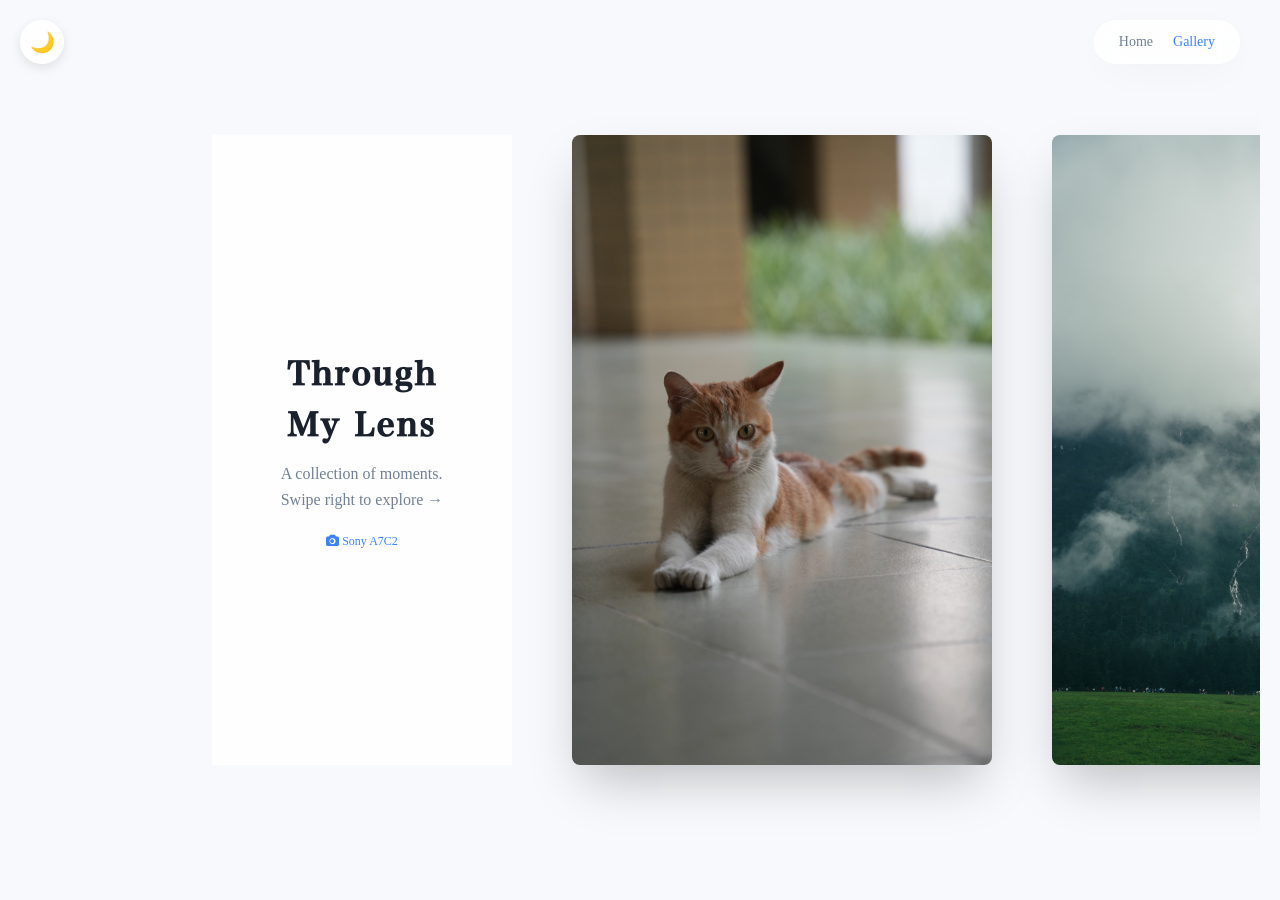
==== gallery.html @ 144f3014 "delete useless" ====
<!doctype html>
<html lang="zh-CN">
  <head>
    <meta charset="utf-8">
    <meta name="viewport" content="width=device-width, initial-scale=1.0">
    <title>Photography | Hu Jiahui</title>
    <link href="https://fonts.googleapis.com/css2?family=Inter:wght@400;500;600&display=swap" rel="stylesheet">
    <link rel="stylesheet" href="https://cdn.jsdelivr.net/npm/font-awesome@4.7.0/css/font-awesome.min.css">
    <link rel="stylesheet" href="/static/css/style.css">
  </head>
  
    <body class="gallery-page">
    <button id="theme-toggle" aria-label="切换主题">
      <span class="icon">🌙</span>
    </button>

    <header class="nav-header animate-in" style="--delay: 0.1s">
      <nav class="nav-links">
        <a href="/" class="nav-link">Home</a>
        <a href="/gallery.html" class="nav-link active">Gallery</a>
      </nav>
    </header>
    
    <div class="layout-wrapper">
      
      <main class="gallery-container animate-in" style="--delay: 0.2s">     
        <div class="photo-card" style="background: var(--card-bg); width: 300px; padding: 40px; display: flex; flex-direction: column; justify-content: center;">
          <h1 style="font-size: 32px; font-weight: 700; margin-bottom: 10px;">Through<br>My Lens</h1>
          <p style="color: var(--text-secondary); margin-bottom: 20px;">
            A collection of moments.<br>Swipe right to explore →
          </p>
          <div style="font-size: 12px; color: var(--accent);">
            <i class="fa fa-camera"></i> Sony A7C2
          </div>
        </div>
        
        <div class="photo-card">
          <img src="/static/images/gallery/DHcat.jpg" alt="Description" loading="lazy">
          <div class="photo-info">
            <h3>cat in DH</h3>
            <p style="font-size: 12px; opacity: 0.8;">April 2024 · 50mm</p>
          </div>
        </div>

        <div class="photo-card">
          <img src="/static/images/gallery/Mt.Yulong.jpg" alt="Description" loading="lazy">
          <div class="photo-info">
            <h3>Mt.Jade Dragon, Yunnan </h3>
            <p style="font-size: 12px; opacity: 0.8;">July 2024 · 35mm</p>
          </div>
        </div>

        <div class="photo-card">
          <img src="/static/images/gallery/MtYL2.jpg" alt="Description" loading="lazy">
          <div class="photo-info">
            <h3>Mt.Jade Dragon, Yunnan </h3>
            <p style="font-size: 12px; opacity: 0.8;">July 2024 · 35mm</p>
          </div>
        </div>

        <div class="photo-card">
          <img src="/static/images/gallery/Sunset.jpg" alt="Description" loading="lazy">
          <div class="photo-info">
            <h3>Sunset in Qingdao</h3>
            <p style="font-size: 12px; opacity: 0.8;">June 2024 · 35mm</p>
          </div>
        </div>

        <div class="photo-card">
          <img src="/static/images/gallery/sea2.JPG" alt="Description" loading="lazy">
          <div class="photo-info">
            <h3>Sea in Qingdao</h3>
            <p style="font-size: 12px; opacity: 0.8;">June 2024 · 35mm</p>
          </div>
        </div>

        <div class="photo-card">
          <img src="/static/images/gallery/sea.JPG" alt="Description" loading="lazy">
          <div class="photo-info">
            <h3>Huang Sea</h3>
            <p style="font-size: 12px; opacity: 0.8;">June 2024 · 35mm</p>
          </div>
        </div>

        <div class="photo-card">
          <img src="/static/images/gallery/RedMoon.JPG" alt="Description" loading="lazy">
          <div class="photo-info">
            <h3>海上明月共潮生</h3>
            <p style="font-size: 12px; opacity: 0.8;">June 2024 · 200mm</p>
          </div>
        </div>   
        
        <div class="photo-card">
          <img src="/static/images/gallery/zsl.JPG" alt="Description" loading="lazy">
          <div class="photo-info">
            <h3>Sun Yat-sen Mausoleum, Nanjing</h3>
            <p style="font-size: 12px; opacity: 0.8;">June 2024 · 35mm</p>
          </div>
        </div>

        <div class="photo-card">
          <img src="/static/images/gallery/Nanjing.jpg" alt="Description" loading="lazy">
          <div class="photo-info">
            <h3>Sun Yat-sen Mausoleum, Nanjing</h3>
            <p style="font-size: 12px; opacity: 0.8;">June 2024 · 35mm</p>
          </div>
        </div>

        <div class="photo-card">
          <img src="/static/images/gallery/jng.JPG" alt="Description" loading="lazy">
          <div class="photo-info">
            <h3>The Memorial Hall of the Victims in Nanjing Massacre by Japanese Invaders</h3>
            <p style="font-size: 12px; opacity: 0.8;">June 2024 · 35mm</p>
          </div>
        </div>

        <div class="photo-card">
          <img src="/static/images/gallery/scut_ws.JPG" alt="Description" loading="lazy">
          <div class="photo-info">
            <h3>SCUT Campus </h3>
            <p style="font-size: 12px; opacity: 0.8;">Nov 2024 · 130mm</p>
          </div>
        </div>

        <div class="photo-card">
          <img src="/static/images/gallery/scut_ws2.JPG" alt="Description" loading="lazy">
          <div class="photo-info">
            <h3>SCUT Campus </h3>
            <p style="font-size: 12px; opacity: 0.8;">Nov 2024 · 130mm</p>
          </div>
        </div>

        <div class="photo-card">
          <img src="/static/images/gallery/cat_scut.jpg" alt="Description" loading="lazy">
          <div class="photo-info">
            <h3>cat in SCUT</h3>
            <p style="font-size: 12px; opacity: 0.8;">Dec 2024 · 80mm</p>
          </div>
        </div>
        


      </main>

    </div>

    <script src="/static/js/dark-mode.js"></script>
    <script>
      const container = document.querySelector('.gallery-container');
      container.addEventListener('wheel', (evt) => {
        if (evt.deltaY !== 0) { 
          evt.preventDefault();
          container.scrollLeft += evt.deltaY;
        }
      });

    </script>
  </body>
</html>
---- static/css/style.css ----
/* =========================================
   1. Variables & Reset & Font (全局通用)
   ========================================= */
@import url('https://fonts.googleapis.com/css2?family=Inter:wght@400;500;600;700&display=swap');

/* 1. 定义康熙字典体 */
@font-face {
  font-family: 'KangXi';
  src: url('../fonts/KangXi.otf') format('truetype'); 
  font-display: swap; 
}

:root {
  /* 调色板 */
  --bg-color: #f7f9fc;
  --text-primary: #1a202c;
  --text-secondary: #718096;
  --accent: #3b82f6;
  --accent-hover: #2563eb;
  
  /* 卡片设计 */
  --card-bg: rgba(255, 255, 255, 0.85);
  --card-border: 1px solid rgba(255, 255, 255, 0.6);
  --card-radius: 24px;
  --card-shadow: 0 10px 40px -10px rgba(0, 0, 0, 0.05);
  --card-shadow-hover: 0 20px 40px -15px rgba(59, 130, 246, 0.15);

  /* 物理弹性动画曲线 */
  --spring-easing: cubic-bezier(0.34, 1.56, 0.64, 1);
  --spring-duration: 0.4s;
  
   --font-art: 'KangXi', "Songti SC", serif;  
}

/* 暗色模式适配 */
[data-theme="dark"] {
  --bg-color: #0f1115;
  --text-primary: #edf2f7;
  --text-secondary: #a0aec0;
  --accent: #60a5fa;
  --card-bg: rgba(23, 25, 35, 0.8);
  --card-border: 1px solid rgba(255, 255, 255, 0.08);
  --card-shadow: 0 10px 40px -10px rgba(0, 0, 0, 0.5);
}

* { box-sizing: border-box; margin: 0; padding: 0; }

body {
  font-family: var(--font-main);
  background-color: var(--bg-color);
  color: var(--text-primary);
  line-height: 1.6;
  overflow-x: hidden;
  transition: background-color 0.3s ease, color 0.3s ease;
}

a { text-decoration: none; color: inherit; transition: color 0.2s; }
ul { list-style: none; }

/* 背景光斑 */
.bg-gradient {
  position: fixed;
  top: -10%; right: -10%;
  width: 600px; height: 600px;
  background: radial-gradient(circle, rgba(59,130,246,0.15) 0%, rgba(0,0,0,0) 70%);
  z-index: -1;
  pointer-events: none;
}

/* =========================================
   2. Layout (布局核心)
   ========================================= */

/* [首页默认布局] Grid 布局，侧边栏+内容 */
.layout-wrapper {
  max-width: 1100px;
  margin: 0 auto;
  padding: 40px 20px;
  display: grid;
  grid-template-columns: 320px 1fr;
  gap: 40px;
  align-items: start;
}

/* [画廊页特殊布局] 只有当 body 有 gallery-page 类时生效 */
body.gallery-page .layout-wrapper {
  max-width: 100%;
  padding: 20px;
  display: flex; /* 改为 Flex */
  flex-direction: column;
  height: 100vh;
  overflow: hidden; /* 锁住滚动条 */
  grid-template-columns: none; /* 取消 Grid */
}

/* 移动端适配 */
@media (max-width: 850px) {
  .layout-wrapper {
    grid-template-columns: 1fr;
    gap: 24px;
    padding: 20px;
    margin-top: 60px;
  }
}

/* =========================================
   3. Navigation (导航栏)
   ========================================= */
.nav-header {
  display: flex;
  justify-content: flex-end;
  padding: 20px;
  margin-bottom: -40px;
  position: relative;
  z-index: 50;
}

/* [画廊页] 导航栏改为绝对定位，悬浮在右上角 */
body.gallery-page .nav-header {
  position: absolute;
  top: 20px; right: 40px;
  margin-bottom: 0;
  padding: 0;
}

.nav-links {
  display: flex;
  gap: 20px;
  background: var(--card-bg);
  padding: 10px 24px;
  border-radius: 99px;
  border: var(--card-border);
  backdrop-filter: blur(12px);
  box-shadow: var(--card-shadow);
}

.nav-link {
  font-weight: 500;
  font-size: 14px;
  color: var(--text-secondary);
}

.nav-link:hover, .nav-link.active {
  color: var(--accent);
}


/* 主题切换按钮 */
#theme-toggle {
  position: fixed;
  top: 20px; 
  left: 20px;
  z-index: 100;
  width: 44px; height: 44px;
  border-radius: 50%;
  background: var(--card-bg);
  border: var(--card-border);
  cursor: pointer;
  display: flex; align-items: center; justify-content: center;
  font-size: 20px;
  box-shadow: 0 4px 12px rgba(0,0,0,0.1);
}

/* [画廊页] 样式可以简化 */
body.gallery-page #theme-toggle {
  position: absolute;
  top: 20px; 
  left: 20px;
  right: auto;
}
/* =========================================
   4. Components (卡片与侧边栏)
   ========================================= */
.glass-card {
  background: var(--card-bg);
  backdrop-filter: blur(12px);
  -webkit-backdrop-filter: blur(12px);
  border: var(--card-border);
  border-radius: var(--card-radius);
  box-shadow: var(--card-shadow);
  padding: 32px;
  transition: transform var(--spring-duration) var(--spring-easing), 
              box-shadow var(--spring-duration) var(--spring-easing);
}

.content-card { margin-bottom: 24px; }

/* Sidebar Profile */
.sidebar { position: sticky; top: 40px; }
.profile-card { text-align: center; padding: 40px 24px; }
.avatar-container { position: relative; width: 120px; height: 120px; margin: 0 auto 20px; }
.avatar { width: 100%; height: 100%; border-radius: 50%; object-fit: cover; border: 4px solid var(--bg-color); box-shadow: 0 8px 20px rgba(0,0,0,0.1); }
.status-badge { position: absolute; bottom: 5px; right: 5px; background: #fff; width: 32px; height: 32px; border-radius: 50%; display: flex; align-items: center; justify-content: center; font-size: 18px; box-shadow: 0 4px 10px rgba(0,0,0,0.1); animation: wave 2s infinite; }
.name { font-size: 24px; font-weight: 700; margin-bottom: 8px; }
.bio { color: var(--text-secondary); font-size: 14px; margin-bottom: 24px; }
.social-links { display: flex; justify-content: center; gap: 12px; margin-bottom: 24px; }
.social-btn { width: 44px; height: 44px; border-radius: 50%; background: rgba(0,0,0,0.03); display: flex; align-items: center; justify-content: center; color: var(--text-secondary); font-size: 18px; }
[data-theme="dark"] .social-btn { background: rgba(255,255,255,0.05); }
.contact-mini { font-size: 12px; color: var(--text-secondary); margin-bottom: 24px; }
.download-btn { display: inline-flex; align-items: center; gap: 8px; background: var(--text-primary); color: var(--bg-color); padding: 12px 24px; border-radius: 99px; font-weight: 600; font-size: 14px; }

/* =========================================
   5. Home Content (首页内容样式)
   ========================================= */
.section-title { font-size: 20px; font-weight: 700; margin-bottom: 20px; display: flex; align-items: center; gap: 8px; }
.section-title::before { content: ''; display: block; width: 6px; height: 24px; background: var(--accent); border-radius: 4px; }
.highlight { color: var(--accent); }
.text-content p { margin-bottom: 16px; color: var(--text-secondary); }
.news-box { background: rgba(59, 130, 246, 0.05); border-radius: 16px; padding: 20px; margin-top: 24px; }
.news-header { font-size: 12px; font-weight: 700; text-transform: uppercase; color: var(--accent); margin-bottom: 12px; letter-spacing: 1px;}
.news-list li { display: flex; gap: 12px; font-size: 14px; margin-bottom: 8px; }
.news-list .date { font-family: monospace; color: var(--text-secondary); min-width: 80px; }
.section-header { display: flex; justify-content: space-between; align-items: center; margin-bottom: 20px; }
.view-all { font-size: 14px; color: var(--accent); font-weight: 600; }

/* Projects Grid */
.project-grid { display: grid; grid-template-columns: repeat(auto-fit, minmax(240px, 1fr)); gap: 16px; }
.project-item { background: var(--bg-color); padding: 20px; border-radius: 16px; border: 1px solid transparent; transition: all var(--spring-duration) var(--spring-easing); }
.project-item:hover { transform: translateY(-5px) scale(1.02); border-color: var(--accent); box-shadow: 0 10px 20px rgba(0,0,0,0.05); }
.project-icon { font-size: 24px; margin-bottom: 12px; }
.project-item h3 { font-size: 16px; font-weight: 600; margin-bottom: 6px; }
.project-item p { font-size: 13px; color: var(--text-secondary); margin-bottom: 12px; line-height: 1.5; }
.tags span { display: inline-block; font-size: 11px; background: rgba(0,0,0,0.05); padding: 4px 8px; border-radius: 6px; margin-right: 4px; color: var(--text-secondary); }
[data-theme="dark"] .tags span { background: rgba(255,255,255,0.1); }

/* Awards */
.awards-list li { display: flex; gap: 16px; align-items: center; padding: 16px; border-radius: 16px; background: var(--bg-color); margin-bottom: 12px; transition: transform 0.2s var(--spring-easing); }
.awards-list li:hover { transform: scale(1.02); }
.award-icon { font-size: 24px; }
.award-details { display: flex; flex-direction: column; }
.award-details .sub { font-size: 12px; color: var(--text-secondary); }

/* Hobbies */
.hobbies-grid { display: flex; flex-wrap: wrap; gap: 10px; }
.hobby-tag { background: var(--bg-color); padding: 8px 16px; border-radius: 99px; font-size: 13px; font-weight: 500; transition: all 0.3s var(--spring-easing); cursor: default; }
.hobby-tag:hover { transform: translateY(-3px) rotate(-2deg); background: var(--accent); color: #fff; }
.hobby-link { cursor: pointer; }

/* =========================================
   6. Gallery Styles (画廊页专属样式 - 电脑端优化版)
   ========================================= */
.gallery-container {
  height: 100%;
  width: 100%;
  display: flex;
  align-items: center; /* 垂直居中 */
  
  /* 横向滚动核心 */
  overflow-x: auto;
  overflow-y: hidden;
  scroll-snap-type: x mandatory;
  
  gap: 60px; /* 电脑端卡片间距大一点，更透气 */
  padding: 0 15vw; /* 左右留白，让第一张图居中 */
  
  /* 隐藏滚动条 */
  scrollbar-width: none;
  -ms-overflow-style: none;
}

.gallery-container::-webkit-scrollbar {
  display: none;
}

/* 卡片容器：透明、无框、负责定位 */
.photo-card {
  flex: 0 0 auto;
  
  /* 电脑端高度设定：不要太满，留出呼吸感 */
  height: 70vh; 
  /* 宽度自适应，但限制最大宽度防止太宽 */
  width: auto;
  max-width: 80vw;
  
  scroll-snap-align: center;
  position: relative;
  
  /* 🔥 核心修改：去黑边 */
  background: transparent; 
  border: none;
  box-shadow: none; /* 阴影移给图片 */
  border-radius: 0;
  
  /* Flex 布局确保图片在卡片区域内完美居中 */
  display: flex;
  flex-direction: column;
  justify-content: center;
  align-items: center;
  
  transition: transform 0.4s var(--spring-easing);
}

.photo-card:hover {
  transform: scale(1.02); /* 悬停整体轻微放大 */
}

/* 图片本体：负责阴影和圆角 */
.photo-card img {
  display: block;
  
  /* 限制图片尺寸，保持比例 */
  height: auto;
  width: auto;
  max-height: 100%; 
  max-width: 100%;
  
  object-fit: contain;
  border-radius: 8px; /* 图片圆角 */
  
  /* 🔥 核心修改：给图片加悬浮阴影，而不是给卡片加 */
  box-shadow: 0 25px 50px -12px rgba(0,0,0,0.25);
  transition: box-shadow 0.3s ease;
}

/* 悬停时阴影加深 */
.photo-card:hover img {
  box-shadow: 0 30px 60px -12px rgba(0,0,0,0.35);
}

/* 信息文字：悬停显示，样式优化 */
.photo-info {
  position: absolute;
  bottom: 0; 
  left: 50%;
  transform: translate(-50%, 20px); /* 默认向下偏移隐藏 */
  
  /* 改为胶囊样式，适应透明背景 */
  width: max-content;
  max-width: 90%;
  padding: 12px 24px;
  border-radius: 50px;
  
  /* 深色玻璃拟态背景，确保在任何图/背景上都清晰 */
  background: rgba(0, 0, 0, 0.75);
  backdrop-filter: blur(10px);
  color: #fff;
  
  opacity: 0;
  transition: all 0.3s var(--spring-easing);
  text-align: center;
  pointer-events: none; /* 防止鼠标挡住 */
}

/* 悬停显示文字 */
.photo-card:hover .photo-info {
  opacity: 1;
  transform: translate(-50%, -20px); /* 向上浮出 */
}

.photo-info h3 {
  font-size: 16px;
  margin-bottom: 2px;
  font-weight: 600;
}

.photo-info p {
  font-size: 12px;
  color: rgba(255, 255, 255, 0.8);
  font-family: monospace; /* 参数用等宽字体 */
}


/* =========================================
   Mobile Optimization 
   ========================================= */
@media (max-width: 768px) {
  
  /* 1. 布局容器：保持全屏高度 */
  .layout-wrapper {
    padding: 0;
    height: 100vh;
    height: 100dvh;
 
  }

  /* 2. 画廊容器 */
  .gallery-container {
    gap: 20px;
    padding: 0 30px; /* 增加左右留白，聚焦感更强 */
    scroll-padding: 0 30px;
  }

  /* 3. 照片卡片：去掉了黑色背景，改为透明 */
  .photo-card {
    width: 85vw;  
    height: 75vh; /* 稍微减小高度，留出空间给底部文字 */
    margin-top: 60px; /* 顶部留白，避开导航和刘海屏 */
    
    background: transparent; /* 🔥 关键：去掉了 #000 背景 */
    box-shadow: none;        /* 去掉卡片外框阴影 */
    border: none;            /* 去掉边框 */
    border-radius: 0;
    
    /* 使用 Flex 布局让图片垂直居中 */
    display: flex;
    flex-direction: column;
    justify-content: center; 
    align-items: center;
    position: relative;
  }

  /* 4. 图片：增加投影，制造悬浮感 */
  .photo-card img {
    width: 100%;
    height: auto;        /* 🔥 关键：高度自动，不再强制拉伸 */
    max-height: 60vh;    /* 限制最大高度，防止盖住文字 */
    object-fit: contain; 
    background: transparent; /* 去掉图片背景 */
    border-radius: 4px;      /* 图片本身稍微圆角 */
    
    /* 添加高级投影，让图片立体起来 */
    box-shadow: 0 20px 40px -10px rgba(0,0,0,0.2); 
    transition: transform 0.3s ease;
  }
  
  /* 暗色模式下投影稍微亮一点 */
  [data-theme="dark"] .photo-card img {
    box-shadow: 0 20px 40px -10px rgba(0,0,0,0.5);
  }

  /* 5. 信息文字：移到底部，极简排版 */
  .photo-info {
    position: absolute;
    bottom: -40px; /* 放在图片下方，或者卡片的最底部 */
    left: 0;
    right: 0;
    
    padding: 0;
    background: transparent; /* 去掉渐变遮罩 */
    opacity: 1;
    transform: none;
    text-align: left; /* 或者 center，看你喜好 */
  }
  
  /* 标题样式 */
  .photo-info h3 {
    font-size: 18px;
    font-weight: 600;
    color: var(--text-primary); /* 跟随主题色（亮色模式黑字，暗色模式白字） */
    margin-bottom: 4px;
    text-shadow: none; /* 去掉文字阴影 */
  }
  
  /* 描述样式 */
  .photo-info p {
    font-size: 13px;
    color: var(--text-secondary); /* 灰色辅助文字 */
    font-family: monospace; /* 用等宽字体显示参数，很有格调 */
  }

  /* 6. 导航栏优化：固定顶部 */
  body.gallery-page .nav-header {
    position: fixed;
    top: 20px;
    right: 20px;
    left: auto;
    bottom: auto;
    width: auto;
    z-index: 1000;
  }
  
  .nav-links {
    padding: 8px 16px;
    background: var(--card-bg); /* 跟随主题毛玻璃 */
    border: var(--card-border);
    backdrop-filter: blur(10px);
  }
  
  /* 7. 主题按钮 */
  body.gallery-page #theme-toggle {
    position: fixed;
    top: 20px;
    left: 20px;
    background: var(--card-bg);
    border: var(--card-border);
  }
}

/* 专门的康熙字体类 */
.font-kangxi {
  font-family: var(--font-art);
  font-weight: normal; /* 康熙字体自带粗细，通常不需要加粗 */
}

/* 针对画廊页面的特定优化 */
body.gallery-page h1,
body.gallery-page h3,
body.gallery-page .photo-info h3 {
  font-family: 'KangXi', serif;
  letter-spacing: 2px; /* 古风字体字间距大一点更好看 */
}

.progress-bar {
  position: fixed;
  bottom: 0; left: 0;
  height: 4px;
  background: var(--accent);
  width: 0%; /* 初始宽度 */
  z-index: 1000;
  transition: width 0.1s linear;
}
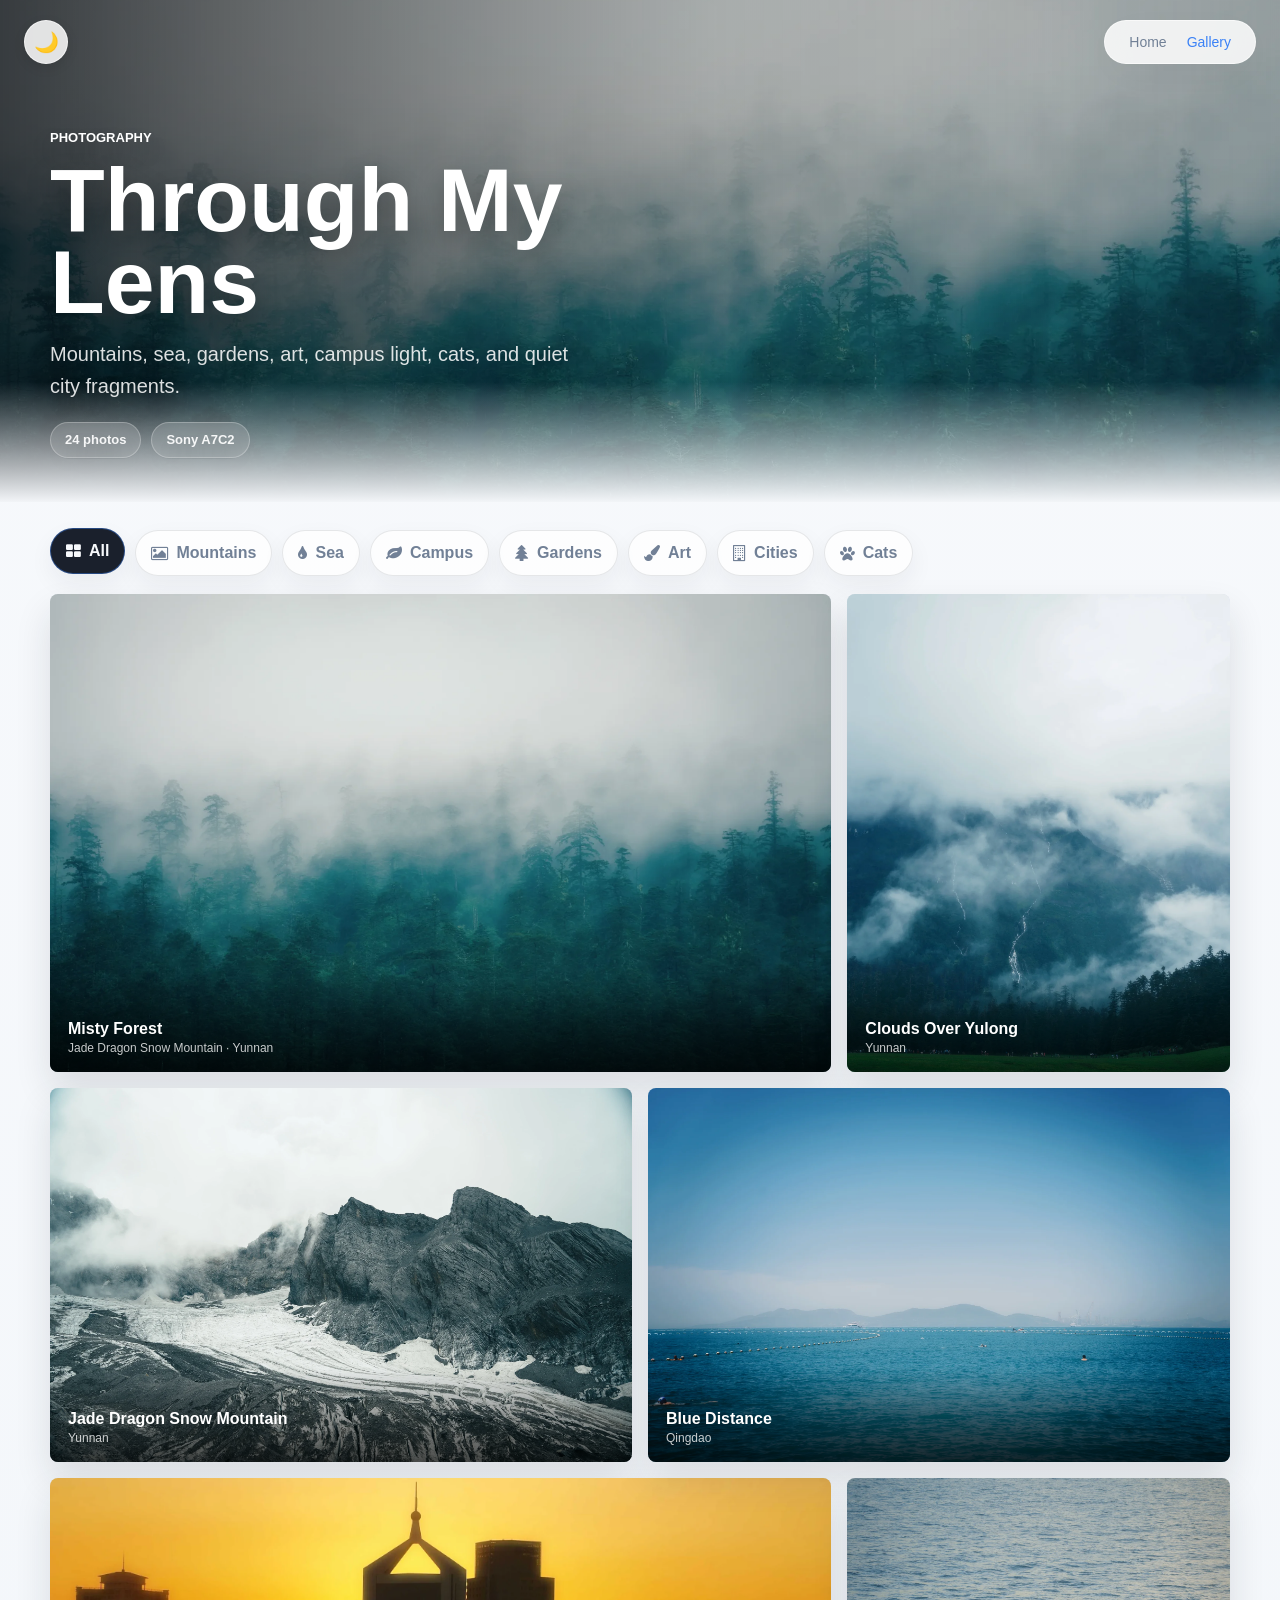
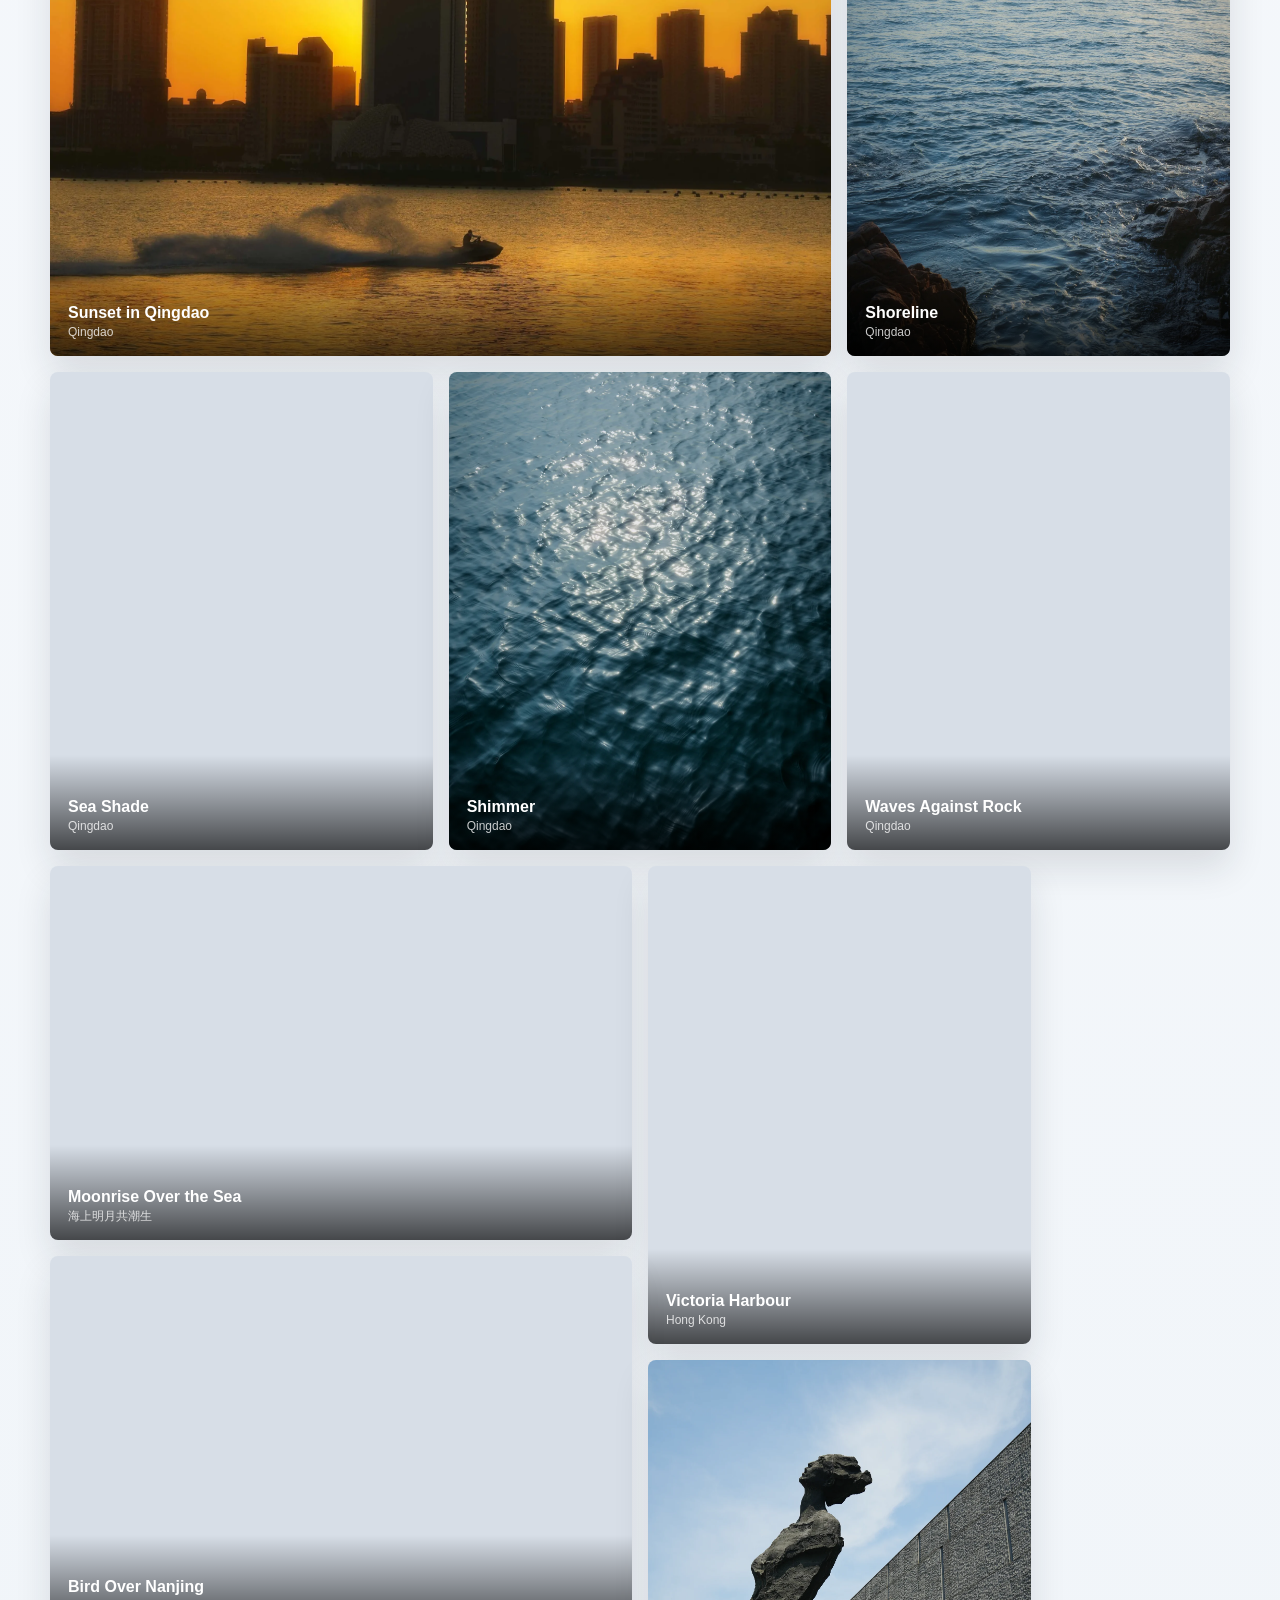
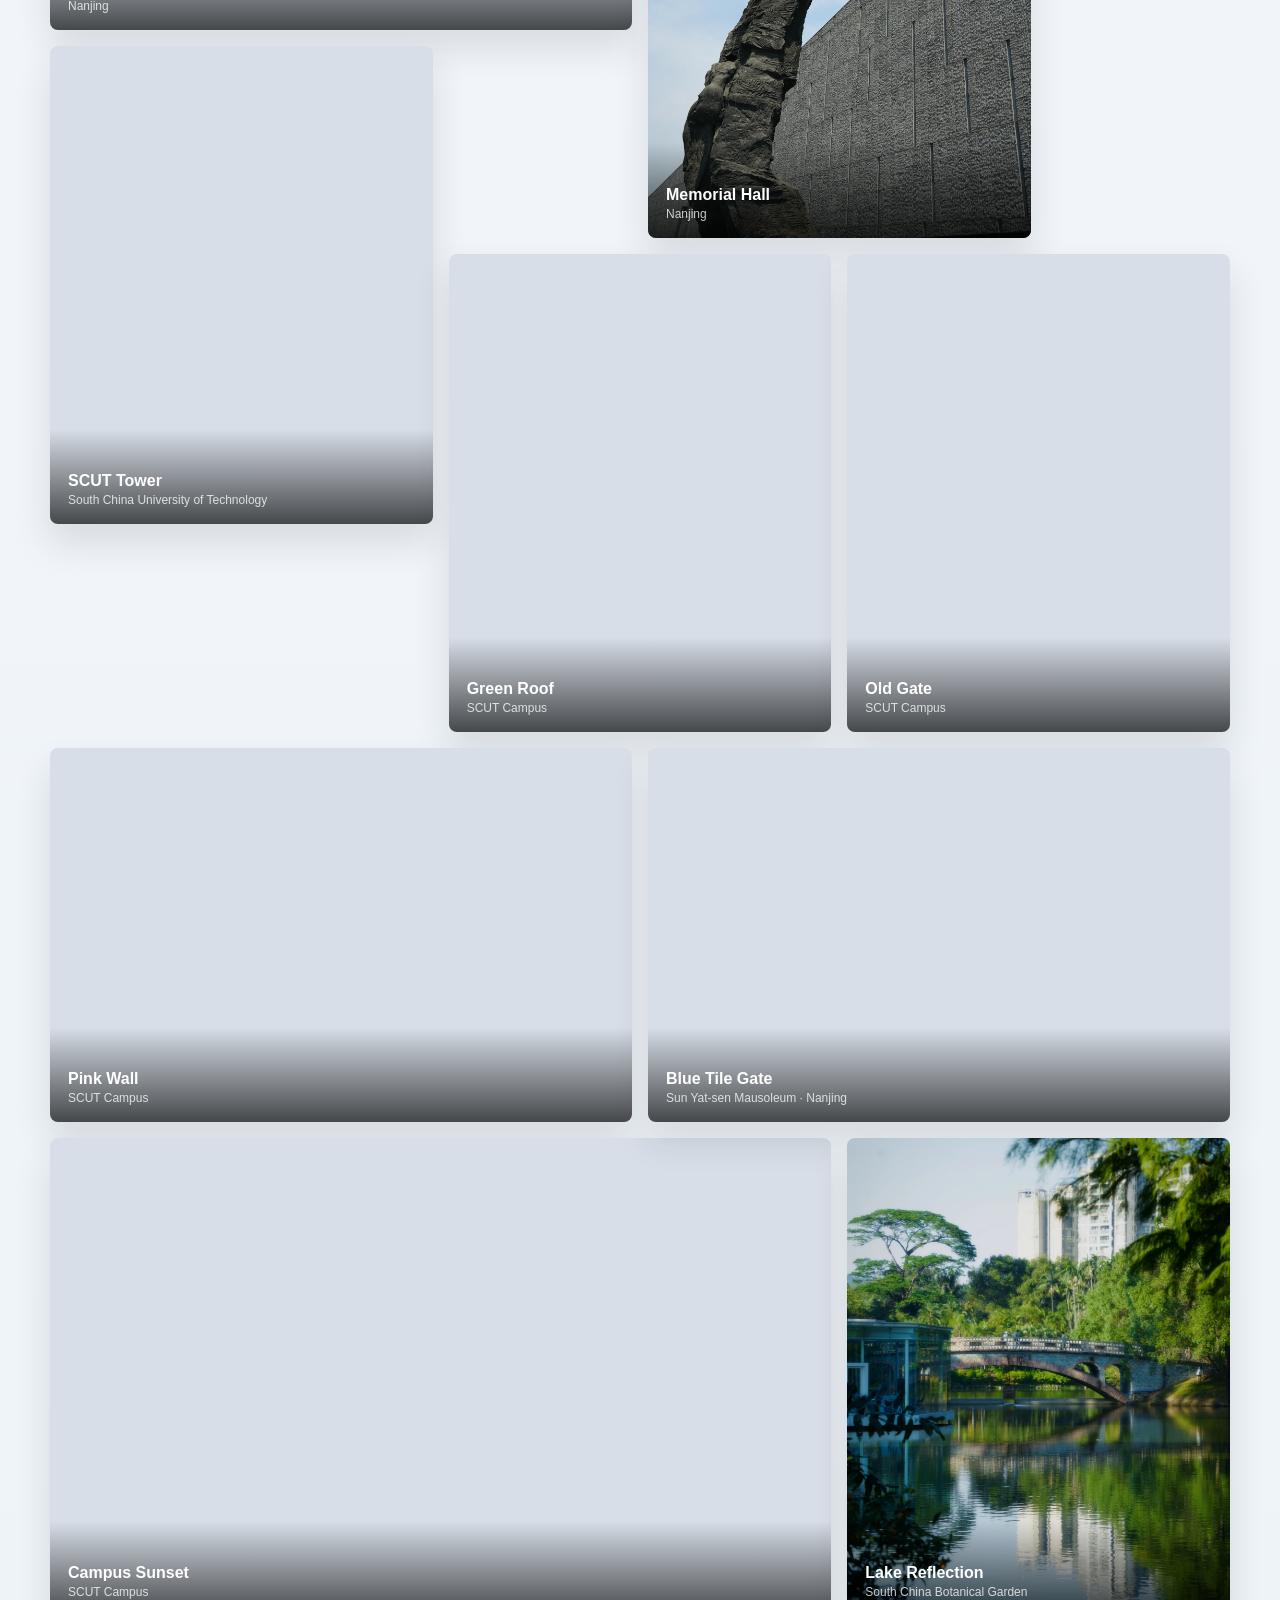
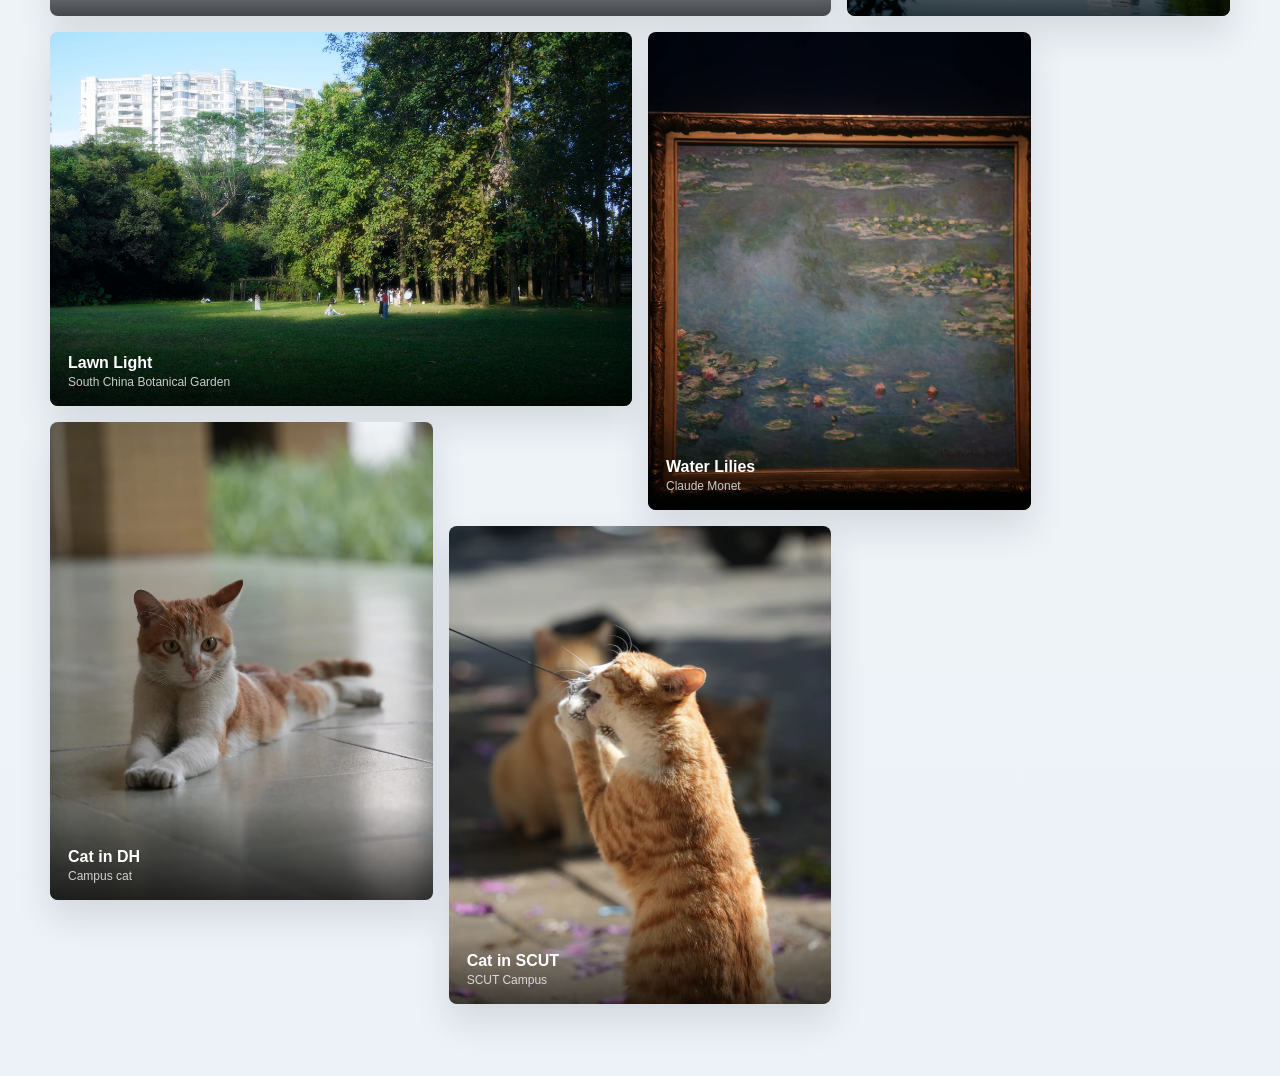
==== commit e4ff767c: "update gallery" ====
--- a/gallery.html
+++ b/gallery.html
@@ -4,156 +4,99 @@
     <meta charset="utf-8">
     <meta name="viewport" content="width=device-width, initial-scale=1.0">
     <title>Photography | Hu Jiahui</title>
-    <link href="https://fonts.googleapis.com/css2?family=Inter:wght@400;500;600&display=swap" rel="stylesheet">
+    <meta name="description" content="Photography gallery by Hu Jiahui">
+
+    <link rel="preconnect" href="https://fonts.googleapis.com">
+    <link rel="preconnect" href="https://fonts.gstatic.com" crossorigin>
+    <link href="https://fonts.googleapis.com/css2?family=Inter:wght@400;500;600;700&display=swap" rel="stylesheet">
     <link rel="stylesheet" href="https://cdn.jsdelivr.net/npm/font-awesome@4.7.0/css/font-awesome.min.css">
+    <link rel="icon" href="/static/images/favicon.svg" type="image/svg+xml">
     <link rel="stylesheet" href="/static/css/style.css">
   </head>
-  
-    <body class="gallery-page">
-    <button id="theme-toggle" aria-label="切换主题">
+
+  <body class="gallery-page">
+    <button id="theme-toggle" class="spring-btn" aria-label="切换主题">
       <span class="icon">🌙</span>
     </button>
 
     <header class="nav-header animate-in" style="--delay: 0.1s">
-      <nav class="nav-links">
+      <nav class="nav-links" aria-label="Main navigation">
         <a href="/" class="nav-link">Home</a>
         <a href="/gallery.html" class="nav-link active">Gallery</a>
       </nav>
     </header>
-    
-    <div class="layout-wrapper">
-      
-      <main class="gallery-container animate-in" style="--delay: 0.2s">     
-        <div class="photo-card" style="background: var(--card-bg); width: 300px; padding: 40px; display: flex; flex-direction: column; justify-content: center;">
-          <h1 style="font-size: 32px; font-weight: 700; margin-bottom: 10px;">Through<br>My Lens</h1>
-          <p style="color: var(--text-secondary); margin-bottom: 20px;">
-            A collection of moments.<br>Swipe right to explore →
-          </p>
-          <div style="font-size: 12px; color: var(--accent);">
-            <i class="fa fa-camera"></i> Sony A7C2
+
+    <main class="gallery-shell animate-in" style="--delay: 0.2s">
+      <section class="gallery-hero" aria-labelledby="gallery-title">
+        <div class="gallery-hero-content">
+          <p class="gallery-kicker">Photography</p>
+          <h1 id="gallery-title">Through My Lens</h1>
+          <p class="gallery-lede">Mountains, sea, gardens, art, campus light, cats, and quiet city fragments.</p>
+          <div class="gallery-meta">
+            <span id="gallery-count">24 photos</span>
+            <span>Sony A7C2</span>
           </div>
         </div>
-        
-        <div class="photo-card">
-          <img src="/static/images/gallery/DHcat.jpg" alt="Description" loading="lazy">
-          <div class="photo-info">
-            <h3>cat in DH</h3>
-            <p style="font-size: 12px; opacity: 0.8;">April 2024 · 50mm</p>
-          </div>
-        </div>
+      </section>
 
-        <div class="photo-card">
-          <img src="/static/images/gallery/Mt.Yulong.jpg" alt="Description" loading="lazy">
-          <div class="photo-info">
-            <h3>Mt.Jade Dragon, Yunnan </h3>
-            <p style="font-size: 12px; opacity: 0.8;">July 2024 · 35mm</p>
-          </div>
-        </div>
+      <section class="gallery-toolbar" aria-label="Gallery filters">
+        <button class="filter-chip active" type="button" data-filter="all">
+          <i class="fa fa-th-large" aria-hidden="true"></i>
+          <span>All</span>
+        </button>
+        <button class="filter-chip" type="button" data-filter="mountains">
+          <i class="fa fa-picture-o" aria-hidden="true"></i>
+          <span>Mountains</span>
+        </button>
+        <button class="filter-chip" type="button" data-filter="sea">
+          <i class="fa fa-tint" aria-hidden="true"></i>
+          <span>Sea</span>
+        </button>
+        <button class="filter-chip" type="button" data-filter="campus">
+          <i class="fa fa-leaf" aria-hidden="true"></i>
+          <span>Campus</span>
+        </button>
+        <button class="filter-chip" type="button" data-filter="gardens">
+          <i class="fa fa-tree" aria-hidden="true"></i>
+          <span>Gardens</span>
+        </button>
+        <button class="filter-chip" type="button" data-filter="art">
+          <i class="fa fa-paint-brush" aria-hidden="true"></i>
+          <span>Art</span>
+        </button>
+        <button class="filter-chip" type="button" data-filter="cities">
+          <i class="fa fa-building-o" aria-hidden="true"></i>
+          <span>Cities</span>
+        </button>
+        <button class="filter-chip" type="button" data-filter="cats">
+          <i class="fa fa-paw" aria-hidden="true"></i>
+          <span>Cats</span>
+        </button>
+      </section>
 
-        <div class="photo-card">
-          <img src="/static/images/gallery/MtYL2.jpg" alt="Description" loading="lazy">
-          <div class="photo-info">
-            <h3>Mt.Jade Dragon, Yunnan </h3>
-            <p style="font-size: 12px; opacity: 0.8;">July 2024 · 35mm</p>
-          </div>
-        </div>
+      <section id="gallery-grid" class="gallery-grid" aria-live="polite"></section>
+    </main>
 
-        <div class="photo-card">
-          <img src="/static/images/gallery/Sunset.jpg" alt="Description" loading="lazy">
-          <div class="photo-info">
-            <h3>Sunset in Qingdao</h3>
-            <p style="font-size: 12px; opacity: 0.8;">June 2024 · 35mm</p>
-          </div>
-        </div>
-
-        <div class="photo-card">
-          <img src="/static/images/gallery/sea2.JPG" alt="Description" loading="lazy">
-          <div class="photo-info">
-            <h3>Sea in Qingdao</h3>
-            <p style="font-size: 12px; opacity: 0.8;">June 2024 · 35mm</p>
-          </div>
-        </div>
-
-        <div class="photo-card">
-          <img src="/static/images/gallery/sea.JPG" alt="Description" loading="lazy">
-          <div class="photo-info">
-            <h3>Huang Sea</h3>
-            <p style="font-size: 12px; opacity: 0.8;">June 2024 · 35mm</p>
-          </div>
-        </div>
-
-        <div class="photo-card">
-          <img src="/static/images/gallery/RedMoon.JPG" alt="Description" loading="lazy">
-          <div class="photo-info">
-            <h3>海上明月共潮生</h3>
-            <p style="font-size: 12px; opacity: 0.8;">June 2024 · 200mm</p>
-          </div>
-        </div>   
-        
-        <div class="photo-card">
-          <img src="/static/images/gallery/zsl.JPG" alt="Description" loading="lazy">
-          <div class="photo-info">
-            <h3>Sun Yat-sen Mausoleum, Nanjing</h3>
-            <p style="font-size: 12px; opacity: 0.8;">June 2024 · 35mm</p>
-          </div>
-        </div>
-
-        <div class="photo-card">
-          <img src="/static/images/gallery/Nanjing.jpg" alt="Description" loading="lazy">
-          <div class="photo-info">
-            <h3>Sun Yat-sen Mausoleum, Nanjing</h3>
-            <p style="font-size: 12px; opacity: 0.8;">June 2024 · 35mm</p>
-          </div>
-        </div>
-
-        <div class="photo-card">
-          <img src="/static/images/gallery/jng.JPG" alt="Description" loading="lazy">
-          <div class="photo-info">
-            <h3>The Memorial Hall of the Victims in Nanjing Massacre by Japanese Invaders</h3>
-            <p style="font-size: 12px; opacity: 0.8;">June 2024 · 35mm</p>
-          </div>
-        </div>
-
-        <div class="photo-card">
-          <img src="/static/images/gallery/scut_ws.JPG" alt="Description" loading="lazy">
-          <div class="photo-info">
-            <h3>SCUT Campus </h3>
-            <p style="font-size: 12px; opacity: 0.8;">Nov 2024 · 130mm</p>
-          </div>
-        </div>
-
-        <div class="photo-card">
-          <img src="/static/images/gallery/scut_ws2.JPG" alt="Description" loading="lazy">
-          <div class="photo-info">
-            <h3>SCUT Campus </h3>
-            <p style="font-size: 12px; opacity: 0.8;">Nov 2024 · 130mm</p>
-          </div>
-        </div>
-
-        <div class="photo-card">
-          <img src="/static/images/gallery/cat_scut.jpg" alt="Description" loading="lazy">
-          <div class="photo-info">
-            <h3>cat in SCUT</h3>
-            <p style="font-size: 12px; opacity: 0.8;">Dec 2024 · 80mm</p>
-          </div>
-        </div>
-        
-
-
-      </main>
-
+    <div id="gallery-lightbox" class="gallery-lightbox" role="dialog" aria-modal="true" aria-label="Photo viewer" hidden>
+      <button class="lightbox-action lightbox-close" type="button" aria-label="Close photo">
+        <i class="fa fa-times" aria-hidden="true"></i>
+      </button>
+      <button class="lightbox-action lightbox-prev" type="button" aria-label="Previous photo">
+        <i class="fa fa-angle-left" aria-hidden="true"></i>
+      </button>
+      <figure class="lightbox-frame">
+        <img id="lightbox-img" alt="">
+        <figcaption>
+          <strong id="lightbox-title"></strong>
+          <span id="lightbox-caption"></span>
+        </figcaption>
+      </figure>
+      <button class="lightbox-action lightbox-next" type="button" aria-label="Next photo">
+        <i class="fa fa-angle-right" aria-hidden="true"></i>
+      </button>
     </div>
 
     <script src="/static/js/dark-mode.js"></script>
-    <script>
-      const container = document.querySelector('.gallery-container');
-      container.addEventListener('wheel', (evt) => {
-        if (evt.deltaY !== 0) { 
-          evt.preventDefault();
-          container.scrollLeft += evt.deltaY;
-        }
-      });
-
-    </script>
+    <script src="/static/js/gallery.js"></script>
   </body>
-</html>+</html>
--- a/static/css/style.css
+++ b/static/css/style.css
@@ -11,6 +11,8 @@
 }
 
 :root {
+  --font-main: 'Inter', "Helvetica Neue", Arial, sans-serif;
+
   /* 调色板 */
   --bg-color: #f7f9fc;
   --text-primary: #1a202c;
@@ -237,265 +239,451 @@
 .hobby-link { cursor: pointer; }
 
 /* =========================================
-   6. Gallery Styles (画廊页专属样式 - 电脑端优化版)
+   6. Gallery Styles
    ========================================= */
-.gallery-container {
+body.gallery-page {
+  min-height: 100vh;
+  background:
+    linear-gradient(180deg, rgba(247, 249, 252, 0.94), rgba(236, 242, 247, 0.98)),
+    var(--bg-color);
+}
+
+[data-theme="dark"] body.gallery-page {
+  background:
+    linear-gradient(180deg, rgba(15, 17, 21, 0.96), rgba(21, 27, 32, 0.98)),
+    var(--bg-color);
+}
+
+body.gallery-page.lightbox-open {
+  overflow: hidden;
+}
+
+body.gallery-page .nav-header {
+  position: absolute;
+  top: 20px;
+  right: 24px;
+  margin-bottom: 0;
+  padding: 0;
+  z-index: 80;
+}
+
+body.gallery-page #theme-toggle {
+  position: absolute;
+  top: 20px;
+  left: 24px;
+  z-index: 90;
+}
+
+.gallery-shell {
+  width: 100%;
+  padding-bottom: 72px;
+}
+
+.gallery-hero {
+  min-height: 52vh;
+  display: flex;
+  align-items: flex-end;
+  position: relative;
+  isolation: isolate;
+  padding: 128px max(24px, calc((100vw - 1180px) / 2)) 44px;
+  margin-bottom: 28px;
+  overflow: hidden;
+}
+
+.gallery-hero::before {
+  content: "";
+  position: absolute;
+  inset: 0;
+  z-index: -2;
+  background-image:
+    linear-gradient(90deg, rgba(7, 10, 14, 0.72), rgba(7, 10, 14, 0.24) 56%, rgba(7, 10, 14, 0.12)),
+    url('/static/images/gallery/optimized/MtYL3.webp');
+  background-size: cover;
+  background-position: center;
+}
+
+.gallery-hero::after {
+  content: "";
+  position: absolute;
+  inset: auto 0 0;
+  height: 120px;
+  z-index: -1;
+  background: linear-gradient(180deg, rgba(247, 249, 252, 0), rgba(247, 249, 252, 0.98));
+}
+
+[data-theme="dark"] .gallery-hero::after {
+  background: linear-gradient(180deg, rgba(15, 17, 21, 0), rgba(15, 17, 21, 0.98));
+}
+
+.gallery-hero-content {
+  width: min(620px, 100%);
+  color: #fff;
+  text-shadow: 0 12px 28px rgba(0, 0, 0, 0.32);
+}
+
+.gallery-kicker {
+  margin-bottom: 10px;
+  font-size: 13px;
+  font-weight: 700;
+  text-transform: uppercase;
+}
+
+.gallery-hero h1 {
+  margin-bottom: 14px;
+  font-size: clamp(42px, 7vw, 92px);
+  line-height: 0.92;
+  color: #fff;
+}
+
+.gallery-lede {
+  max-width: 520px;
+  margin-bottom: 20px;
+  font-size: clamp(16px, 2vw, 20px);
+  color: rgba(255, 255, 255, 0.86);
+}
+
+.gallery-meta {
+  display: flex;
+  flex-wrap: wrap;
+  gap: 10px;
+}
+
+.gallery-meta span {
+  display: inline-flex;
+  align-items: center;
+  min-height: 34px;
+  padding: 7px 14px;
+  border: 1px solid rgba(255, 255, 255, 0.26);
+  border-radius: 999px;
+  background: rgba(255, 255, 255, 0.14);
+  color: rgba(255, 255, 255, 0.92);
+  backdrop-filter: blur(12px);
+  -webkit-backdrop-filter: blur(12px);
+  font-size: 13px;
+  font-weight: 600;
+}
+
+.gallery-toolbar,
+.gallery-grid {
+  width: min(1180px, calc(100% - 40px));
+  margin-inline: auto;
+}
+
+.gallery-toolbar {
+  display: flex;
+  flex-wrap: wrap;
+  gap: 10px;
+  margin-bottom: 18px;
+}
+
+.filter-chip {
+  display: inline-flex;
+  align-items: center;
+  justify-content: center;
+  gap: 8px;
+  min-height: 40px;
+  padding: 9px 15px;
+  border: 1px solid rgba(26, 32, 44, 0.1);
+  border-radius: 999px;
+  background: rgba(255, 255, 255, 0.72);
+  color: var(--text-secondary);
+  box-shadow: 0 10px 24px rgba(26, 32, 44, 0.06);
+  cursor: pointer;
+  font: inherit;
+  font-weight: 700;
+  transition: transform 0.2s ease, color 0.2s ease, background-color 0.2s ease, border-color 0.2s ease;
+}
+
+.filter-chip:hover,
+.filter-chip.active {
+  transform: translateY(-2px);
+  border-color: rgba(59, 130, 246, 0.42);
+  background: var(--text-primary);
+  color: var(--bg-color);
+}
+
+[data-theme="dark"] .filter-chip {
+  border-color: rgba(255, 255, 255, 0.1);
+  background: rgba(255, 255, 255, 0.06);
+  box-shadow: 0 12px 26px rgba(0, 0, 0, 0.24);
+}
+
+[data-theme="dark"] .filter-chip:hover,
+[data-theme="dark"] .filter-chip.active {
+  background: #edf2f7;
+  color: #0f1115;
+}
+
+.gallery-grid {
+  display: grid;
+  grid-auto-flow: dense;
+  grid-auto-rows: 10px;
+  grid-template-columns: repeat(12, minmax(0, 1fr));
+  gap: 16px;
+}
+
+.gallery-item {
+  grid-column: span 4;
+  position: relative;
+  display: block;
+  width: 100%;
+  min-height: 220px;
+  padding: 0;
+  border: 0;
+  border-radius: 8px;
+  overflow: hidden;
+  background: #d7dee7;
+  color: #fff;
+  cursor: zoom-in;
+  box-shadow: 0 18px 36px rgba(26, 32, 44, 0.12);
+  grid-row: span 19;
+  transform: translateZ(0);
+  transition: transform 0.25s ease, box-shadow 0.25s ease;
+}
+
+.gallery-item.is-landscape {
+  grid-column: span 6;
+  grid-row: span 15;
+}
+
+.gallery-item.is-featured {
+  grid-column: span 8;
+  grid-row: span 19;
+}
+
+.gallery-item:hover,
+.gallery-item:focus-visible {
+  transform: translateY(-4px);
+  box-shadow: 0 24px 46px rgba(26, 32, 44, 0.18);
+  outline: none;
+}
+
+.gallery-item img {
+  width: 100%;
   height: 100%;
-  width: 100%;
-  display: flex;
-  align-items: center; /* 垂直居中 */
-  
-  /* 横向滚动核心 */
-  overflow-x: auto;
-  overflow-y: hidden;
-  scroll-snap-type: x mandatory;
-  
-  gap: 60px; /* 电脑端卡片间距大一点，更透气 */
-  padding: 0 15vw; /* 左右留白，让第一张图居中 */
-  
-  /* 隐藏滚动条 */
-  scrollbar-width: none;
-  -ms-overflow-style: none;
-}
-
-.gallery-container::-webkit-scrollbar {
-  display: none;
-}
-
-/* 卡片容器：透明、无框、负责定位 */
-.photo-card {
-  flex: 0 0 auto;
-  
-  /* 电脑端高度设定：不要太满，留出呼吸感 */
-  height: 70vh; 
-  /* 宽度自适应，但限制最大宽度防止太宽 */
-  width: auto;
-  max-width: 80vw;
-  
-  scroll-snap-align: center;
-  position: relative;
-  
-  /* 🔥 核心修改：去黑边 */
-  background: transparent; 
-  border: none;
-  box-shadow: none; /* 阴影移给图片 */
-  border-radius: 0;
-  
-  /* Flex 布局确保图片在卡片区域内完美居中 */
+  display: block;
+  object-fit: cover;
+  transition: transform 0.5s ease, filter 0.25s ease;
+}
+
+.gallery-item:hover img,
+.gallery-item:focus-visible img {
+  transform: scale(1.045);
+  filter: saturate(1.06);
+}
+
+.gallery-item-info {
+  position: absolute;
+  inset: auto 0 0;
   display: flex;
   flex-direction: column;
-  justify-content: center;
+  gap: 2px;
+  padding: 42px 18px 16px;
+  background: linear-gradient(180deg, rgba(0, 0, 0, 0), rgba(0, 0, 0, 0.68));
+  text-align: left;
+}
+
+.gallery-item-info strong {
+  color: #fff;
+  font-size: 16px;
+  line-height: 1.2;
+}
+
+.gallery-item-info span {
+  color: rgba(255, 255, 255, 0.78);
+  font-size: 12px;
+  line-height: 1.35;
+}
+
+.gallery-lightbox {
+  position: fixed;
+  inset: 0;
+  z-index: 2000;
+  display: grid;
+  grid-template-columns: 72px 1fr 72px;
   align-items: center;
-  
-  transition: transform 0.4s var(--spring-easing);
-}
-
-.photo-card:hover {
-  transform: scale(1.02); /* 悬停整体轻微放大 */
-}
-
-/* 图片本体：负责阴影和圆角 */
-.photo-card img {
+  gap: 12px;
+  padding: 72px 24px 28px;
+  background: rgba(6, 8, 12, 0.9);
+  backdrop-filter: blur(18px);
+  -webkit-backdrop-filter: blur(18px);
+}
+
+.gallery-lightbox[hidden] {
+  display: none;
+}
+
+.lightbox-frame {
+  min-width: 0;
+  max-width: min(1080px, 100%);
+  margin: 0 auto;
+  color: #fff;
+  text-align: center;
+}
+
+.lightbox-frame img {
   display: block;
-  
-  /* 限制图片尺寸，保持比例 */
-  height: auto;
   width: auto;
-  max-height: 100%; 
   max-width: 100%;
-  
-  object-fit: contain;
-  border-radius: 8px; /* 图片圆角 */
-  
-  /* 🔥 核心修改：给图片加悬浮阴影，而不是给卡片加 */
-  box-shadow: 0 25px 50px -12px rgba(0,0,0,0.25);
-  transition: box-shadow 0.3s ease;
-}
-
-/* 悬停时阴影加深 */
-.photo-card:hover img {
-  box-shadow: 0 30px 60px -12px rgba(0,0,0,0.35);
-}
-
-/* 信息文字：悬停显示，样式优化 */
-.photo-info {
-  position: absolute;
-  bottom: 0; 
-  left: 50%;
-  transform: translate(-50%, 20px); /* 默认向下偏移隐藏 */
-  
-  /* 改为胶囊样式，适应透明背景 */
-  width: max-content;
-  max-width: 90%;
-  padding: 12px 24px;
-  border-radius: 50px;
-  
-  /* 深色玻璃拟态背景，确保在任何图/背景上都清晰 */
-  background: rgba(0, 0, 0, 0.75);
-  backdrop-filter: blur(10px);
+  max-height: calc(100vh - 190px);
+  margin: 0 auto 18px;
+  border-radius: 8px;
+  box-shadow: 0 28px 72px rgba(0, 0, 0, 0.38);
+}
+
+.lightbox-frame figcaption {
+  display: flex;
+  flex-direction: column;
+  gap: 4px;
+}
+
+.lightbox-frame strong {
   color: #fff;
-  
-  opacity: 0;
-  transition: all 0.3s var(--spring-easing);
-  text-align: center;
-  pointer-events: none; /* 防止鼠标挡住 */
-}
-
-/* 悬停显示文字 */
-.photo-card:hover .photo-info {
-  opacity: 1;
-  transform: translate(-50%, -20px); /* 向上浮出 */
-}
-
-.photo-info h3 {
-  font-size: 16px;
-  margin-bottom: 2px;
-  font-weight: 600;
-}
-
-.photo-info p {
-  font-size: 12px;
-  color: rgba(255, 255, 255, 0.8);
-  font-family: monospace; /* 参数用等宽字体 */
-}
-
-
-/* =========================================
-   Mobile Optimization 
-   ========================================= */
+  font-size: 18px;
+}
+
+.lightbox-frame span {
+  color: rgba(255, 255, 255, 0.7);
+  font-size: 14px;
+}
+
+.lightbox-action {
+  width: 48px;
+  height: 48px;
+  border: 1px solid rgba(255, 255, 255, 0.16);
+  border-radius: 50%;
+  background: rgba(255, 255, 255, 0.1);
+  color: #fff;
+  cursor: pointer;
+  font-size: 22px;
+  transition: transform 0.2s ease, background-color 0.2s ease;
+}
+
+.lightbox-action:hover,
+.lightbox-action:focus-visible {
+  transform: scale(1.06);
+  background: rgba(255, 255, 255, 0.18);
+  outline: none;
+}
+
+.lightbox-close {
+  position: fixed;
+  top: 20px;
+  right: 24px;
+}
+
+@media (max-width: 980px) {
+  .gallery-hero {
+    min-height: 48vh;
+    padding-top: 112px;
+  }
+
+  .gallery-item,
+  .gallery-item.is-landscape {
+    grid-column: span 6;
+  }
+
+  .gallery-item.is-featured {
+    grid-column: span 12;
+  }
+}
+
 @media (max-width: 768px) {
-  
-  /* 1. 布局容器：保持全屏高度 */
-  .layout-wrapper {
-    padding: 0;
-    height: 100vh;
-    height: 100dvh;
- 
-  }
-
-  /* 2. 画廊容器 */
-  .gallery-container {
-    gap: 20px;
-    padding: 0 30px; /* 增加左右留白，聚焦感更强 */
-    scroll-padding: 0 30px;
-  }
-
-  /* 3. 照片卡片：去掉了黑色背景，改为透明 */
-  .photo-card {
-    width: 85vw;  
-    height: 75vh; /* 稍微减小高度，留出空间给底部文字 */
-    margin-top: 60px; /* 顶部留白，避开导航和刘海屏 */
-    
-    background: transparent; /* 🔥 关键：去掉了 #000 背景 */
-    box-shadow: none;        /* 去掉卡片外框阴影 */
-    border: none;            /* 去掉边框 */
-    border-radius: 0;
-    
-    /* 使用 Flex 布局让图片垂直居中 */
-    display: flex;
-    flex-direction: column;
-    justify-content: center; 
-    align-items: center;
-    position: relative;
-  }
-
-  /* 4. 图片：增加投影，制造悬浮感 */
-  .photo-card img {
-    width: 100%;
-    height: auto;        /* 🔥 关键：高度自动，不再强制拉伸 */
-    max-height: 60vh;    /* 限制最大高度，防止盖住文字 */
-    object-fit: contain; 
-    background: transparent; /* 去掉图片背景 */
-    border-radius: 4px;      /* 图片本身稍微圆角 */
-    
-    /* 添加高级投影，让图片立体起来 */
-    box-shadow: 0 20px 40px -10px rgba(0,0,0,0.2); 
-    transition: transform 0.3s ease;
-  }
-  
-  /* 暗色模式下投影稍微亮一点 */
-  [data-theme="dark"] .photo-card img {
-    box-shadow: 0 20px 40px -10px rgba(0,0,0,0.5);
-  }
-
-  /* 5. 信息文字：移到底部，极简排版 */
-  .photo-info {
-    position: absolute;
-    bottom: -40px; /* 放在图片下方，或者卡片的最底部 */
-    left: 0;
-    right: 0;
-    
-    padding: 0;
-    background: transparent; /* 去掉渐变遮罩 */
-    opacity: 1;
-    transform: none;
-    text-align: left; /* 或者 center，看你喜好 */
-  }
-  
-  /* 标题样式 */
-  .photo-info h3 {
-    font-size: 18px;
-    font-weight: 600;
-    color: var(--text-primary); /* 跟随主题色（亮色模式黑字，暗色模式白字） */
-    margin-bottom: 4px;
-    text-shadow: none; /* 去掉文字阴影 */
-  }
-  
-  /* 描述样式 */
-  .photo-info p {
+  body.gallery-page .nav-header {
+    top: 16px;
+    right: 16px;
+  }
+
+  body.gallery-page #theme-toggle {
+    top: 16px;
+    left: 16px;
+  }
+
+  .nav-links {
+    gap: 12px;
+    padding: 8px 14px;
+  }
+
+  .gallery-hero {
+    min-height: 46vh;
+    padding: 104px 20px 34px;
+    margin-bottom: 22px;
+  }
+
+  .gallery-hero::before {
+    background-position: center;
+  }
+
+  .gallery-hero h1 {
+    font-size: clamp(40px, 15vw, 64px);
+  }
+
+  .gallery-lede {
+    font-size: 15px;
+  }
+
+  .gallery-toolbar,
+  .gallery-grid {
+    width: calc(100% - 32px);
+  }
+
+  .gallery-toolbar {
+    overflow-x: auto;
+    flex-wrap: nowrap;
+    padding-bottom: 6px;
+    scrollbar-width: none;
+  }
+
+  .gallery-toolbar::-webkit-scrollbar {
+    display: none;
+  }
+
+  .filter-chip {
+    flex: 0 0 auto;
+    min-height: 38px;
+    padding: 8px 13px;
     font-size: 13px;
-    color: var(--text-secondary); /* 灰色辅助文字 */
-    font-family: monospace; /* 用等宽字体显示参数，很有格调 */
-  }
-
-  /* 6. 导航栏优化：固定顶部 */
-  body.gallery-page .nav-header {
-    position: fixed;
-    top: 20px;
-    right: 20px;
-    left: auto;
-    bottom: auto;
-    width: auto;
-    z-index: 1000;
-  }
-  
-  .nav-links {
-    padding: 8px 16px;
-    background: var(--card-bg); /* 跟随主题毛玻璃 */
-    border: var(--card-border);
-    backdrop-filter: blur(10px);
-  }
-  
-  /* 7. 主题按钮 */
-  body.gallery-page #theme-toggle {
-    position: fixed;
-    top: 20px;
-    left: 20px;
-    background: var(--card-bg);
-    border: var(--card-border);
+  }
+
+  .gallery-grid {
+    grid-template-columns: 1fr;
+    grid-auto-rows: auto;
+    gap: 14px;
+  }
+
+  .gallery-item,
+  .gallery-item.is-landscape,
+  .gallery-item.is-featured {
+    grid-column: 1;
+    grid-row: auto;
+    min-height: 0;
+    aspect-ratio: 4 / 5;
+  }
+
+  .gallery-item.is-landscape,
+  .gallery-item.is-featured {
+    aspect-ratio: 16 / 11;
+  }
+
+  .gallery-lightbox {
+    grid-template-columns: 48px 1fr 48px;
+    gap: 6px;
+    padding: 70px 12px 22px;
+  }
+
+  .lightbox-frame img {
+    max-height: calc(100vh - 190px);
+  }
+
+  .lightbox-action {
+    width: 42px;
+    height: 42px;
+    font-size: 20px;
   }
 }
 
 /* 专门的康熙字体类 */
 .font-kangxi {
   font-family: var(--font-art);
-  font-weight: normal; /* 康熙字体自带粗细，通常不需要加粗 */
-}
-
-/* 针对画廊页面的特定优化 */
-body.gallery-page h1,
-body.gallery-page h3,
-body.gallery-page .photo-info h3 {
-  font-family: 'KangXi', serif;
-  letter-spacing: 2px; /* 古风字体字间距大一点更好看 */
-}
-
-.progress-bar {
-  position: fixed;
-  bottom: 0; left: 0;
-  height: 4px;
-  background: var(--accent);
-  width: 0%; /* 初始宽度 */
-  z-index: 1000;
-  transition: width 0.1s linear;
-}+  font-weight: normal;
+}
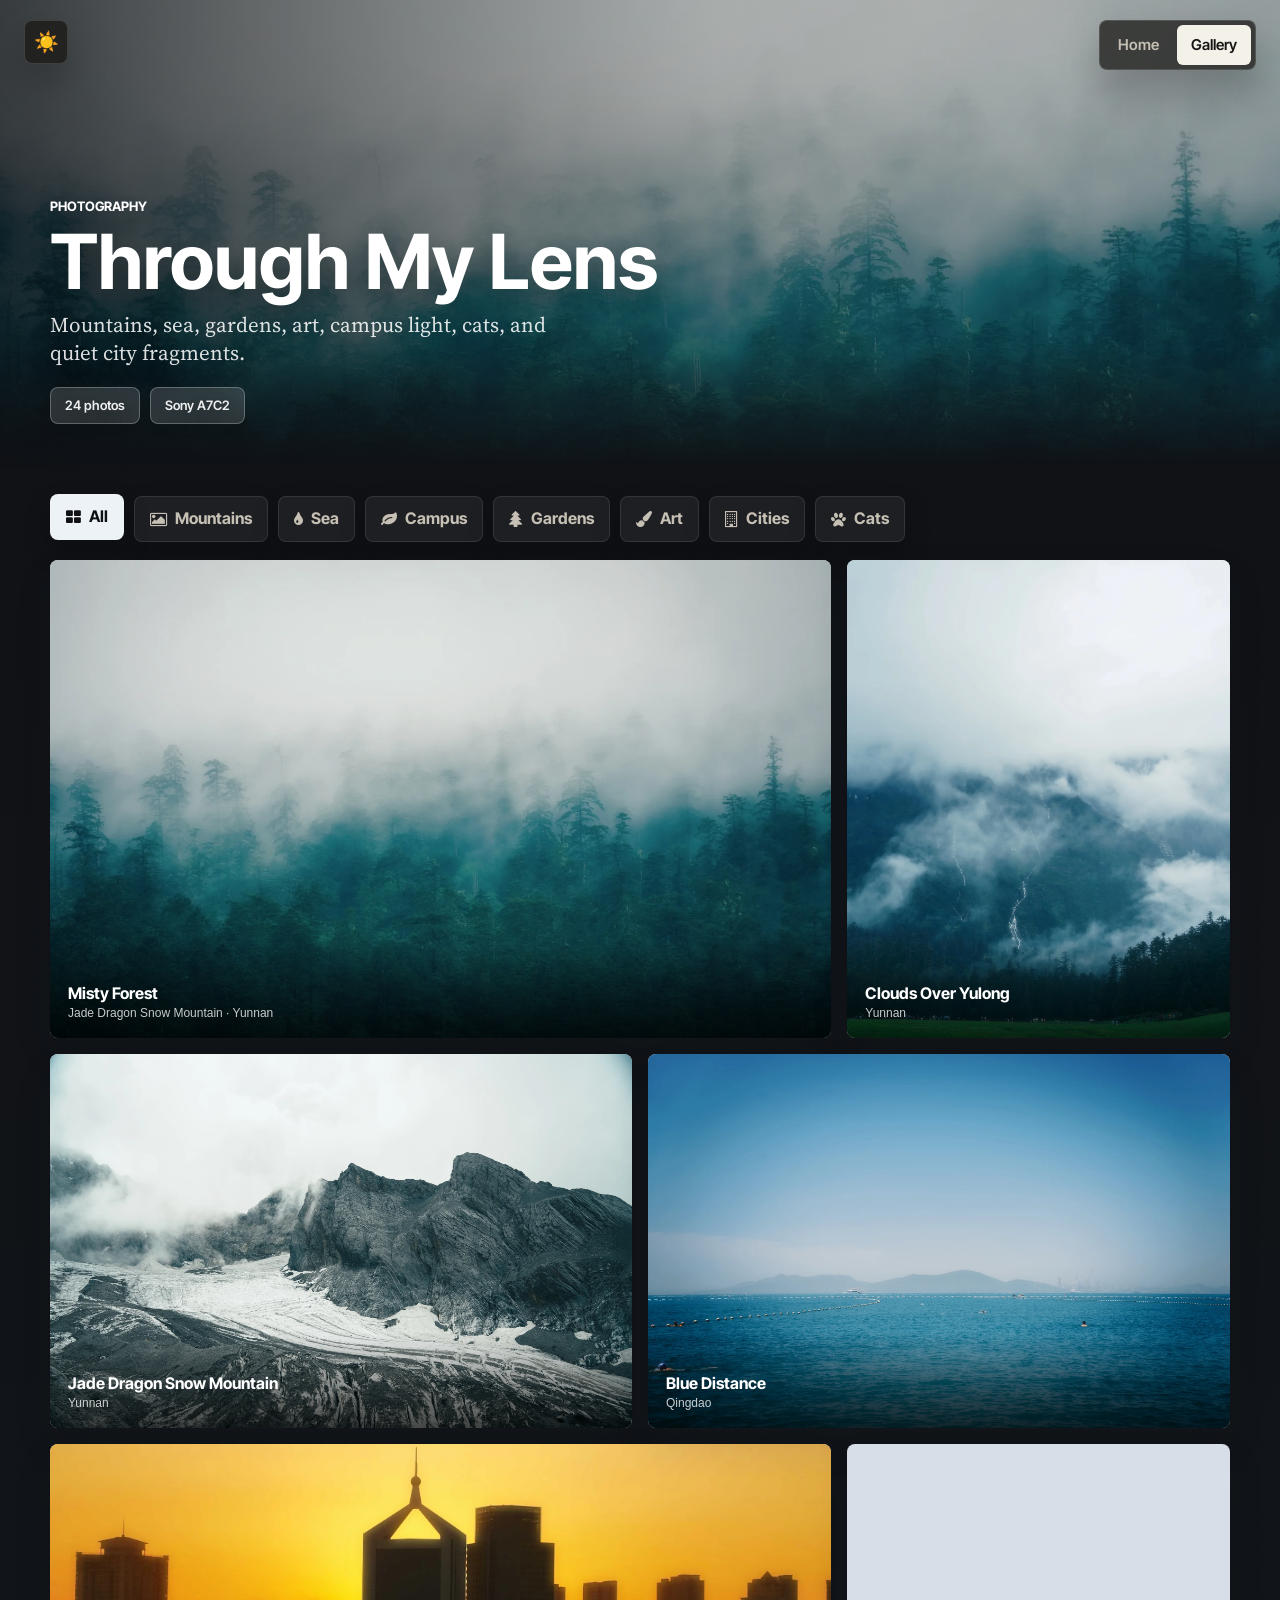
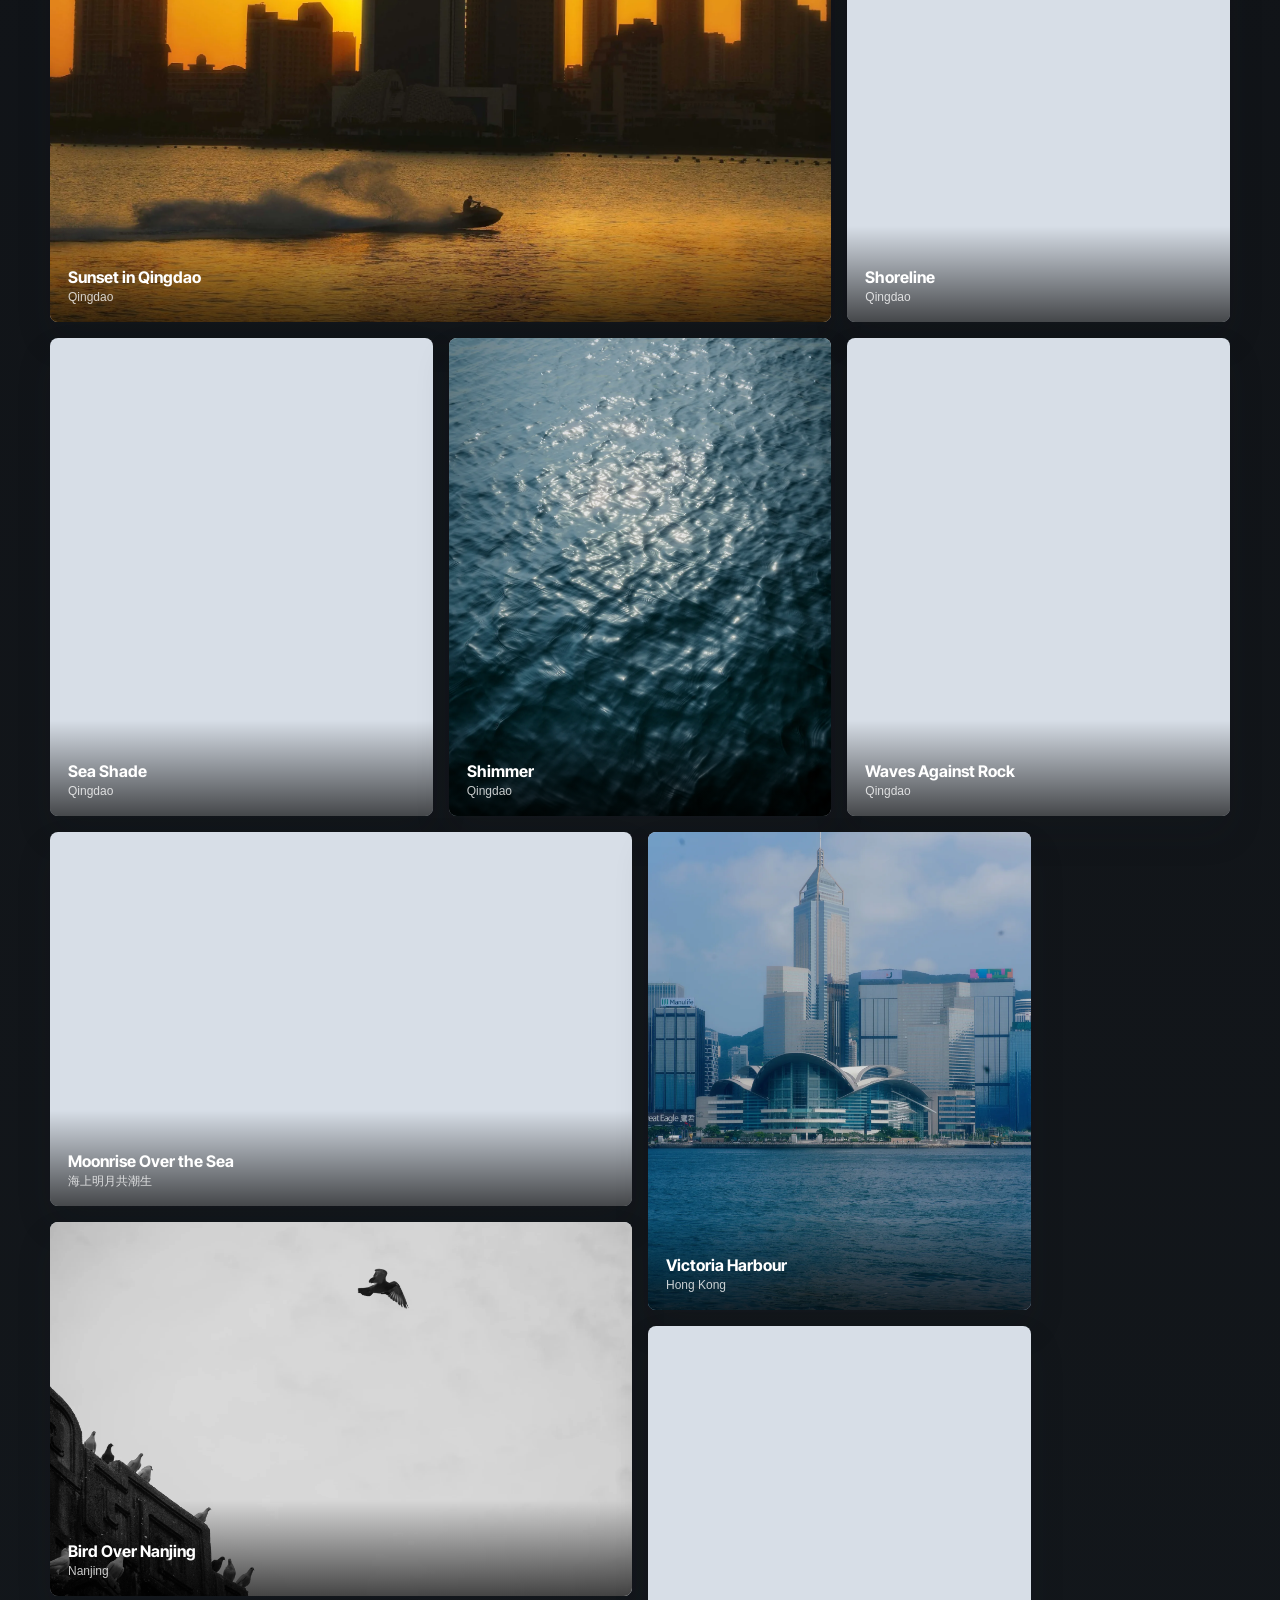
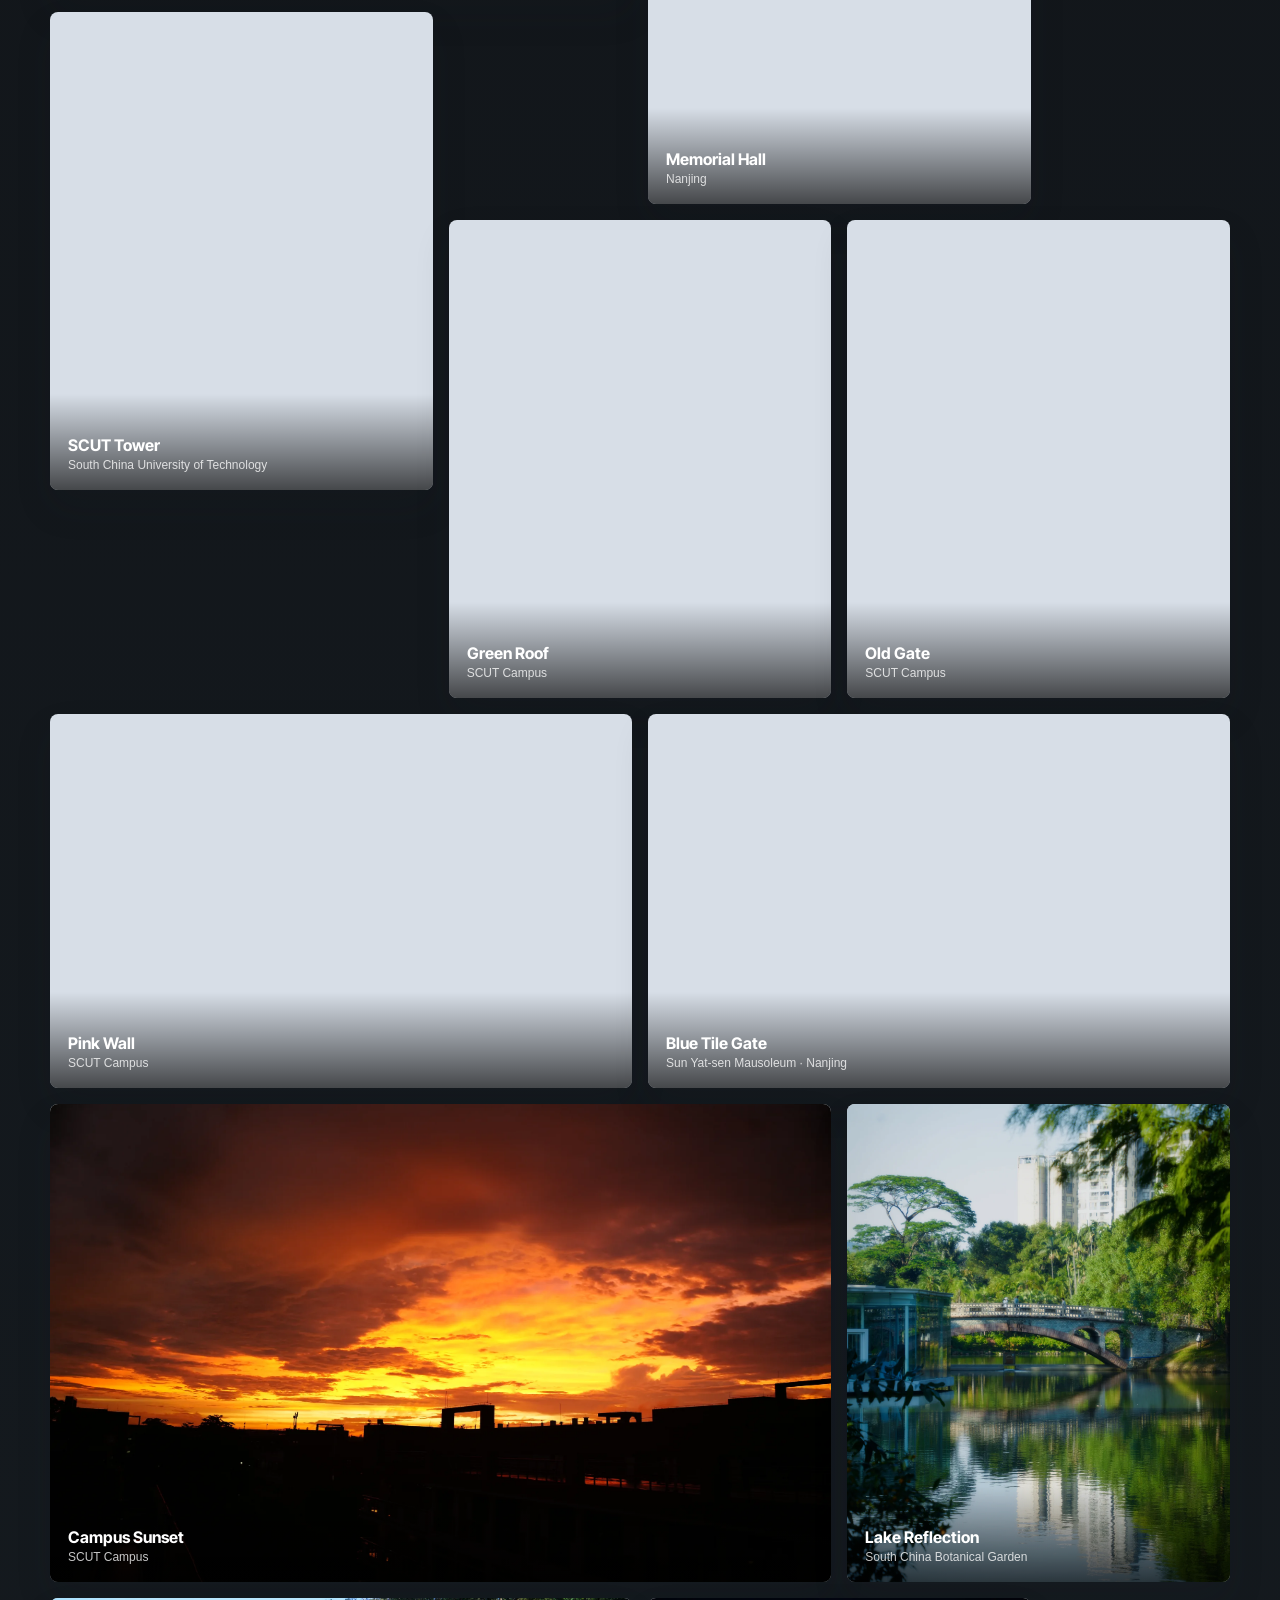
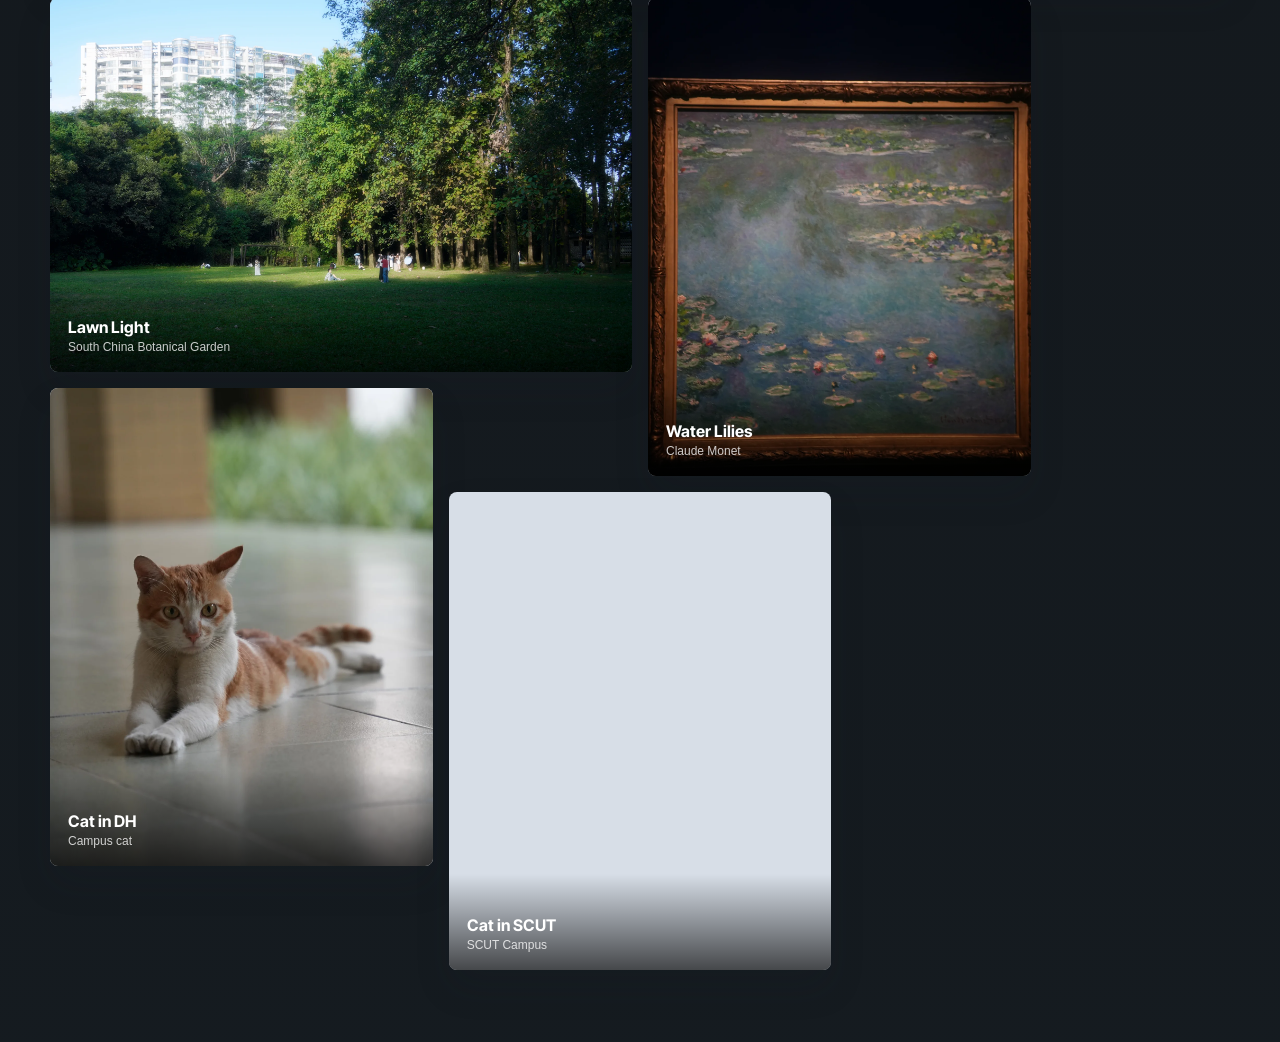
==== commit c9337db0: "update style" ====
--- a/gallery.html
+++ b/gallery.html
@@ -8,7 +8,7 @@
 
     <link rel="preconnect" href="https://fonts.googleapis.com">
     <link rel="preconnect" href="https://fonts.gstatic.com" crossorigin>
-    <link href="https://fonts.googleapis.com/css2?family=Inter:wght@400;500;600;700&display=swap" rel="stylesheet">
+    <link href="https://fonts.googleapis.com/css2?family=Inter+Tight:wght@400;500;600;700;800&family=Source+Serif+4:opsz,wght@8..60,400;8..60,500;8..60,600&display=swap" rel="stylesheet">
     <link rel="stylesheet" href="https://cdn.jsdelivr.net/npm/font-awesome@4.7.0/css/font-awesome.min.css">
     <link rel="icon" href="/static/images/favicon.svg" type="image/svg+xml">
     <link rel="stylesheet" href="/static/css/style.css">
--- a/static/css/style.css
+++ b/static/css/style.css
@@ -1,7 +1,7 @@
 /* =========================================
    1. Variables & Reset & Font (全局通用)
    ========================================= */
-@import url('https://fonts.googleapis.com/css2?family=Inter:wght@400;500;600;700&display=swap');
+@import url('https://fonts.googleapis.com/css2?family=Inter+Tight:wght@400;500;600;700;800&family=Source+Serif+4:opsz,wght@8..60,400;8..60,500;8..60,600&display=swap');
 
 /* 1. 定义康熙字典体 */
 @font-face {
@@ -11,21 +11,25 @@
 }
 
 :root {
-  --font-main: 'Inter', "Helvetica Neue", Arial, sans-serif;
+  --font-main: 'Inter Tight', "Helvetica Neue", Arial, sans-serif;
+  --font-display: 'Inter Tight', "Helvetica Neue", Arial, sans-serif;
+  --font-serif: 'Source Serif 4', Georgia, "Times New Roman", serif;
 
   /* 调色板 */
-  --bg-color: #f7f9fc;
-  --text-primary: #1a202c;
-  --text-secondary: #718096;
-  --accent: #3b82f6;
-  --accent-hover: #2563eb;
+  --bg-color: #f3f0e8;
+  --surface-color: #fbfaf5;
+  --surface-muted: #ece8dd;
+  --text-primary: #121212;
+  --text-secondary: #625f57;
+  --accent: #2f6fed;
+  --accent-hover: #1f56c8;
   
   /* 卡片设计 */
-  --card-bg: rgba(255, 255, 255, 0.85);
-  --card-border: 1px solid rgba(255, 255, 255, 0.6);
-  --card-radius: 24px;
-  --card-shadow: 0 10px 40px -10px rgba(0, 0, 0, 0.05);
-  --card-shadow-hover: 0 20px 40px -15px rgba(59, 130, 246, 0.15);
+  --card-bg: rgba(251, 250, 245, 0.92);
+  --card-border: 1px solid rgba(18, 18, 18, 0.12);
+  --card-radius: 8px;
+  --card-shadow: 0 18px 40px rgba(18, 18, 18, 0.06);
+  --card-shadow-hover: 0 24px 50px rgba(18, 18, 18, 0.1);
 
   /* 物理弹性动画曲线 */
   --spring-easing: cubic-bezier(0.34, 1.56, 0.64, 1);
@@ -36,37 +40,40 @@
 
 /* 暗色模式适配 */
 [data-theme="dark"] {
-  --bg-color: #0f1115;
-  --text-primary: #edf2f7;
-  --text-secondary: #a0aec0;
-  --accent: #60a5fa;
-  --card-bg: rgba(23, 25, 35, 0.8);
-  --card-border: 1px solid rgba(255, 255, 255, 0.08);
-  --card-shadow: 0 10px 40px -10px rgba(0, 0, 0, 0.5);
+  --bg-color: #161615;
+  --surface-color: #20201e;
+  --surface-muted: #2a2a27;
+  --text-primary: #f4f1e8;
+  --text-secondary: #c6c0b4;
+  --accent: #8ab4ff;
+  --card-bg: rgba(32, 32, 30, 0.92);
+  --card-border: 1px solid rgba(244, 241, 232, 0.14);
+  --card-shadow: 0 18px 40px rgba(0, 0, 0, 0.26);
 }
 
 * { box-sizing: border-box; margin: 0; padding: 0; }
 
 body {
   font-family: var(--font-main);
-  background-color: var(--bg-color);
+  background:
+    linear-gradient(180deg, var(--bg-color) 0%, #eef2f4 100%);
   color: var(--text-primary);
   line-height: 1.6;
   overflow-x: hidden;
   transition: background-color 0.3s ease, color 0.3s ease;
 }
 
+[data-theme="dark"] body {
+  background:
+    linear-gradient(180deg, var(--bg-color) 0%, #101214 100%);
+}
+
 a { text-decoration: none; color: inherit; transition: color 0.2s; }
 ul { list-style: none; }
 
 /* 背景光斑 */
 .bg-gradient {
-  position: fixed;
-  top: -10%; right: -10%;
-  width: 600px; height: 600px;
-  background: radial-gradient(circle, rgba(59,130,246,0.15) 0%, rgba(0,0,0,0) 70%);
-  z-index: -1;
-  pointer-events: none;
+  display: none;
 }
 
 /* =========================================
@@ -75,12 +82,12 @@
 
 /* [首页默认布局] Grid 布局，侧边栏+内容 */
 .layout-wrapper {
-  max-width: 1100px;
+  max-width: 1180px;
   margin: 0 auto;
-  padding: 40px 20px;
+  padding: 52px 24px 64px;
   display: grid;
-  grid-template-columns: 320px 1fr;
-  gap: 40px;
+  grid-template-columns: 340px 1fr;
+  gap: 48px;
   align-items: start;
 }
 
@@ -97,11 +104,28 @@
 
 /* 移动端适配 */
 @media (max-width: 850px) {
+  .nav-header {
+    width: calc(100% - 40px);
+    padding-top: 16px;
+  }
+
   .layout-wrapper {
     grid-template-columns: 1fr;
     gap: 24px;
-    padding: 20px;
-    margin-top: 60px;
+    padding: 24px 20px 56px;
+    margin-top: 24px;
+  }
+
+  .sidebar {
+    position: static;
+  }
+
+  .text-content p {
+    font-size: 18px;
+  }
+
+  .section-title {
+    font-size: 22px;
   }
 }
 
@@ -111,8 +135,9 @@
 .nav-header {
   display: flex;
   justify-content: flex-end;
-  padding: 20px;
-  margin-bottom: -40px;
+  width: min(1180px, calc(100% - 48px));
+  padding: 22px 0 0;
+  margin: 0 auto;
   position: relative;
   z-index: 50;
 }
@@ -127,23 +152,33 @@
 
 .nav-links {
   display: flex;
-  gap: 20px;
-  background: var(--card-bg);
-  padding: 10px 24px;
-  border-radius: 99px;
+  gap: 4px;
+  background: rgba(251, 250, 245, 0.72);
+  padding: 4px;
+  border-radius: 8px;
   border: var(--card-border);
   backdrop-filter: blur(12px);
   box-shadow: var(--card-shadow);
 }
 
+[data-theme="dark"] .nav-links {
+  background: rgba(32, 32, 30, 0.78);
+}
+
 .nav-link {
-  font-weight: 500;
-  font-size: 14px;
+  min-height: 38px;
+  display: inline-flex;
+  align-items: center;
+  padding: 8px 14px;
+  border-radius: 6px;
+  font-weight: 600;
+  font-size: 15px;
   color: var(--text-secondary);
 }
 
 .nav-link:hover, .nav-link.active {
-  color: var(--accent);
+  background: var(--text-primary);
+  color: var(--bg-color);
 }
 
 
@@ -154,13 +189,13 @@
   left: 20px;
   z-index: 100;
   width: 44px; height: 44px;
-  border-radius: 50%;
+  border-radius: 8px;
   background: var(--card-bg);
   border: var(--card-border);
   cursor: pointer;
   display: flex; align-items: center; justify-content: center;
   font-size: 20px;
-  box-shadow: 0 4px 12px rgba(0,0,0,0.1);
+  box-shadow: var(--card-shadow);
 }
 
 /* [画廊页] 样式可以简化 */
@@ -175,41 +210,42 @@
    ========================================= */
 .glass-card {
   background: var(--card-bg);
-  backdrop-filter: blur(12px);
-  -webkit-backdrop-filter: blur(12px);
   border: var(--card-border);
   border-radius: var(--card-radius);
   box-shadow: var(--card-shadow);
-  padding: 32px;
+  padding: 36px 32px;
   transition: transform var(--spring-duration) var(--spring-easing), 
               box-shadow var(--spring-duration) var(--spring-easing);
 }
 
 .content-card { margin-bottom: 24px; }
+.main-content { min-width: 0; }
 
 /* Sidebar Profile */
 .sidebar { position: sticky; top: 40px; }
-.profile-card { text-align: center; padding: 40px 24px; }
-.avatar-container { position: relative; width: 120px; height: 120px; margin: 0 auto 20px; }
-.avatar { width: 100%; height: 100%; border-radius: 50%; object-fit: cover; border: 4px solid var(--bg-color); box-shadow: 0 8px 20px rgba(0,0,0,0.1); }
-.status-badge { position: absolute; bottom: 5px; right: 5px; background: #fff; width: 32px; height: 32px; border-radius: 50%; display: flex; align-items: center; justify-content: center; font-size: 18px; box-shadow: 0 4px 10px rgba(0,0,0,0.1); animation: wave 2s infinite; }
-.name { font-size: 24px; font-weight: 700; margin-bottom: 8px; }
-.bio { color: var(--text-secondary); font-size: 14px; margin-bottom: 24px; }
+.profile-card { text-align: left; padding: 36px 28px; }
+.avatar-container { position: relative; width: 112px; height: 112px; margin: 0 0 24px; }
+.avatar { width: 100%; height: 100%; border-radius: 8px; object-fit: cover; border: 1px solid rgba(18, 18, 18, 0.1); box-shadow: 0 14px 30px rgba(18,18,18,0.1); }
+.status-badge { position: absolute; bottom: -8px; right: -8px; background: var(--surface-color); width: 34px; height: 34px; border: var(--card-border); border-radius: 8px; display: flex; align-items: center; justify-content: center; font-size: 18px; box-shadow: var(--card-shadow); animation: wave 2s infinite; }
+.name { font-family: var(--font-display); font-size: 31px; line-height: 1; font-weight: 800; margin-bottom: 10px; letter-spacing: 0; }
+.bio { color: var(--text-secondary); font-size: 15px; margin-bottom: 28px; }
 .social-links { display: flex; justify-content: center; gap: 12px; margin-bottom: 24px; }
-.social-btn { width: 44px; height: 44px; border-radius: 50%; background: rgba(0,0,0,0.03); display: flex; align-items: center; justify-content: center; color: var(--text-secondary); font-size: 18px; }
-[data-theme="dark"] .social-btn { background: rgba(255,255,255,0.05); }
-.contact-mini { font-size: 12px; color: var(--text-secondary); margin-bottom: 24px; }
-.download-btn { display: inline-flex; align-items: center; gap: 8px; background: var(--text-primary); color: var(--bg-color); padding: 12px 24px; border-radius: 99px; font-weight: 600; font-size: 14px; }
+.profile-card .social-links { justify-content: flex-start; }
+.social-btn { width: 42px; height: 42px; border-radius: 8px; background: var(--surface-muted); display: flex; align-items: center; justify-content: center; color: var(--text-secondary); font-size: 17px; border: 1px solid transparent; }
+.social-btn:hover { color: var(--text-primary); border-color: rgba(18, 18, 18, 0.18); }
+[data-theme="dark"] .social-btn { background: rgba(244, 241, 232, 0.07); }
+.contact-mini { font-size: 13px; color: var(--text-secondary); margin-bottom: 26px; }
+.download-btn { display: inline-flex; align-items: center; gap: 8px; background: var(--text-primary); color: var(--bg-color); padding: 12px 18px; border-radius: 8px; font-weight: 700; font-size: 15px; }
 
 /* =========================================
    5. Home Content (首页内容样式)
    ========================================= */
-.section-title { font-size: 20px; font-weight: 700; margin-bottom: 20px; display: flex; align-items: center; gap: 8px; }
-.section-title::before { content: ''; display: block; width: 6px; height: 24px; background: var(--accent); border-radius: 4px; }
+.section-title { font-family: var(--font-display); font-size: 25px; line-height: 1.05; font-weight: 800; margin-bottom: 22px; display: flex; align-items: center; gap: 12px; letter-spacing: 0; }
+.section-title::before { content: ''; display: block; width: 5px; height: 28px; background: var(--accent); border-radius: 2px; }
 .highlight { color: var(--accent); }
-.text-content p { margin-bottom: 16px; color: var(--text-secondary); }
-.news-box { background: rgba(59, 130, 246, 0.05); border-radius: 16px; padding: 20px; margin-top: 24px; }
-.news-header { font-size: 12px; font-weight: 700; text-transform: uppercase; color: var(--accent); margin-bottom: 12px; letter-spacing: 1px;}
+.text-content p { margin-bottom: 16px; color: var(--text-primary); font-family: var(--font-serif); font-size: 21px; line-height: 1.48; }
+.news-box { background: var(--surface-muted); border-radius: 8px; padding: 20px; margin-top: 24px; }
+.news-header { font-size: 12px; font-weight: 700; text-transform: uppercase; color: var(--accent); margin-bottom: 12px; letter-spacing: 0;}
 .news-list li { display: flex; gap: 12px; font-size: 14px; margin-bottom: 8px; }
 .news-list .date { font-family: monospace; color: var(--text-secondary); min-width: 80px; }
 .section-header { display: flex; justify-content: space-between; align-items: center; margin-bottom: 20px; }
@@ -217,7 +253,7 @@
 
 /* Projects Grid */
 .project-grid { display: grid; grid-template-columns: repeat(auto-fit, minmax(240px, 1fr)); gap: 16px; }
-.project-item { background: var(--bg-color); padding: 20px; border-radius: 16px; border: 1px solid transparent; transition: all var(--spring-duration) var(--spring-easing); }
+.project-item { background: var(--surface-muted); padding: 20px; border-radius: 8px; border: 1px solid transparent; transition: all var(--spring-duration) var(--spring-easing); }
 .project-item:hover { transform: translateY(-5px) scale(1.02); border-color: var(--accent); box-shadow: 0 10px 20px rgba(0,0,0,0.05); }
 .project-icon { font-size: 24px; margin-bottom: 12px; }
 .project-item h3 { font-size: 16px; font-weight: 600; margin-bottom: 6px; }
@@ -226,16 +262,17 @@
 [data-theme="dark"] .tags span { background: rgba(255,255,255,0.1); }
 
 /* Awards */
-.awards-list li { display: flex; gap: 16px; align-items: center; padding: 16px; border-radius: 16px; background: var(--bg-color); margin-bottom: 12px; transition: transform 0.2s var(--spring-easing); }
-.awards-list li:hover { transform: scale(1.02); }
+.awards-list li { display: flex; gap: 16px; align-items: center; padding: 18px; border-radius: 8px; background: var(--surface-muted); margin-bottom: 12px; border: 1px solid rgba(18, 18, 18, 0.06); transition: transform 0.2s var(--spring-easing), border-color 0.2s ease; }
+.awards-list li:hover { transform: translateY(-2px); border-color: rgba(18, 18, 18, 0.16); }
 .award-icon { font-size: 24px; }
 .award-details { display: flex; flex-direction: column; }
-.award-details .sub { font-size: 12px; color: var(--text-secondary); }
+.award-details strong { font-size: 16px; line-height: 1.25; }
+.award-details .sub { font-size: 13px; color: var(--text-secondary); }
 
 /* Hobbies */
 .hobbies-grid { display: flex; flex-wrap: wrap; gap: 10px; }
-.hobby-tag { background: var(--bg-color); padding: 8px 16px; border-radius: 99px; font-size: 13px; font-weight: 500; transition: all 0.3s var(--spring-easing); cursor: default; }
-.hobby-tag:hover { transform: translateY(-3px) rotate(-2deg); background: var(--accent); color: #fff; }
+.hobby-tag { background: var(--surface-muted); padding: 9px 14px; border-radius: 8px; font-size: 13px; font-weight: 600; transition: all 0.3s var(--spring-easing); cursor: default; border: 1px solid rgba(18, 18, 18, 0.06); }
+.hobby-tag:hover { transform: translateY(-2px); background: var(--text-primary); color: var(--bg-color); }
 .hobby-link { cursor: pointer; }
 
 /* =========================================
@@ -244,7 +281,7 @@
 body.gallery-page {
   min-height: 100vh;
   background:
-    linear-gradient(180deg, rgba(247, 249, 252, 0.94), rgba(236, 242, 247, 0.98)),
+    linear-gradient(180deg, rgba(243, 240, 232, 0.96), rgba(238, 242, 244, 0.98)),
     var(--bg-color);
 }
 
@@ -326,19 +363,24 @@
   font-size: 13px;
   font-weight: 700;
   text-transform: uppercase;
+  letter-spacing: 0;
 }
 
 .gallery-hero h1 {
   margin-bottom: 14px;
-  font-size: clamp(42px, 7vw, 92px);
+  font-family: var(--font-display);
+  font-size: 76px;
   line-height: 0.92;
+  letter-spacing: 0;
   color: #fff;
 }
 
 .gallery-lede {
   max-width: 520px;
   margin-bottom: 20px;
-  font-size: clamp(16px, 2vw, 20px);
+  font-family: var(--font-serif);
+  font-size: 21px;
+  line-height: 1.35;
   color: rgba(255, 255, 255, 0.86);
 }
 
@@ -354,7 +396,7 @@
   min-height: 34px;
   padding: 7px 14px;
   border: 1px solid rgba(255, 255, 255, 0.26);
-  border-radius: 999px;
+  border-radius: 8px;
   background: rgba(255, 255, 255, 0.14);
   color: rgba(255, 255, 255, 0.92);
   backdrop-filter: blur(12px);
@@ -384,7 +426,7 @@
   min-height: 40px;
   padding: 9px 15px;
   border: 1px solid rgba(26, 32, 44, 0.1);
-  border-radius: 999px;
+  border-radius: 8px;
   background: rgba(255, 255, 255, 0.72);
   color: var(--text-secondary);
   box-shadow: 0 10px 24px rgba(26, 32, 44, 0.06);
@@ -484,6 +526,7 @@
 }
 
 .gallery-item-info strong {
+  font-family: var(--font-display);
   color: #fff;
   font-size: 16px;
   line-height: 1.2;
@@ -551,7 +594,7 @@
   width: 48px;
   height: 48px;
   border: 1px solid rgba(255, 255, 255, 0.16);
-  border-radius: 50%;
+  border-radius: 8px;
   background: rgba(255, 255, 255, 0.1);
   color: #fff;
   cursor: pointer;
@@ -578,6 +621,10 @@
     padding-top: 112px;
   }
 
+  .gallery-hero h1 {
+    font-size: 58px;
+  }
+
   .gallery-item,
   .gallery-item.is-landscape {
     grid-column: span 6;
@@ -615,11 +662,11 @@
   }
 
   .gallery-hero h1 {
-    font-size: clamp(40px, 15vw, 64px);
+    font-size: 44px;
   }
 
   .gallery-lede {
-    font-size: 15px;
+    font-size: 17px;
   }
 
   .gallery-toolbar,
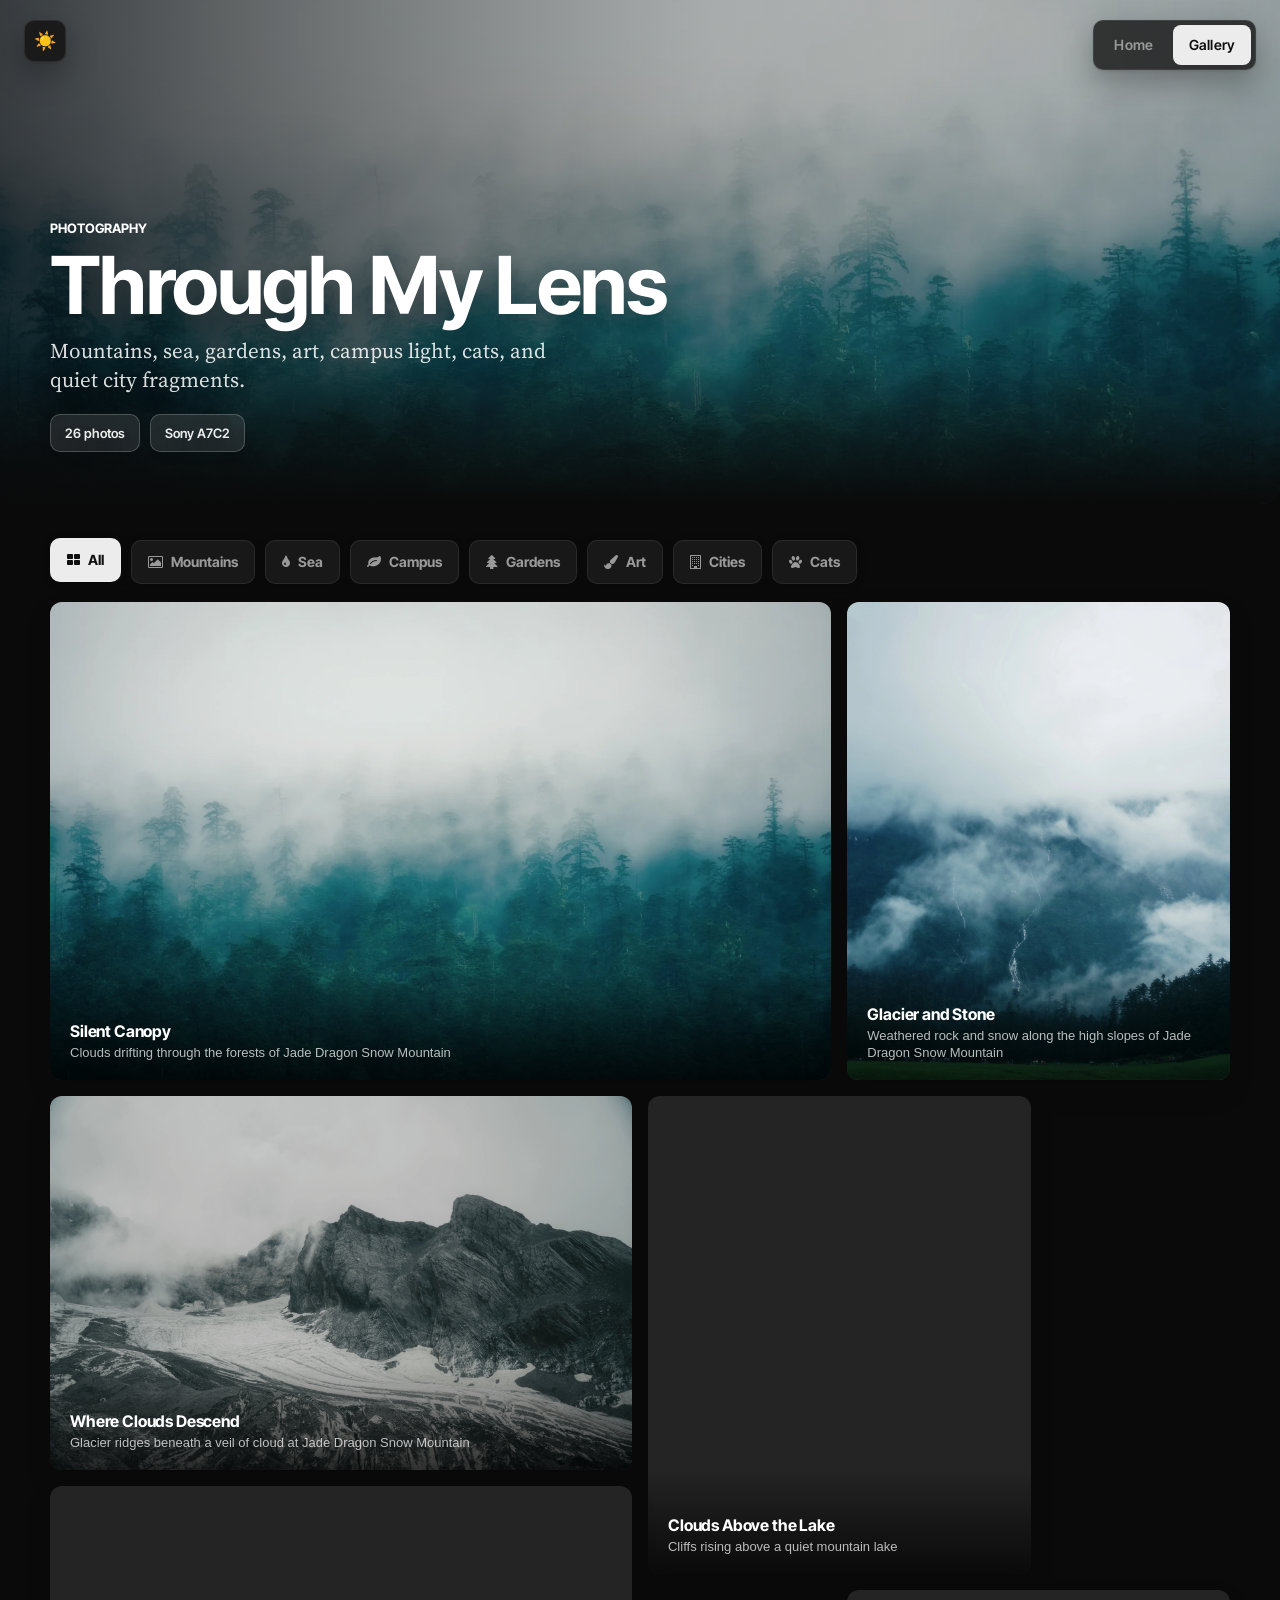
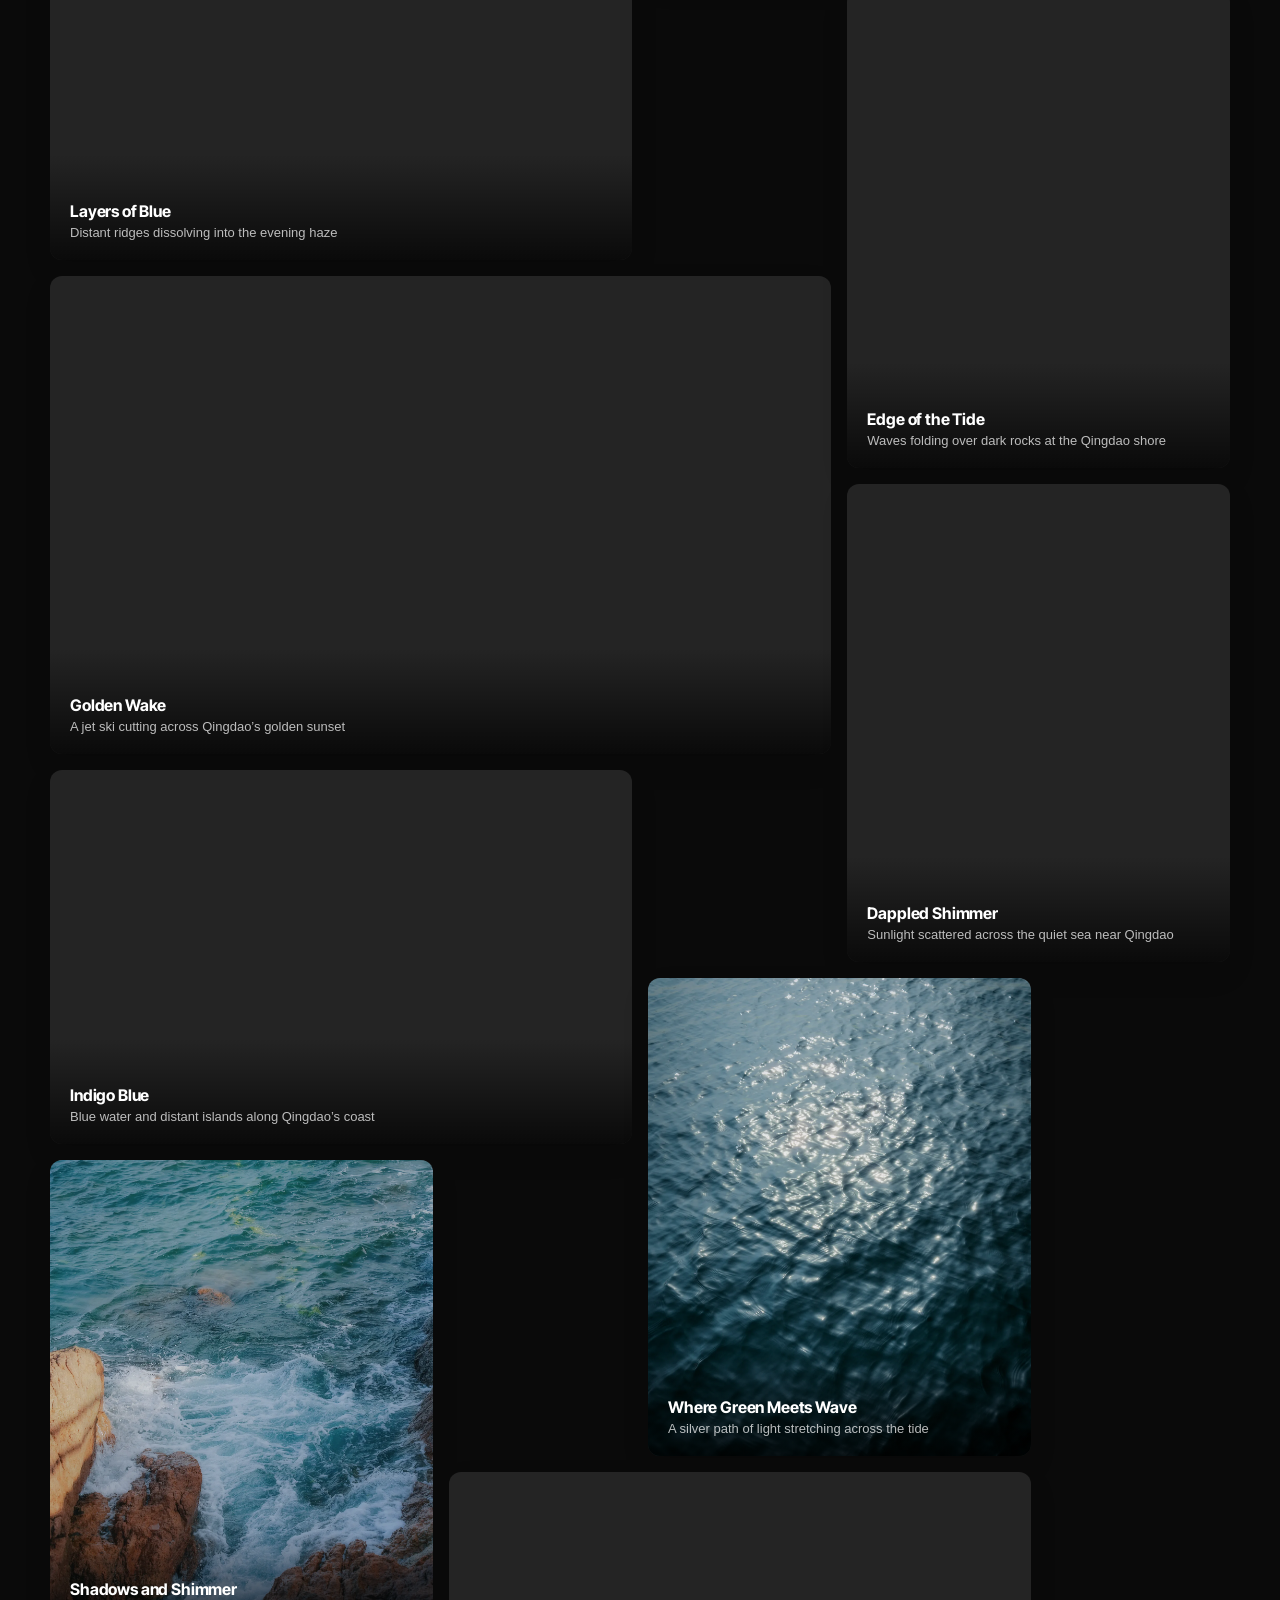
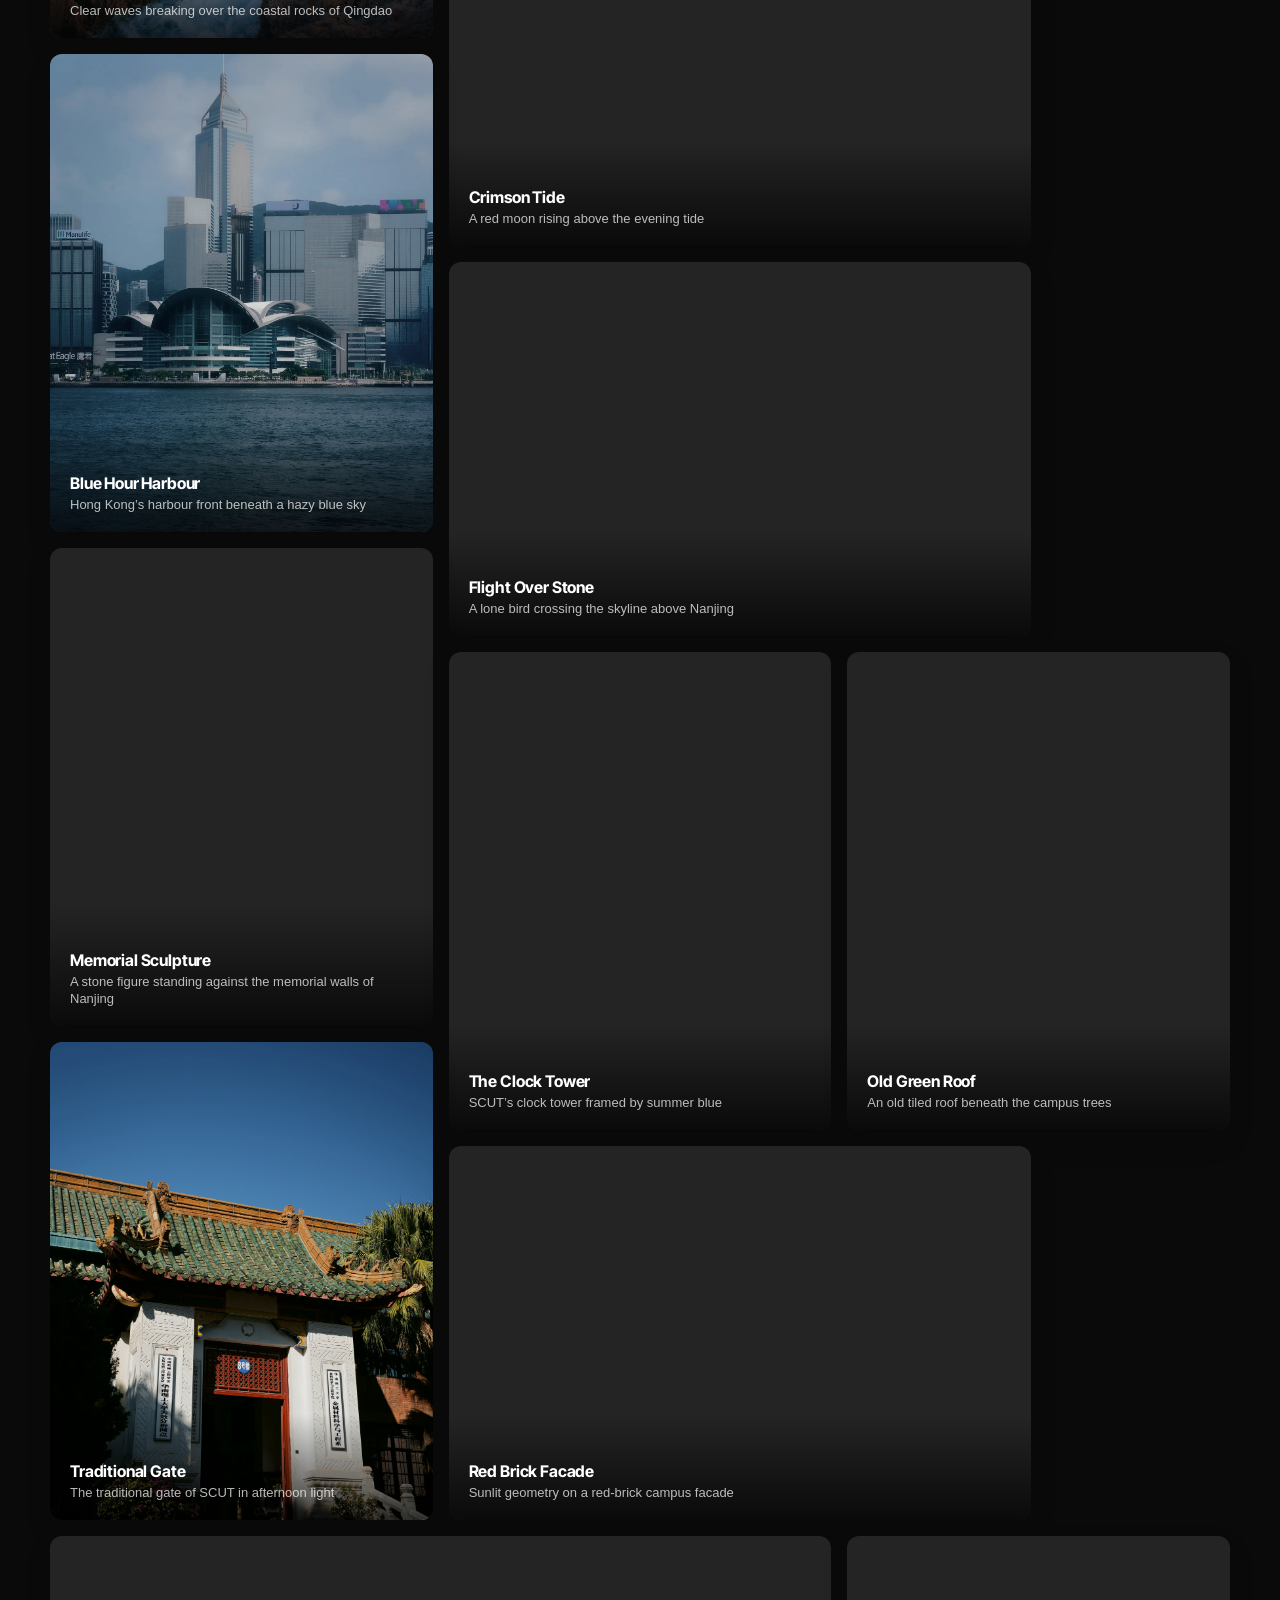
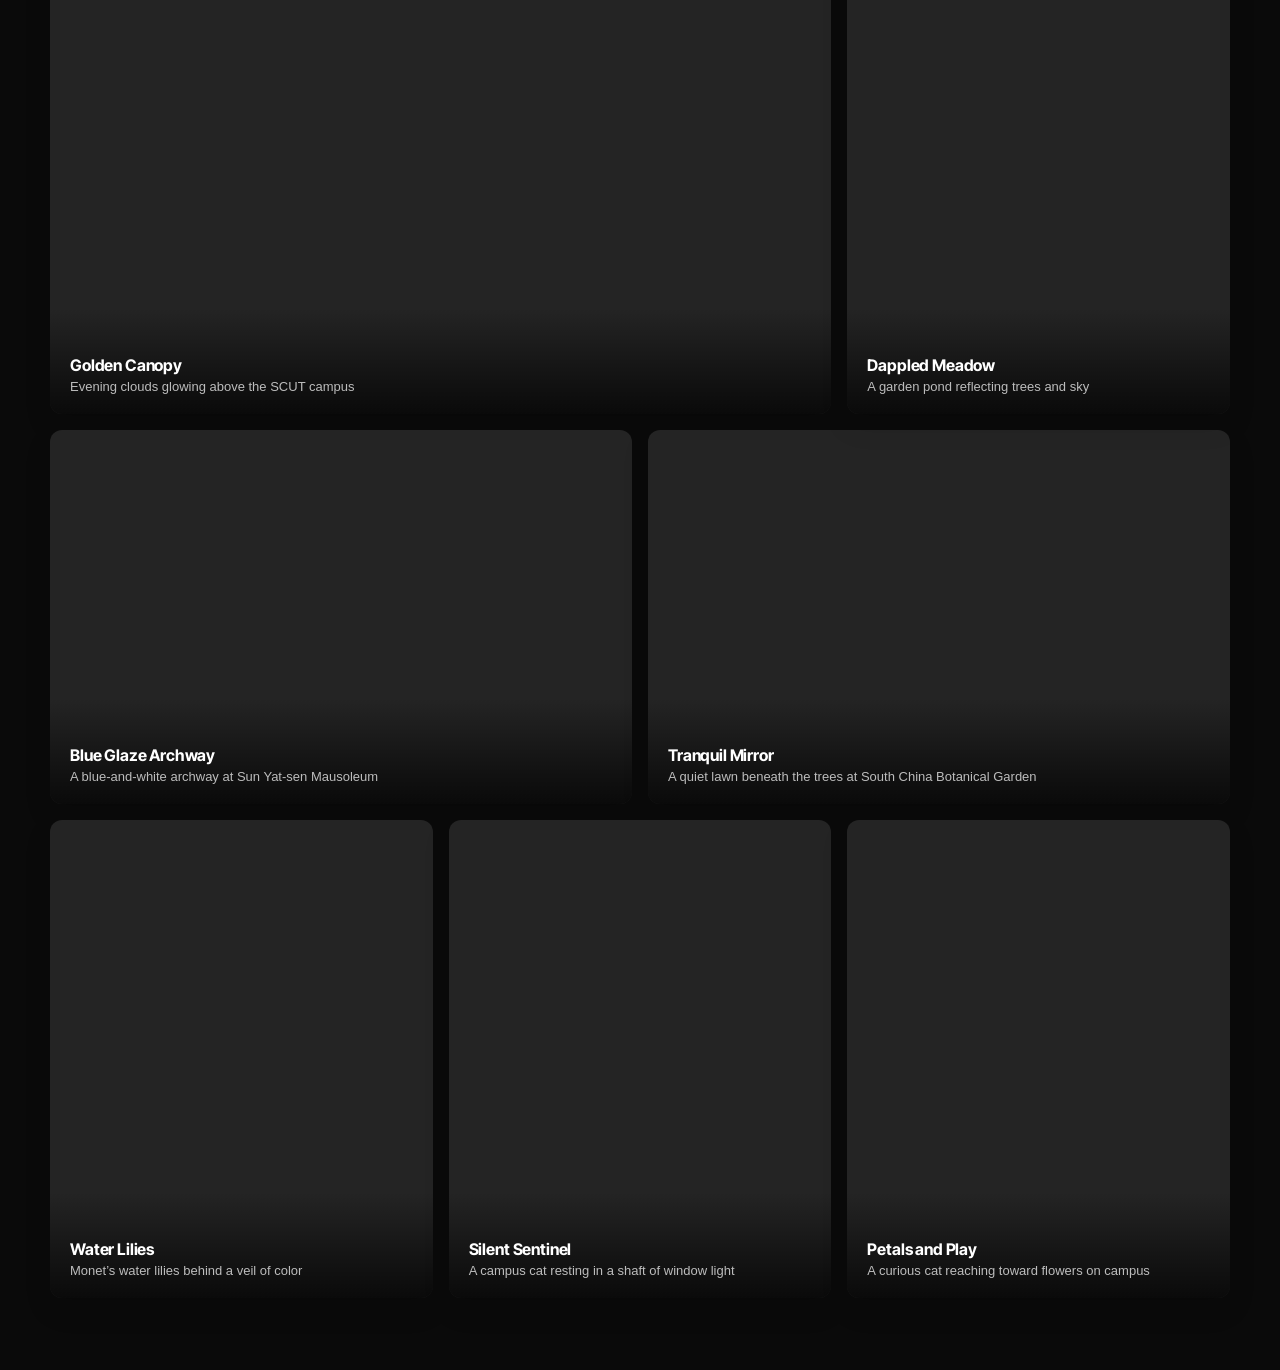
==== commit 8d37cbc6: "update" ====
--- a/gallery.html
+++ b/gallery.html
@@ -33,7 +33,7 @@
           <h1 id="gallery-title">Through My Lens</h1>
           <p class="gallery-lede">Mountains, sea, gardens, art, campus light, cats, and quiet city fragments.</p>
           <div class="gallery-meta">
-            <span id="gallery-count">24 photos</span>
+            <span id="gallery-count">26 photos</span>
             <span>Sony A7C2</span>
           </div>
         </div>
--- a/static/css/style.css
+++ b/static/css/style.css
@@ -15,57 +15,63 @@
   --font-display: 'Inter Tight', "Helvetica Neue", Arial, sans-serif;
   --font-serif: 'Source Serif 4', Georgia, "Times New Roman", serif;
 
-  /* 调色板 */
-  --bg-color: #f3f0e8;
-  --surface-color: #fbfaf5;
-  --surface-muted: #ece8dd;
-  --text-primary: #121212;
-  --text-secondary: #625f57;
-  --accent: #2f6fed;
-  --accent-hover: #1f56c8;
-  
-  /* 卡片设计 */
-  --card-bg: rgba(251, 250, 245, 0.92);
-  --card-border: 1px solid rgba(18, 18, 18, 0.12);
-  --card-radius: 8px;
-  --card-shadow: 0 18px 40px rgba(18, 18, 18, 0.06);
-  --card-shadow-hover: 0 24px 50px rgba(18, 18, 18, 0.1);
+  /* 调色板 — 学术冷暖灰 */
+  --bg-color: #fafaf8;
+  --surface-color: #ffffff;
+  --surface-muted: #f0eeeb;
+  --text-primary: #1a1a1a;
+  --text-secondary: #6b6b6b;
+  --accent: #1e40af;
+  --accent-hover: #1a3590;
+  --accent-subtle: rgba(30, 64, 175, 0.06);
+
+  /* 卡片设计 — 纯色底 + 双层阴影 */
+  --card-bg: #ffffff;
+  --card-border: 1px solid rgba(0, 0, 0, 0.06);
+  --card-radius: 12px;
+  --card-shadow:
+    0 1px 3px rgba(0, 0, 0, 0.04),
+    0 12px 32px rgba(0, 0, 0, 0.06);
+  --card-shadow-hover:
+    0 2px 6px rgba(0, 0, 0, 0.06),
+    0 20px 48px rgba(0, 0, 0, 0.10);
 
   /* 物理弹性动画曲线 */
   --spring-easing: cubic-bezier(0.34, 1.56, 0.64, 1);
   --spring-duration: 0.4s;
-  
-   --font-art: 'KangXi', "Songti SC", serif;  
+
+  --font-art: 'KangXi', "Songti SC", serif;
 }
 
 /* 暗色模式适配 */
 [data-theme="dark"] {
-  --bg-color: #161615;
-  --surface-color: #20201e;
-  --surface-muted: #2a2a27;
-  --text-primary: #f4f1e8;
-  --text-secondary: #c6c0b4;
-  --accent: #8ab4ff;
-  --card-bg: rgba(32, 32, 30, 0.92);
-  --card-border: 1px solid rgba(244, 241, 232, 0.14);
-  --card-shadow: 0 18px 40px rgba(0, 0, 0, 0.26);
+  --bg-color: #0f0f0f;
+  --surface-color: #1a1a1a;
+  --surface-muted: #242424;
+  --text-primary: #ececec;
+  --text-secondary: #999999;
+  --accent: #60a5fa;
+  --accent-hover: #93c5fd;
+  --accent-subtle: rgba(96, 165, 250, 0.08);
+  --card-bg: #1a1a1a;
+  --card-border: 1px solid rgba(255, 255, 255, 0.08);
+  --card-shadow:
+    0 1px 3px rgba(0, 0, 0, 0.12),
+    0 12px 32px rgba(0, 0, 0, 0.3);
+  --card-shadow-hover:
+    0 2px 6px rgba(0, 0, 0, 0.16),
+    0 20px 48px rgba(0, 0, 0, 0.4);
 }
 
 * { box-sizing: border-box; margin: 0; padding: 0; }
 
 body {
   font-family: var(--font-main);
-  background:
-    linear-gradient(180deg, var(--bg-color) 0%, #eef2f4 100%);
+  background: var(--bg-color);
   color: var(--text-primary);
-  line-height: 1.6;
+  line-height: 1.7;
   overflow-x: hidden;
-  transition: background-color 0.3s ease, color 0.3s ease;
-}
-
-[data-theme="dark"] body {
-  background:
-    linear-gradient(180deg, var(--bg-color) 0%, #101214 100%);
+  transition: background-color 0.4s ease, color 0.4s ease;
 }
 
 a { text-decoration: none; color: inherit; transition: color 0.2s; }
@@ -84,10 +90,10 @@
 .layout-wrapper {
   max-width: 1180px;
   margin: 0 auto;
-  padding: 52px 24px 64px;
+  padding: 60px 28px 80px;
   display: grid;
   grid-template-columns: 340px 1fr;
-  gap: 48px;
+  gap: 56px;
   align-items: start;
 }
 
@@ -153,27 +159,30 @@
 .nav-links {
   display: flex;
   gap: 4px;
-  background: rgba(251, 250, 245, 0.72);
+  background: rgba(255, 255, 255, 0.82);
   padding: 4px;
-  border-radius: 8px;
+  border-radius: 10px;
   border: var(--card-border);
-  backdrop-filter: blur(12px);
+  backdrop-filter: blur(16px);
+  -webkit-backdrop-filter: blur(16px);
   box-shadow: var(--card-shadow);
 }
 
 [data-theme="dark"] .nav-links {
-  background: rgba(32, 32, 30, 0.78);
+  background: rgba(26, 26, 26, 0.82);
 }
 
 .nav-link {
   min-height: 38px;
   display: inline-flex;
   align-items: center;
-  padding: 8px 14px;
-  border-radius: 6px;
+  padding: 8px 16px;
+  border-radius: 8px;
   font-weight: 600;
-  font-size: 15px;
+  font-size: 14px;
   color: var(--text-secondary);
+  transition: all 0.2s ease;
+  letter-spacing: 0.01em;
 }
 
 .nav-link:hover, .nav-link.active {
@@ -182,20 +191,25 @@
 }
 
 
-/* 主题切换按钮 */
 #theme-toggle {
   position: fixed;
-  top: 20px; 
-  left: 20px;
+  top: 22px;
+  left: 22px;
   z-index: 100;
-  width: 44px; height: 44px;
-  border-radius: 8px;
+  width: 42px; height: 42px;
+  border-radius: 10px;
   background: var(--card-bg);
   border: var(--card-border);
   cursor: pointer;
   display: flex; align-items: center; justify-content: center;
-  font-size: 20px;
+  font-size: 18px;
   box-shadow: var(--card-shadow);
+  transition: transform 0.2s ease, box-shadow 0.2s ease;
+}
+
+#theme-toggle:hover {
+  transform: scale(1.08);
+  box-shadow: var(--card-shadow-hover);
 }
 
 /* [画廊页] 样式可以简化 */
@@ -213,66 +227,74 @@
   border: var(--card-border);
   border-radius: var(--card-radius);
   box-shadow: var(--card-shadow);
-  padding: 36px 32px;
-  transition: transform var(--spring-duration) var(--spring-easing), 
-              box-shadow var(--spring-duration) var(--spring-easing);
-}
-
-.content-card { margin-bottom: 24px; }
+  padding: 40px 36px;
+  transition: transform 0.3s ease,
+              box-shadow 0.3s ease;
+}
+
+.glass-card:hover {
+  box-shadow: var(--card-shadow-hover);
+}
+
+.content-card { margin-bottom: 28px; }
 .main-content { min-width: 0; }
 
 /* Sidebar Profile */
 .sidebar { position: sticky; top: 40px; }
-.profile-card { text-align: left; padding: 36px 28px; }
-.avatar-container { position: relative; width: 112px; height: 112px; margin: 0 0 24px; }
-.avatar { width: 100%; height: 100%; border-radius: 8px; object-fit: cover; border: 1px solid rgba(18, 18, 18, 0.1); box-shadow: 0 14px 30px rgba(18,18,18,0.1); }
-.status-badge { position: absolute; bottom: -8px; right: -8px; background: var(--surface-color); width: 34px; height: 34px; border: var(--card-border); border-radius: 8px; display: flex; align-items: center; justify-content: center; font-size: 18px; box-shadow: var(--card-shadow); animation: wave 2s infinite; }
-.name { font-family: var(--font-display); font-size: 31px; line-height: 1; font-weight: 800; margin-bottom: 10px; letter-spacing: 0; }
-.bio { color: var(--text-secondary); font-size: 15px; margin-bottom: 28px; }
-.social-links { display: flex; justify-content: center; gap: 12px; margin-bottom: 24px; }
+.profile-card { text-align: left; padding: 40px 32px; }
+.avatar-container { position: relative; width: 120px; height: 120px; margin: 0 0 28px; }
+.avatar { width: 100%; height: 100%; border-radius: 12px; object-fit: cover; border: 1px solid rgba(0, 0, 0, 0.06); box-shadow: 0 8px 24px rgba(0,0,0,0.08); }
+.status-badge { position: absolute; bottom: -8px; right: -8px; background: var(--surface-color); width: 34px; height: 34px; border: var(--card-border); border-radius: 10px; display: flex; align-items: center; justify-content: center; font-size: 18px; box-shadow: var(--card-shadow); animation: wave 2s infinite; }
+.name { font-family: var(--font-display); font-size: 30px; line-height: 1.1; font-weight: 800; margin-bottom: 8px; letter-spacing: -0.01em; }
+.bio { color: var(--text-secondary); font-size: 15px; margin-bottom: 32px; letter-spacing: 0.01em; }
+.social-links { display: flex; justify-content: center; gap: 10px; margin-bottom: 24px; }
 .profile-card .social-links { justify-content: flex-start; }
-.social-btn { width: 42px; height: 42px; border-radius: 8px; background: var(--surface-muted); display: flex; align-items: center; justify-content: center; color: var(--text-secondary); font-size: 17px; border: 1px solid transparent; }
-.social-btn:hover { color: var(--text-primary); border-color: rgba(18, 18, 18, 0.18); }
-[data-theme="dark"] .social-btn { background: rgba(244, 241, 232, 0.07); }
-.contact-mini { font-size: 13px; color: var(--text-secondary); margin-bottom: 26px; }
-.download-btn { display: inline-flex; align-items: center; gap: 8px; background: var(--text-primary); color: var(--bg-color); padding: 12px 18px; border-radius: 8px; font-weight: 700; font-size: 15px; }
+.social-btn { width: 40px; height: 40px; border-radius: 10px; background: var(--surface-muted); display: flex; align-items: center; justify-content: center; color: var(--text-secondary); font-size: 16px; border: 1px solid transparent; transition: all 0.2s ease; }
+.social-btn:hover { color: var(--accent); background: var(--accent-subtle); border-color: rgba(30, 64, 175, 0.12); transform: translateY(-2px); }
+[data-theme="dark"] .social-btn { background: rgba(255, 255, 255, 0.06); }
+[data-theme="dark"] .social-btn:hover { color: var(--accent); background: rgba(96, 165, 250, 0.1); border-color: rgba(96, 165, 250, 0.2); }
+.contact-mini { font-size: 13px; color: var(--text-secondary); margin-bottom: 28px; }
+.download-btn { display: inline-flex; align-items: center; gap: 8px; background: var(--text-primary); color: var(--bg-color); padding: 12px 20px; border-radius: 10px; font-weight: 700; font-size: 14px; transition: all 0.2s ease; letter-spacing: 0.01em; }
+.download-btn:hover { transform: translateY(-2px); box-shadow: 0 8px 20px rgba(0,0,0,0.12); }
 
 /* =========================================
    5. Home Content (首页内容样式)
    ========================================= */
-.section-title { font-family: var(--font-display); font-size: 25px; line-height: 1.05; font-weight: 800; margin-bottom: 22px; display: flex; align-items: center; gap: 12px; letter-spacing: 0; }
-.section-title::before { content: ''; display: block; width: 5px; height: 28px; background: var(--accent); border-radius: 2px; }
+.section-title { font-family: var(--font-display); font-size: 24px; line-height: 1.1; font-weight: 800; margin-bottom: 24px; display: flex; align-items: center; gap: 12px; letter-spacing: -0.01em; }
+.section-title::before { content: ''; display: block; width: 4px; height: 24px; background: var(--accent); border-radius: 2px; }
 .highlight { color: var(--accent); }
-.text-content p { margin-bottom: 16px; color: var(--text-primary); font-family: var(--font-serif); font-size: 21px; line-height: 1.48; }
-.news-box { background: var(--surface-muted); border-radius: 8px; padding: 20px; margin-top: 24px; }
-.news-header { font-size: 12px; font-weight: 700; text-transform: uppercase; color: var(--accent); margin-bottom: 12px; letter-spacing: 0;}
+.text-content p { margin-bottom: 18px; color: var(--text-primary); font-family: var(--font-serif); font-size: 20px; line-height: 1.55; }
+.news-box { background: var(--surface-muted); border-radius: 10px; padding: 20px; margin-top: 24px; border: 1px solid rgba(0, 0, 0, 0.03); }
+.news-header { font-size: 12px; font-weight: 700; text-transform: uppercase; color: var(--accent); margin-bottom: 12px; letter-spacing: 0.03em; }
 .news-list li { display: flex; gap: 12px; font-size: 14px; margin-bottom: 8px; }
 .news-list .date { font-family: monospace; color: var(--text-secondary); min-width: 80px; }
 .section-header { display: flex; justify-content: space-between; align-items: center; margin-bottom: 20px; }
-.view-all { font-size: 14px; color: var(--accent); font-weight: 600; }
+.view-all { font-size: 14px; color: var(--accent); font-weight: 600; transition: color 0.2s ease; }
+.view-all:hover { color: var(--accent-hover); }
 
 /* Projects Grid */
 .project-grid { display: grid; grid-template-columns: repeat(auto-fit, minmax(240px, 1fr)); gap: 16px; }
-.project-item { background: var(--surface-muted); padding: 20px; border-radius: 8px; border: 1px solid transparent; transition: all var(--spring-duration) var(--spring-easing); }
-.project-item:hover { transform: translateY(-5px) scale(1.02); border-color: var(--accent); box-shadow: 0 10px 20px rgba(0,0,0,0.05); }
+.project-item { background: var(--surface-muted); padding: 20px; border-radius: 10px; border: 1px solid rgba(0, 0, 0, 0.04); transition: all 0.3s ease; }
+.project-item:hover { transform: translateY(-4px); border-color: var(--accent); box-shadow: 0 8px 20px rgba(0,0,0,0.06); }
 .project-icon { font-size: 24px; margin-bottom: 12px; }
 .project-item h3 { font-size: 16px; font-weight: 600; margin-bottom: 6px; }
 .project-item p { font-size: 13px; color: var(--text-secondary); margin-bottom: 12px; line-height: 1.5; }
-.tags span { display: inline-block; font-size: 11px; background: rgba(0,0,0,0.05); padding: 4px 8px; border-radius: 6px; margin-right: 4px; color: var(--text-secondary); }
-[data-theme="dark"] .tags span { background: rgba(255,255,255,0.1); }
+.tags span { display: inline-block; font-size: 11px; background: rgba(0,0,0,0.04); padding: 4px 8px; border-radius: 6px; margin-right: 4px; color: var(--text-secondary); }
+[data-theme="dark"] .tags span { background: rgba(255,255,255,0.08); }
 
 /* Awards */
-.awards-list li { display: flex; gap: 16px; align-items: center; padding: 18px; border-radius: 8px; background: var(--surface-muted); margin-bottom: 12px; border: 1px solid rgba(18, 18, 18, 0.06); transition: transform 0.2s var(--spring-easing), border-color 0.2s ease; }
-.awards-list li:hover { transform: translateY(-2px); border-color: rgba(18, 18, 18, 0.16); }
+.awards-list li { display: flex; gap: 16px; align-items: center; padding: 20px; border-radius: 10px; background: var(--surface-muted); margin-bottom: 14px; border: 1px solid rgba(0, 0, 0, 0.04); transition: transform 0.25s ease, border-color 0.25s ease, box-shadow 0.25s ease; }
+.awards-list li:hover { transform: translateY(-2px); border-color: rgba(30, 64, 175, 0.15); box-shadow: 0 6px 16px rgba(0,0,0,0.06); }
+[data-theme="dark"] .awards-list li:hover { border-color: rgba(96, 165, 250, 0.2); }
 .award-icon { font-size: 24px; }
-.award-details { display: flex; flex-direction: column; }
-.award-details strong { font-size: 16px; line-height: 1.25; }
+.award-details { display: flex; flex-direction: column; gap: 2px; }
+.award-details strong { font-size: 15px; line-height: 1.3; }
 .award-details .sub { font-size: 13px; color: var(--text-secondary); }
 
 /* Hobbies */
 .hobbies-grid { display: flex; flex-wrap: wrap; gap: 10px; }
-.hobby-tag { background: var(--surface-muted); padding: 9px 14px; border-radius: 8px; font-size: 13px; font-weight: 600; transition: all 0.3s var(--spring-easing); cursor: default; border: 1px solid rgba(18, 18, 18, 0.06); }
-.hobby-tag:hover { transform: translateY(-2px); background: var(--text-primary); color: var(--bg-color); }
+.hobby-tag { background: var(--surface-muted); padding: 10px 16px; border-radius: 10px; font-size: 13px; font-weight: 600; transition: all 0.25s ease; cursor: default; border: 1px solid rgba(0, 0, 0, 0.04); }
+.hobby-tag:hover { transform: translateY(-2px); background: var(--text-primary); color: var(--bg-color); box-shadow: 0 6px 16px rgba(0,0,0,0.08); }
 .hobby-link { cursor: pointer; }
 
 /* =========================================
@@ -280,15 +302,11 @@
    ========================================= */
 body.gallery-page {
   min-height: 100vh;
-  background:
-    linear-gradient(180deg, rgba(243, 240, 232, 0.96), rgba(238, 242, 244, 0.98)),
-    var(--bg-color);
+  background: var(--bg-color);
 }
 
 [data-theme="dark"] body.gallery-page {
-  background:
-    linear-gradient(180deg, rgba(15, 17, 21, 0.96), rgba(21, 27, 32, 0.98)),
-    var(--bg-color);
+  background: #0a0a0a;
 }
 
 body.gallery-page.lightbox-open {
@@ -317,14 +335,15 @@
 }
 
 .gallery-hero {
-  min-height: 52vh;
+  min-height: 56vh;
   display: flex;
   align-items: flex-end;
   position: relative;
   isolation: isolate;
-  padding: 128px max(24px, calc((100vw - 1180px) / 2)) 44px;
-  margin-bottom: 28px;
+  padding: 140px max(28px, calc((100vw - 1180px) / 2)) 52px;
+  margin-bottom: 36px;
   overflow: hidden;
+  border-radius: 0 0 20px 20px;
 }
 
 .gallery-hero::before {
@@ -343,13 +362,13 @@
   content: "";
   position: absolute;
   inset: auto 0 0;
-  height: 120px;
+  height: 140px;
   z-index: -1;
-  background: linear-gradient(180deg, rgba(247, 249, 252, 0), rgba(247, 249, 252, 0.98));
+  background: linear-gradient(180deg, rgba(250, 250, 248, 0), rgba(250, 250, 248, 1));
 }
 
 [data-theme="dark"] .gallery-hero::after {
-  background: linear-gradient(180deg, rgba(15, 17, 21, 0), rgba(15, 17, 21, 0.98));
+  background: linear-gradient(180deg, rgba(10, 10, 10, 0), rgba(10, 10, 10, 1));
 }
 
 .gallery-hero-content {
@@ -367,11 +386,11 @@
 }
 
 .gallery-hero h1 {
-  margin-bottom: 14px;
+  margin-bottom: 16px;
   font-family: var(--font-display);
-  font-size: 76px;
-  line-height: 0.92;
-  letter-spacing: 0;
+  font-size: 80px;
+  line-height: 0.9;
+  letter-spacing: -0.02em;
   color: #fff;
 }
 
@@ -395,12 +414,12 @@
   align-items: center;
   min-height: 34px;
   padding: 7px 14px;
-  border: 1px solid rgba(255, 255, 255, 0.26);
-  border-radius: 8px;
-  background: rgba(255, 255, 255, 0.14);
+  border: 1px solid rgba(255, 255, 255, 0.2);
+  border-radius: 10px;
+  background: rgba(255, 255, 255, 0.1);
   color: rgba(255, 255, 255, 0.92);
-  backdrop-filter: blur(12px);
-  -webkit-backdrop-filter: blur(12px);
+  backdrop-filter: blur(16px);
+  -webkit-backdrop-filter: blur(16px);
   font-size: 13px;
   font-weight: 600;
 }
@@ -424,36 +443,38 @@
   justify-content: center;
   gap: 8px;
   min-height: 40px;
-  padding: 9px 15px;
-  border: 1px solid rgba(26, 32, 44, 0.1);
-  border-radius: 8px;
-  background: rgba(255, 255, 255, 0.72);
+  padding: 9px 16px;
+  border: 1px solid rgba(0, 0, 0, 0.06);
+  border-radius: 10px;
+  background: rgba(255, 255, 255, 0.8);
   color: var(--text-secondary);
-  box-shadow: 0 10px 24px rgba(26, 32, 44, 0.06);
+  box-shadow: 0 2px 8px rgba(0, 0, 0, 0.04);
   cursor: pointer;
   font: inherit;
   font-weight: 700;
-  transition: transform 0.2s ease, color 0.2s ease, background-color 0.2s ease, border-color 0.2s ease;
+  font-size: 14px;
+  transition: all 0.25s ease;
 }
 
 .filter-chip:hover,
 .filter-chip.active {
   transform: translateY(-2px);
-  border-color: rgba(59, 130, 246, 0.42);
+  border-color: rgba(30, 64, 175, 0.3);
   background: var(--text-primary);
   color: var(--bg-color);
+  box-shadow: 0 6px 16px rgba(0, 0, 0, 0.1);
 }
 
 [data-theme="dark"] .filter-chip {
-  border-color: rgba(255, 255, 255, 0.1);
+  border-color: rgba(255, 255, 255, 0.08);
   background: rgba(255, 255, 255, 0.06);
-  box-shadow: 0 12px 26px rgba(0, 0, 0, 0.24);
+  box-shadow: 0 2px 8px rgba(0, 0, 0, 0.2);
 }
 
 [data-theme="dark"] .filter-chip:hover,
 [data-theme="dark"] .filter-chip.active {
-  background: #edf2f7;
-  color: #0f1115;
+  background: #ececec;
+  color: #0f0f0f;
 }
 
 .gallery-grid {
@@ -472,15 +493,18 @@
   min-height: 220px;
   padding: 0;
   border: 0;
-  border-radius: 8px;
+  border-radius: 12px;
   overflow: hidden;
-  background: #d7dee7;
+  background: var(--surface-muted);
   color: #fff;
   cursor: zoom-in;
-  box-shadow: 0 18px 36px rgba(26, 32, 44, 0.12);
+  box-shadow:
+    0 2px 8px rgba(0, 0, 0, 0.06),
+    0 12px 28px rgba(0, 0, 0, 0.1);
   grid-row: span 19;
   transform: translateZ(0);
-  transition: transform 0.25s ease, box-shadow 0.25s ease;
+  opacity: 0;
+  transition: opacity 0.4s ease, transform 0.35s ease, box-shadow 0.35s ease;
 }
 
 .gallery-item.is-landscape {
@@ -495,8 +519,10 @@
 
 .gallery-item:hover,
 .gallery-item:focus-visible {
-  transform: translateY(-4px);
-  box-shadow: 0 24px 46px rgba(26, 32, 44, 0.18);
+  transform: translateY(-6px);
+  box-shadow:
+    0 4px 12px rgba(0, 0, 0, 0.08),
+    0 20px 44px rgba(0, 0, 0, 0.14);
   outline: none;
 }
 
@@ -505,13 +531,14 @@
   height: 100%;
   display: block;
   object-fit: cover;
-  transition: transform 0.5s ease, filter 0.25s ease;
+  opacity: 0;
+  transition: opacity 0.4s ease, transform 0.5s ease, filter 0.3s ease;
 }
 
 .gallery-item:hover img,
 .gallery-item:focus-visible img {
-  transform: scale(1.045);
-  filter: saturate(1.06);
+  transform: scale(1.06);
+  filter: brightness(1.08) saturate(1.08);
 }
 
 .gallery-item-info {
@@ -519,9 +546,9 @@
   inset: auto 0 0;
   display: flex;
   flex-direction: column;
-  gap: 2px;
-  padding: 42px 18px 16px;
-  background: linear-gradient(180deg, rgba(0, 0, 0, 0), rgba(0, 0, 0, 0.68));
+  gap: 3px;
+  padding: 48px 20px 18px;
+  background: linear-gradient(180deg, rgba(0, 0, 0, 0), rgba(0, 0, 0, 0.72));
   text-align: left;
 }
 
@@ -530,11 +557,12 @@
   color: #fff;
   font-size: 16px;
   line-height: 1.2;
+  letter-spacing: -0.01em;
 }
 
 .gallery-item-info span {
-  color: rgba(255, 255, 255, 0.78);
-  font-size: 12px;
+  color: rgba(255, 255, 255, 0.72);
+  font-size: 13px;
   line-height: 1.35;
 }
 
@@ -545,11 +573,11 @@
   display: grid;
   grid-template-columns: 72px 1fr 72px;
   align-items: center;
-  gap: 12px;
-  padding: 72px 24px 28px;
-  background: rgba(6, 8, 12, 0.9);
-  backdrop-filter: blur(18px);
-  -webkit-backdrop-filter: blur(18px);
+  gap: 16px;
+  padding: 72px 28px 32px;
+  background: rgba(0, 0, 0, 0.92);
+  backdrop-filter: blur(24px);
+  -webkit-backdrop-filter: blur(24px);
 }
 
 .gallery-lightbox[hidden] {
@@ -569,9 +597,10 @@
   width: auto;
   max-width: 100%;
   max-height: calc(100vh - 190px);
-  margin: 0 auto 18px;
-  border-radius: 8px;
-  box-shadow: 0 28px 72px rgba(0, 0, 0, 0.38);
+  margin: 0 auto 20px;
+  border-radius: 12px;
+  box-shadow: 0 32px 80px rgba(0, 0, 0, 0.5);
+  transition: opacity 0.3s ease, transform 0.3s ease;
 }
 
 .lightbox-frame figcaption {
@@ -583,36 +612,38 @@
 .lightbox-frame strong {
   color: #fff;
   font-size: 18px;
+  letter-spacing: -0.01em;
 }
 
 .lightbox-frame span {
-  color: rgba(255, 255, 255, 0.7);
+  color: rgba(255, 255, 255, 0.6);
   font-size: 14px;
 }
 
 .lightbox-action {
   width: 48px;
   height: 48px;
-  border: 1px solid rgba(255, 255, 255, 0.16);
-  border-radius: 8px;
-  background: rgba(255, 255, 255, 0.1);
+  border: 1px solid rgba(255, 255, 255, 0.12);
+  border-radius: 12px;
+  background: rgba(255, 255, 255, 0.08);
   color: #fff;
   cursor: pointer;
-  font-size: 22px;
-  transition: transform 0.2s ease, background-color 0.2s ease;
+  font-size: 20px;
+  transition: all 0.2s ease;
 }
 
 .lightbox-action:hover,
 .lightbox-action:focus-visible {
   transform: scale(1.06);
-  background: rgba(255, 255, 255, 0.18);
+  background: rgba(255, 255, 255, 0.14);
+  border-color: rgba(255, 255, 255, 0.2);
   outline: none;
 }
 
 .lightbox-close {
   position: fixed;
-  top: 20px;
-  right: 24px;
+  top: 22px;
+  right: 28px;
 }
 
 @media (max-width: 980px) {
@@ -648,13 +679,14 @@
 
   .nav-links {
     gap: 12px;
-    padding: 8px 14px;
+    padding: 4px;
   }
 
   .gallery-hero {
     min-height: 46vh;
     padding: 104px 20px 34px;
     margin-bottom: 22px;
+    border-radius: 0 0 14px 14px;
   }
 
   .gallery-hero::before {
@@ -729,6 +761,27 @@
   }
 }
 
+@keyframes wave {
+  0%, 100% { transform: rotate(0deg); }
+  25% { transform: rotate(10deg); }
+  75% { transform: rotate(-8deg); }
+}
+
+/* 入场动画 */
+.animate-in {
+  opacity: 0;
+  transform: translateY(16px);
+  animation: fadeSlideIn 0.6s ease forwards;
+  animation-delay: var(--delay, 0s);
+}
+
+@keyframes fadeSlideIn {
+  to {
+    opacity: 1;
+    transform: translateY(0);
+  }
+}
+
 /* 专门的康熙字体类 */
 .font-kangxi {
   font-family: var(--font-art);
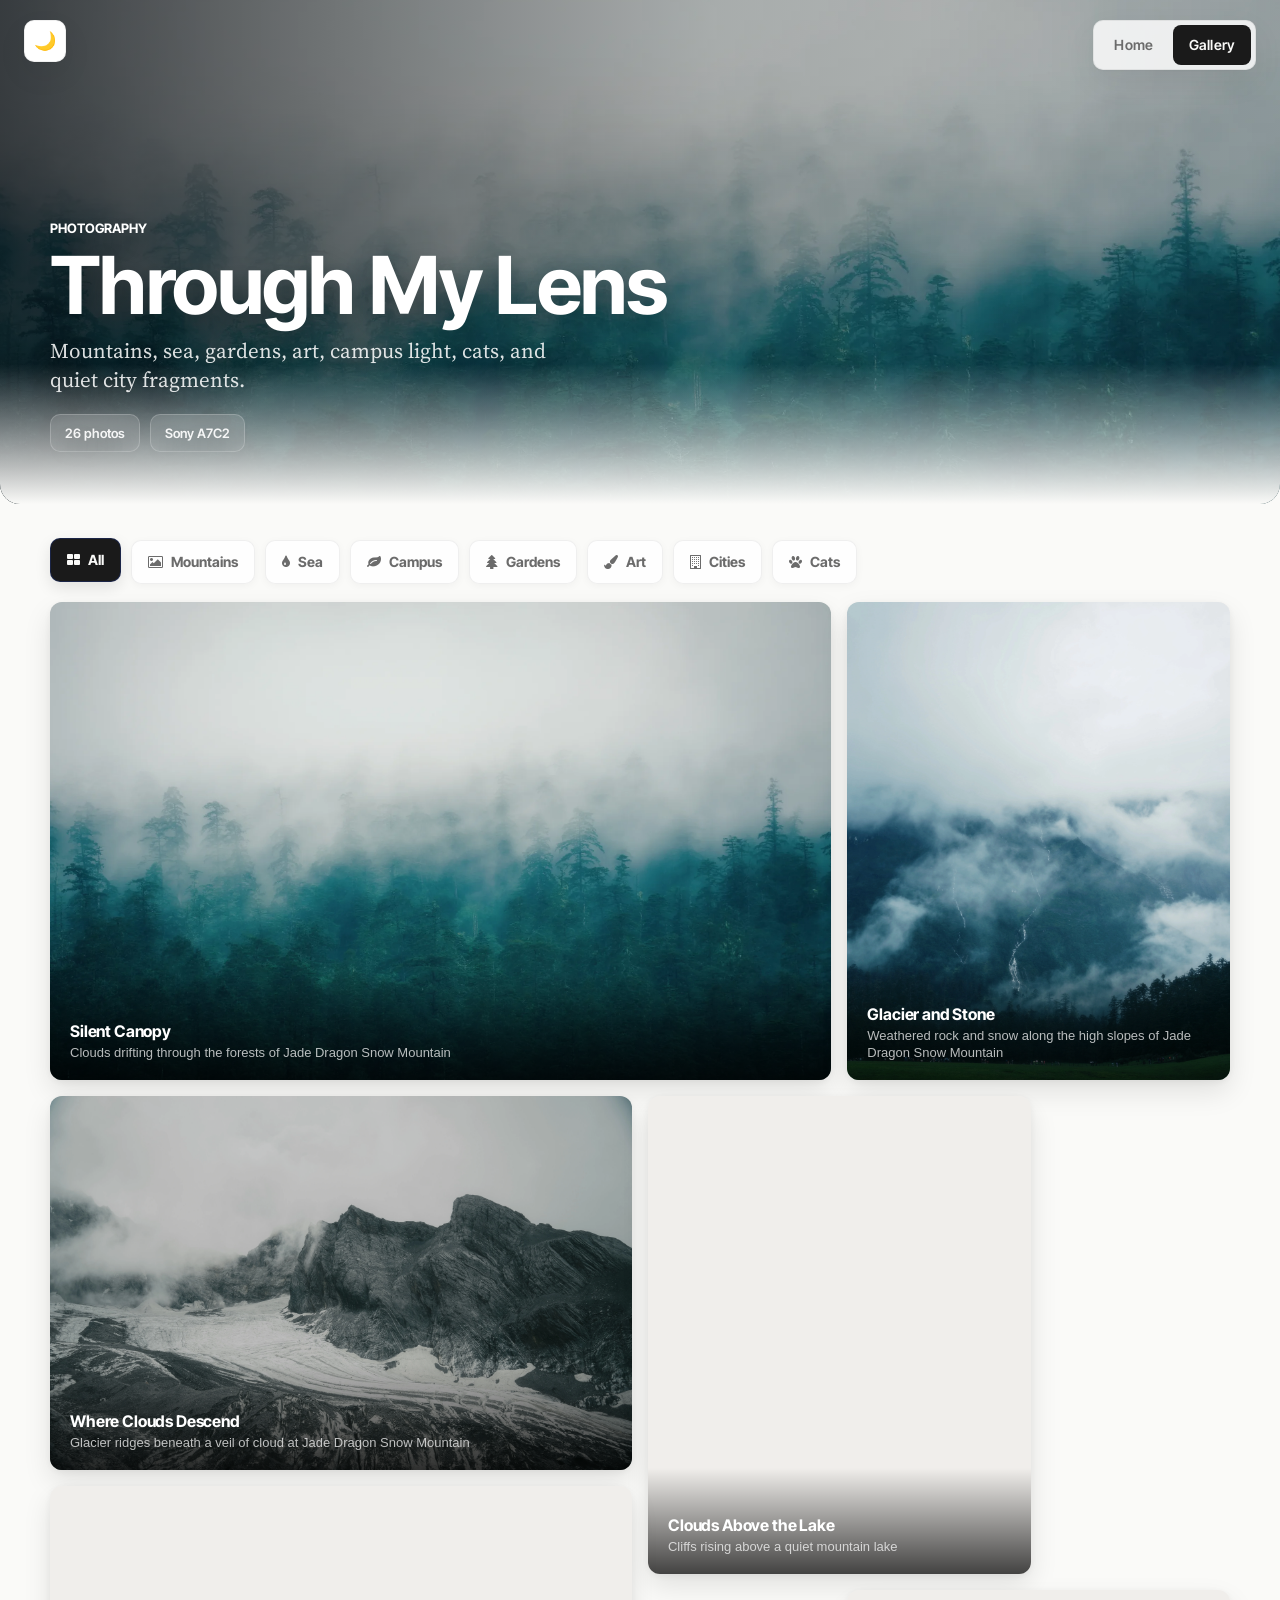
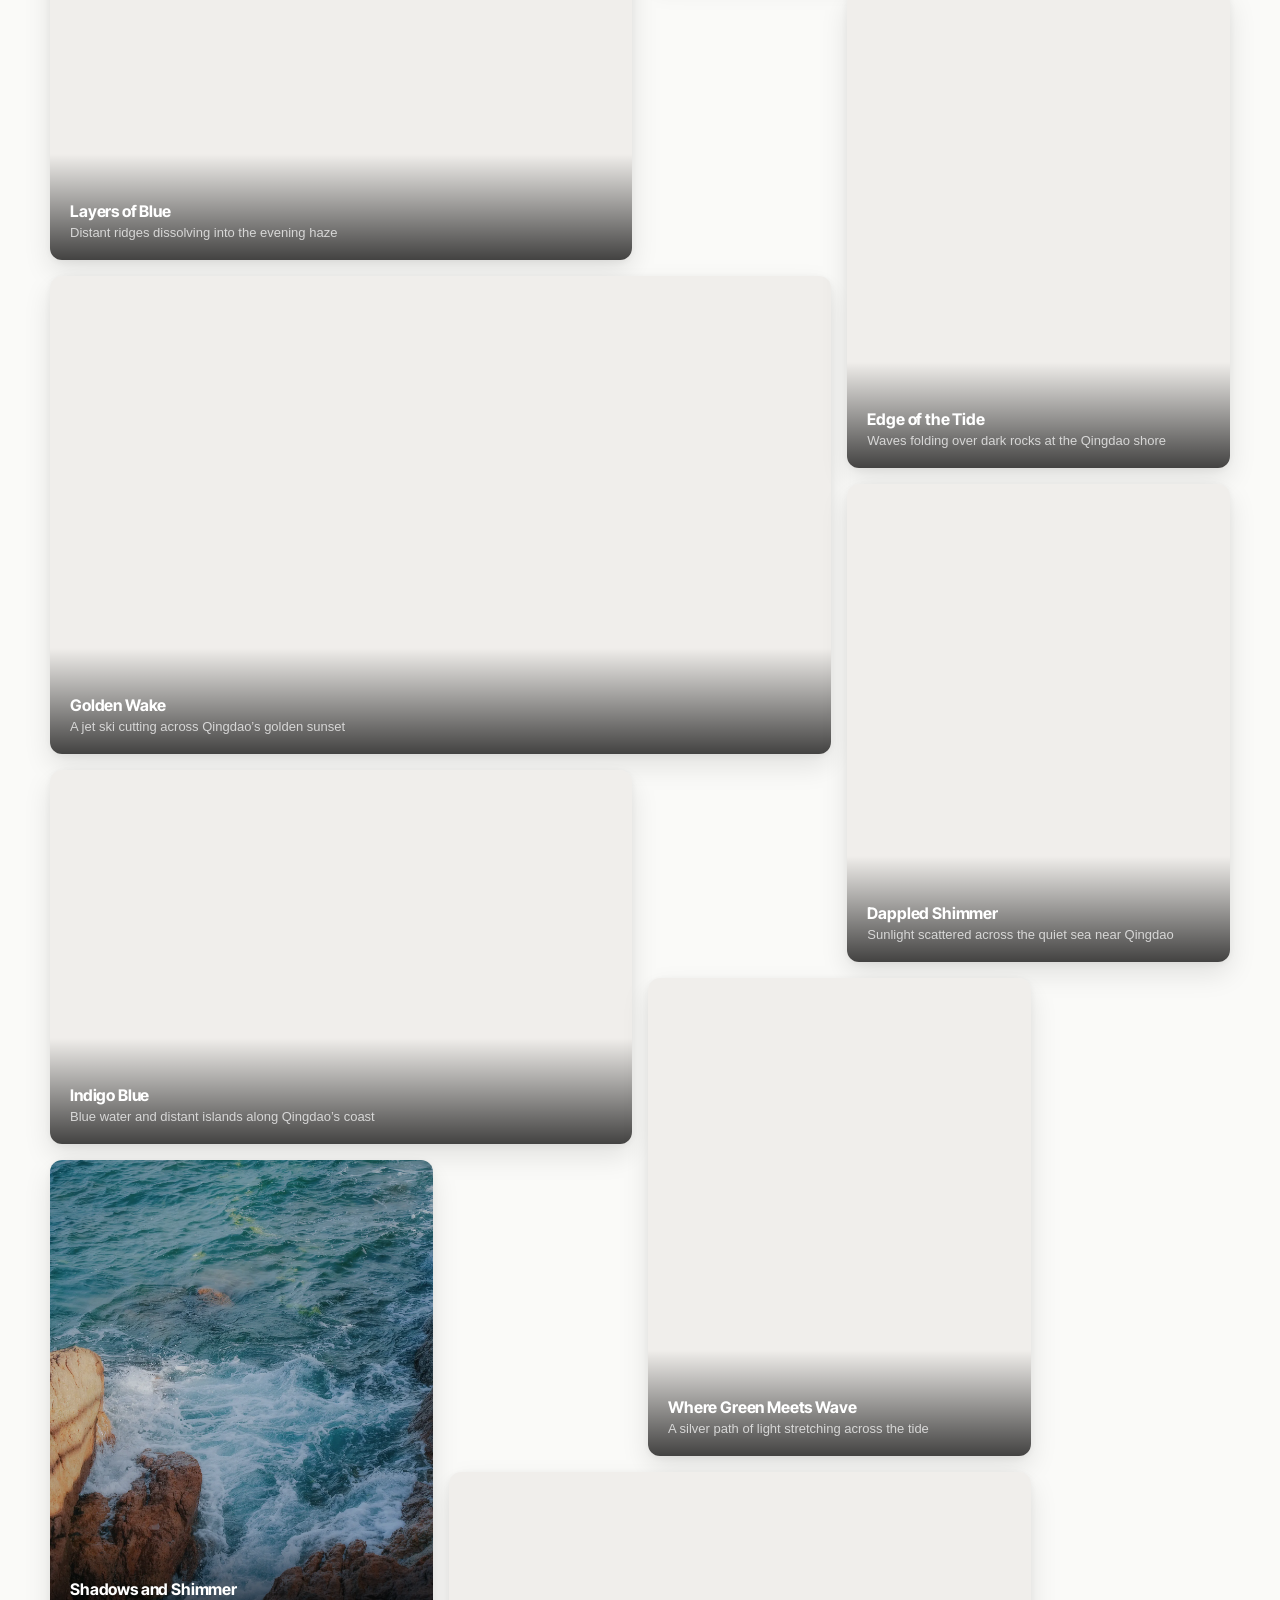
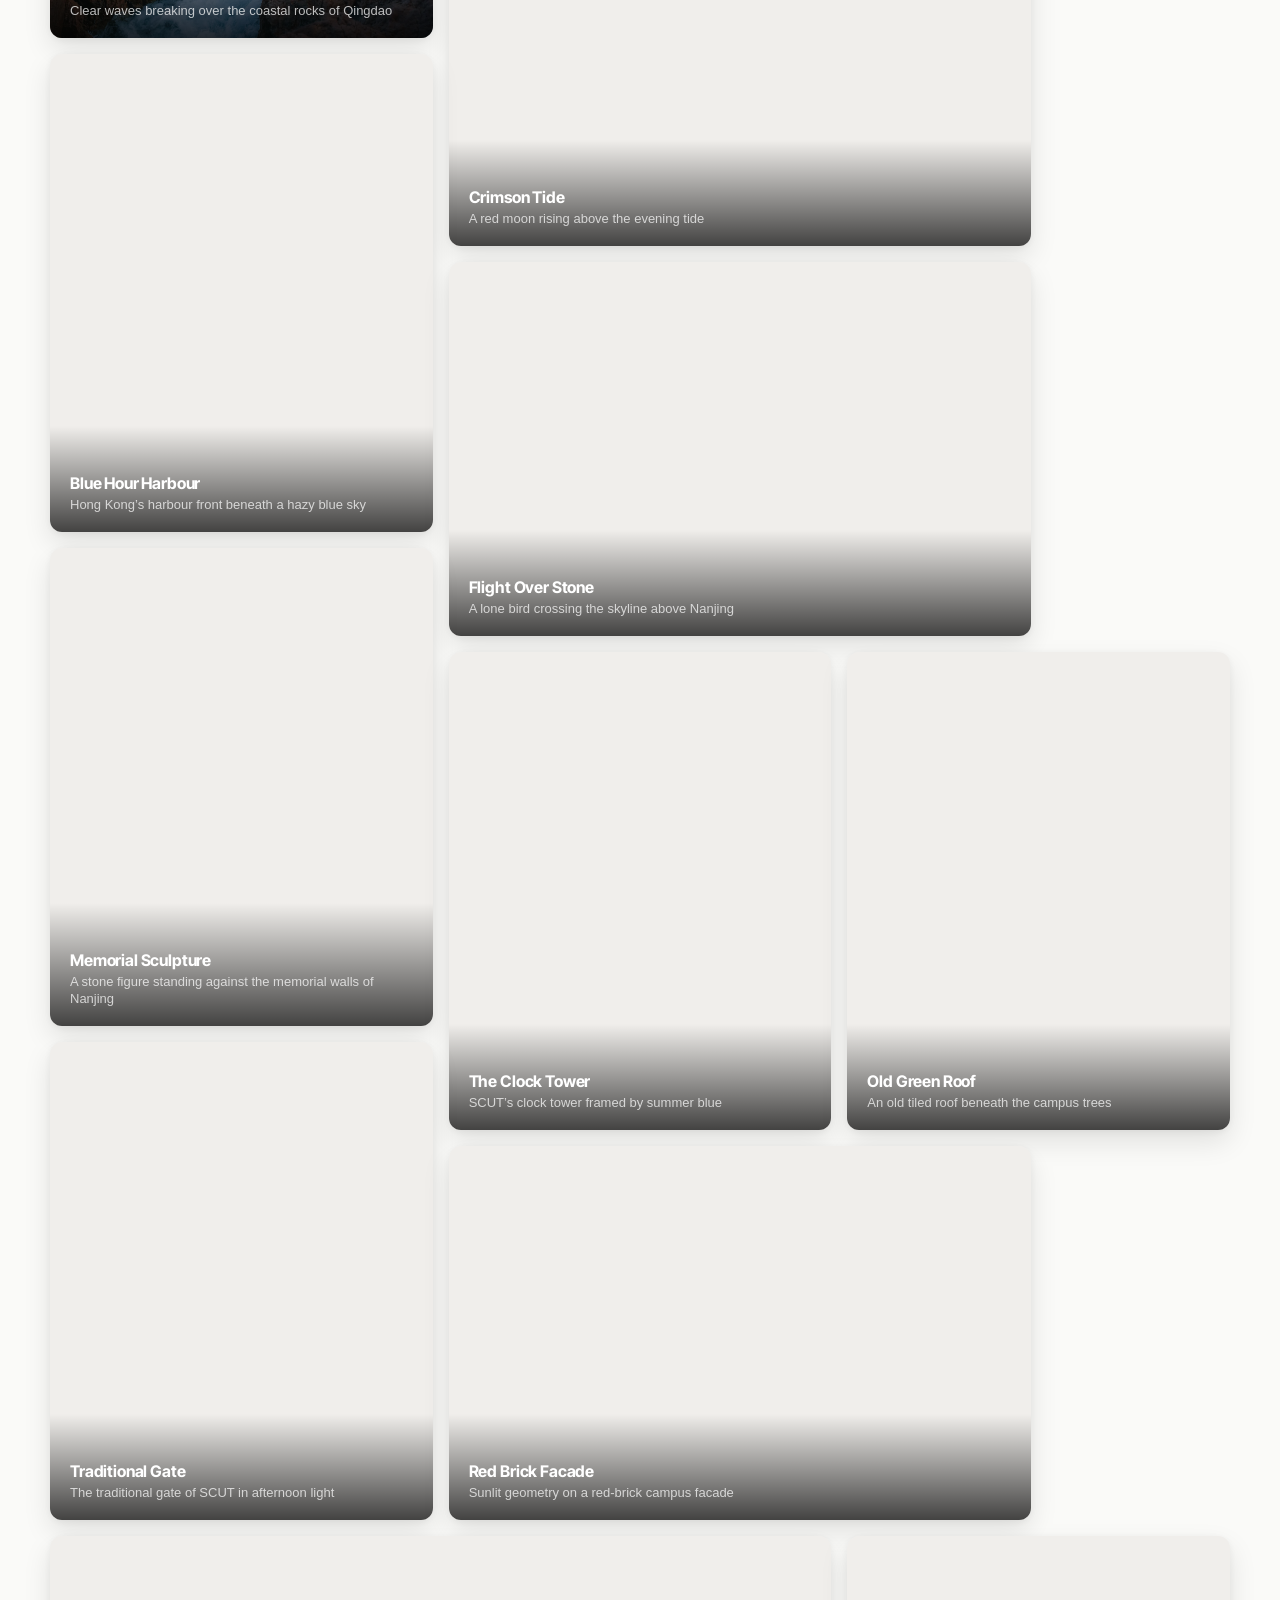
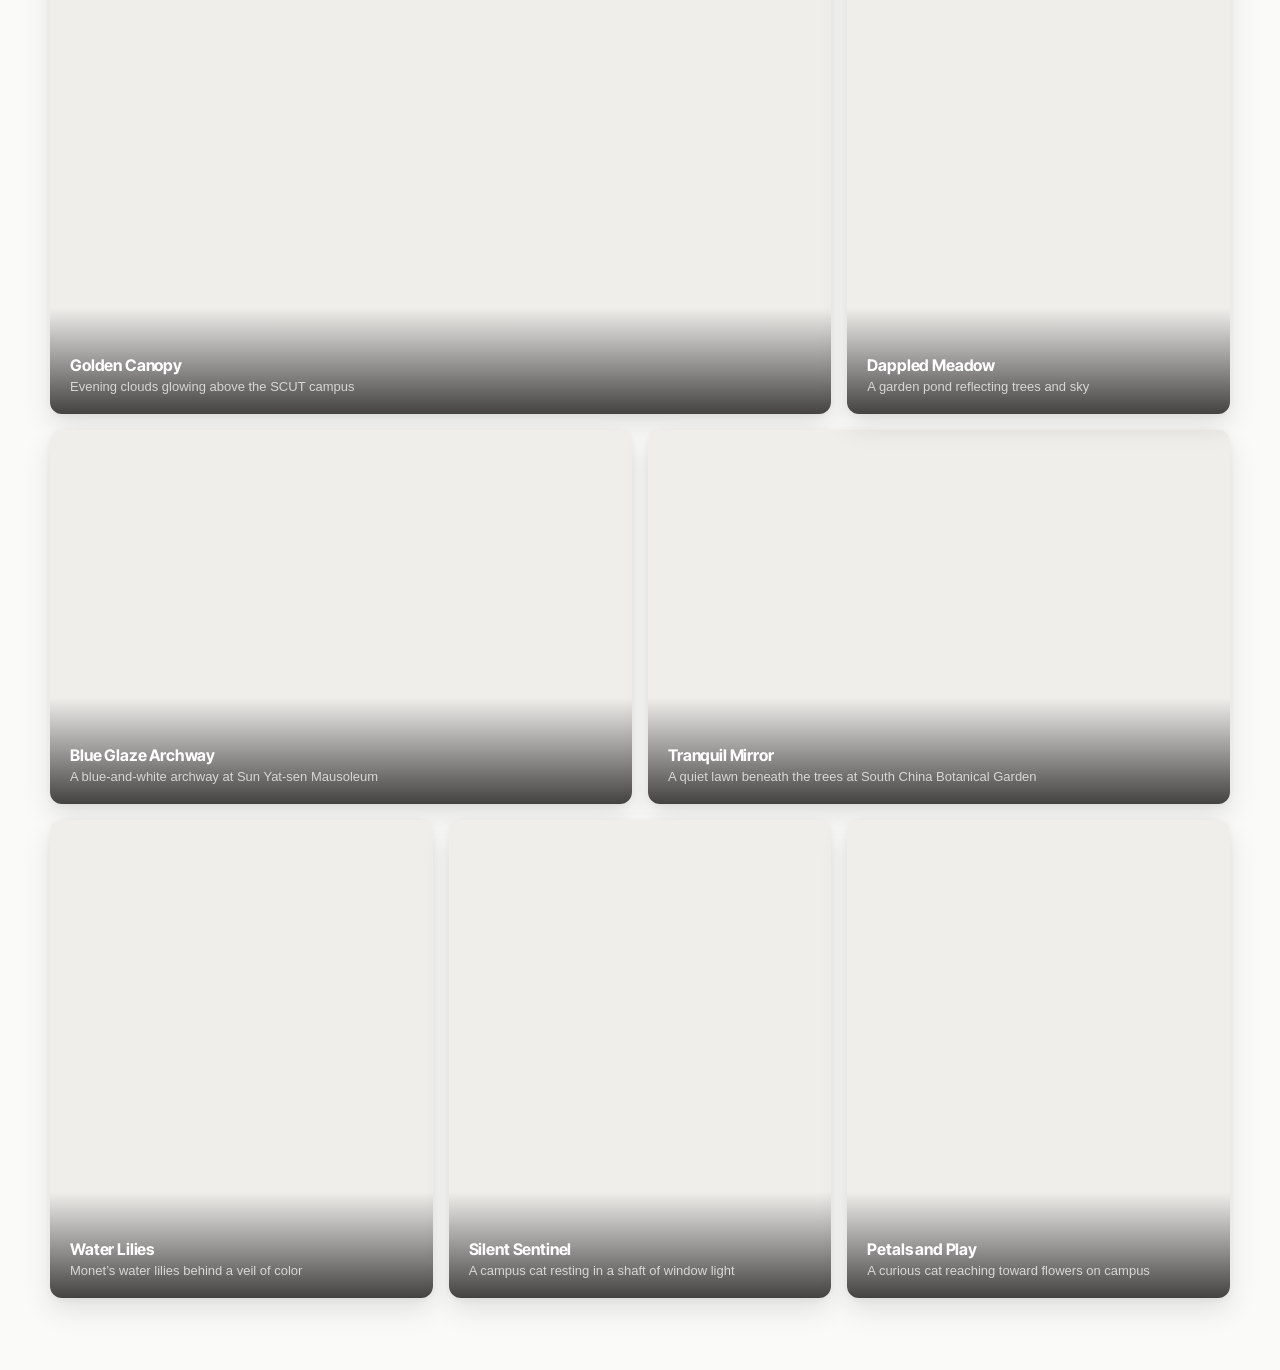
==== commit fdcf7352: "fix stray CSS brace, add asset cache busting, widen sidebar, and apply theme before first paint" ====
--- a/gallery.html
+++ b/gallery.html
@@ -1,5 +1,5 @@
 <!doctype html>
-<html lang="zh-CN">
+<html lang="en">
   <head>
     <meta charset="utf-8">
     <meta name="viewport" content="width=device-width, initial-scale=1.0">
@@ -11,11 +11,23 @@
     <link href="https://fonts.googleapis.com/css2?family=Inter+Tight:wght@400;500;600;700;800&family=Source+Serif+4:opsz,wght@8..60,400;8..60,500;8..60,600&display=swap" rel="stylesheet">
     <link rel="stylesheet" href="https://cdn.jsdelivr.net/npm/font-awesome@4.7.0/css/font-awesome.min.css">
     <link rel="icon" href="/static/images/favicon.svg" type="image/svg+xml">
-    <link rel="stylesheet" href="/static/css/style.css">
+    <script>
+      // Apply the saved (or system) theme before first paint to avoid a flash.
+      (function () {
+        try {
+          var saved = localStorage.getItem('preferred-theme');
+          var dark = saved
+            ? saved === 'dark'
+            : window.matchMedia('(prefers-color-scheme: dark)').matches;
+          if (dark) document.documentElement.setAttribute('data-theme', 'dark');
+        } catch (e) {}
+      })();
+    </script>
+    <link rel="stylesheet" href="/static/css/style.css?v=20260912">
   </head>
 
   <body class="gallery-page">
-    <button id="theme-toggle" class="spring-btn" aria-label="切换主题">
+    <button id="theme-toggle" class="spring-btn" aria-label="Toggle colour theme">
       <span class="icon">🌙</span>
     </button>
 
@@ -96,7 +108,7 @@
       </button>
     </div>
 
-    <script src="/static/js/dark-mode.js"></script>
-    <script src="/static/js/gallery.js"></script>
+    <script src="/static/js/dark-mode.js?v=20260912"></script>
+    <script src="/static/js/gallery.js?v=20260912"></script>
   </body>
 </html>
--- a/static/css/style.css
+++ b/static/css/style.css
@@ -1,12 +1,11 @@
 /* =========================================
    1. Variables & Reset & Font (全局通用)
    ========================================= */
-@import url('https://fonts.googleapis.com/css2?family=Inter+Tight:wght@400;500;600;700;800&family=Source+Serif+4:opsz,wght@8..60,400;8..60,500;8..60,600&display=swap');
 
 /* 1. 定义康熙字典体 */
 @font-face {
   font-family: 'KangXi';
-  src: url('../fonts/KangXi.otf') format('truetype'); 
+  src: url('../fonts/KangXi.otf') format('opentype'); 
   font-display: swap; 
 }
 
@@ -88,12 +87,12 @@
 
 /* [首页默认布局] Grid 布局，侧边栏+内容 */
 .layout-wrapper {
-  max-width: 1180px;
+  max-width: 1320px;
   margin: 0 auto;
-  padding: 60px 28px 80px;
+  padding: 56px 32px 80px;
   display: grid;
-  grid-template-columns: 340px 1fr;
-  gap: 56px;
+  grid-template-columns: 320px 1fr;
+  gap: 48px;
   align-items: start;
 }
 
@@ -245,12 +244,14 @@
 .avatar-container { position: relative; width: 120px; height: 120px; margin: 0 0 28px; }
 .avatar { width: 100%; height: 100%; border-radius: 12px; object-fit: cover; border: 1px solid rgba(0, 0, 0, 0.06); box-shadow: 0 8px 24px rgba(0,0,0,0.08); }
 .status-badge { position: absolute; bottom: -8px; right: -8px; background: var(--surface-color); width: 34px; height: 34px; border: var(--card-border); border-radius: 10px; display: flex; align-items: center; justify-content: center; font-size: 18px; box-shadow: var(--card-shadow); animation: wave 2s infinite; }
-.name { font-family: var(--font-display); font-size: 30px; line-height: 1.1; font-weight: 800; margin-bottom: 8px; letter-spacing: -0.01em; }
-.bio { color: var(--text-secondary); font-size: 15px; margin-bottom: 32px; letter-spacing: 0.01em; }
+.name { font-family: var(--font-display); font-size: 26px; line-height: 1.1; font-weight: 800; margin-bottom: 8px; letter-spacing: -0.01em; }
+.bio { color: var(--text-secondary); font-size: 14px; margin-bottom: 32px; letter-spacing: 0.01em; }
 .social-links { display: flex; justify-content: center; gap: 10px; margin-bottom: 24px; }
 .profile-card .social-links { justify-content: flex-start; }
 .social-btn { width: 40px; height: 40px; border-radius: 10px; background: var(--surface-muted); display: flex; align-items: center; justify-content: center; color: var(--text-secondary); font-size: 16px; border: 1px solid transparent; transition: all 0.2s ease; }
 .social-btn:hover { color: var(--accent); background: var(--accent-subtle); border-color: rgba(30, 64, 175, 0.12); transform: translateY(-2px); }
+.social-btn svg { width: 17px; height: 17px; fill: currentColor; display: block; }
+.download-btn svg { width: 13px; height: 13px; fill: currentColor; display: block; }
 [data-theme="dark"] .social-btn { background: rgba(255, 255, 255, 0.06); }
 [data-theme="dark"] .social-btn:hover { color: var(--accent); background: rgba(96, 165, 250, 0.1); border-color: rgba(96, 165, 250, 0.2); }
 .contact-mini { font-size: 13px; color: var(--text-secondary); margin-bottom: 28px; }
@@ -260,10 +261,11 @@
 /* =========================================
    5. Home Content (首页内容样式)
    ========================================= */
-.section-title { font-family: var(--font-display); font-size: 24px; line-height: 1.1; font-weight: 800; margin-bottom: 24px; display: flex; align-items: center; gap: 12px; letter-spacing: -0.01em; }
-.section-title::before { content: ''; display: block; width: 4px; height: 24px; background: var(--accent); border-radius: 2px; }
+.section-title { font-family: var(--font-display); font-size: 20px; line-height: 1.15; font-weight: 800; margin-bottom: 18px; display: flex; align-items: center; gap: 12px; letter-spacing: -0.01em; }
+.section-title::before { content: ''; display: block; width: 3px; height: 20px; background: var(--accent); border-radius: 2px; }
 .highlight { color: var(--accent); }
-.text-content p { margin-bottom: 18px; color: var(--text-primary); font-family: var(--font-serif); font-size: 20px; line-height: 1.55; }
+.text-content p { margin-bottom: 14px; color: var(--text-primary); font-family: var(--font-serif); font-size: 17px; line-height: 1.65; max-width: 78ch; }
+.text-content p:last-child { margin-bottom: 0; }
 .news-box { background: var(--surface-muted); border-radius: 10px; padding: 20px; margin-top: 24px; border: 1px solid rgba(0, 0, 0, 0.03); }
 .news-header { font-size: 12px; font-weight: 700; text-transform: uppercase; color: var(--accent); margin-bottom: 12px; letter-spacing: 0.03em; }
 .news-list li { display: flex; gap: 12px; font-size: 14px; margin-bottom: 8px; }
@@ -296,6 +298,35 @@
 .hobby-tag { background: var(--surface-muted); padding: 10px 16px; border-radius: 10px; font-size: 13px; font-weight: 600; transition: all 0.25s ease; cursor: default; border: 1px solid rgba(0, 0, 0, 0.04); }
 .hobby-tag:hover { transform: translateY(-2px); background: var(--text-primary); color: var(--bg-color); box-shadow: 0 6px 16px rgba(0,0,0,0.08); }
 .hobby-link { cursor: pointer; }
+.nowrap { white-space: nowrap; }
+
+/* Publications */
+.pub-list { display: flex; flex-direction: column; gap: 14px; }
+.pub-item { display: flex; gap: 18px; align-items: flex-start; padding: 18px; border-radius: 10px; background: var(--surface-muted); border: 1px solid rgba(0, 0, 0, 0.04); transition: transform 0.25s ease, border-color 0.25s ease, box-shadow 0.25s ease; }
+.pub-item:hover { transform: translateY(-2px); border-color: rgba(30, 64, 175, 0.15); box-shadow: 0 6px 16px rgba(0,0,0,0.06); }
+[data-theme="dark"] .pub-item:hover { border-color: rgba(96, 165, 250, 0.2); }
+.pub-thumb { flex: 0 0 300px; display: block; overflow: hidden; border-radius: 8px; padding: 8px; background: #ffffff; border: 1px solid rgba(0, 0, 0, 0.06); }
+.pub-thumb img { width: 100%; height: auto; display: block; transition: transform 0.35s ease; }
+.pub-item:hover .pub-thumb img { transform: scale(1.03); }
+[data-theme="dark"] .pub-thumb { border-color: rgba(255, 255, 255, 0.10); }
+.pub-body { display: flex; flex-direction: column; gap: 6px; min-width: 0; }
+.pub-venue { align-self: flex-start; font-family: var(--font-display); font-size: 11px; font-weight: 800; letter-spacing: 0.04em; text-transform: uppercase; color: var(--accent); background: var(--accent-subtle); padding: 3px 8px; border-radius: 5px; }
+.pub-title { font-size: 15px; font-weight: 700; line-height: 1.35; }
+.pub-title a { border-bottom: 1px solid transparent; transition: color 0.2s ease, border-color 0.2s ease; }
+.pub-title a:hover { color: var(--accent); border-bottom-color: var(--accent); }
+.pub-authors { font-size: 13px; color: var(--text-secondary); }
+.pub-authors strong { color: var(--text-primary); font-weight: 700; }
+.pub-note { font-size: 13px; line-height: 1.6; color: var(--text-secondary); }
+.pub-links { display: flex; flex-wrap: wrap; gap: 8px; margin-top: 4px; }
+.pub-links a { font-size: 12px; font-weight: 700; letter-spacing: 0.02em; padding: 4px 10px; border-radius: 6px; background: var(--surface-color); border: 1px solid rgba(0, 0, 0, 0.06); color: var(--text-secondary); transition: all 0.2s ease; }
+.pub-links a:hover { color: var(--accent); border-color: rgba(30, 64, 175, 0.2); background: var(--accent-subtle); }
+[data-theme="dark"] .pub-links a { background: rgba(255, 255, 255, 0.05); border-color: rgba(255, 255, 255, 0.08); }
+[data-theme="dark"] .pub-links a:hover { color: var(--accent); border-color: rgba(96, 165, 250, 0.25); background: rgba(96, 165, 250, 0.1); }
+
+@media (max-width: 900px) {
+  .pub-item { flex-direction: column; }
+  .pub-thumb { flex: 0 0 auto; width: 100%; }
+}
 
 /* =========================================
    6. Gallery Styles
@@ -787,3 +818,15 @@
   font-family: var(--font-art);
   font-weight: normal;
 }
+
+/* =========================================
+   Reduced motion
+   ========================================= */
+@media (prefers-reduced-motion: reduce) {
+  *, *::before, *::after {
+    animation-duration: 0.01ms !important;
+    animation-iteration-count: 1 !important;
+    transition-duration: 0.01ms !important;
+    scroll-behavior: auto !important;
+  }
+}
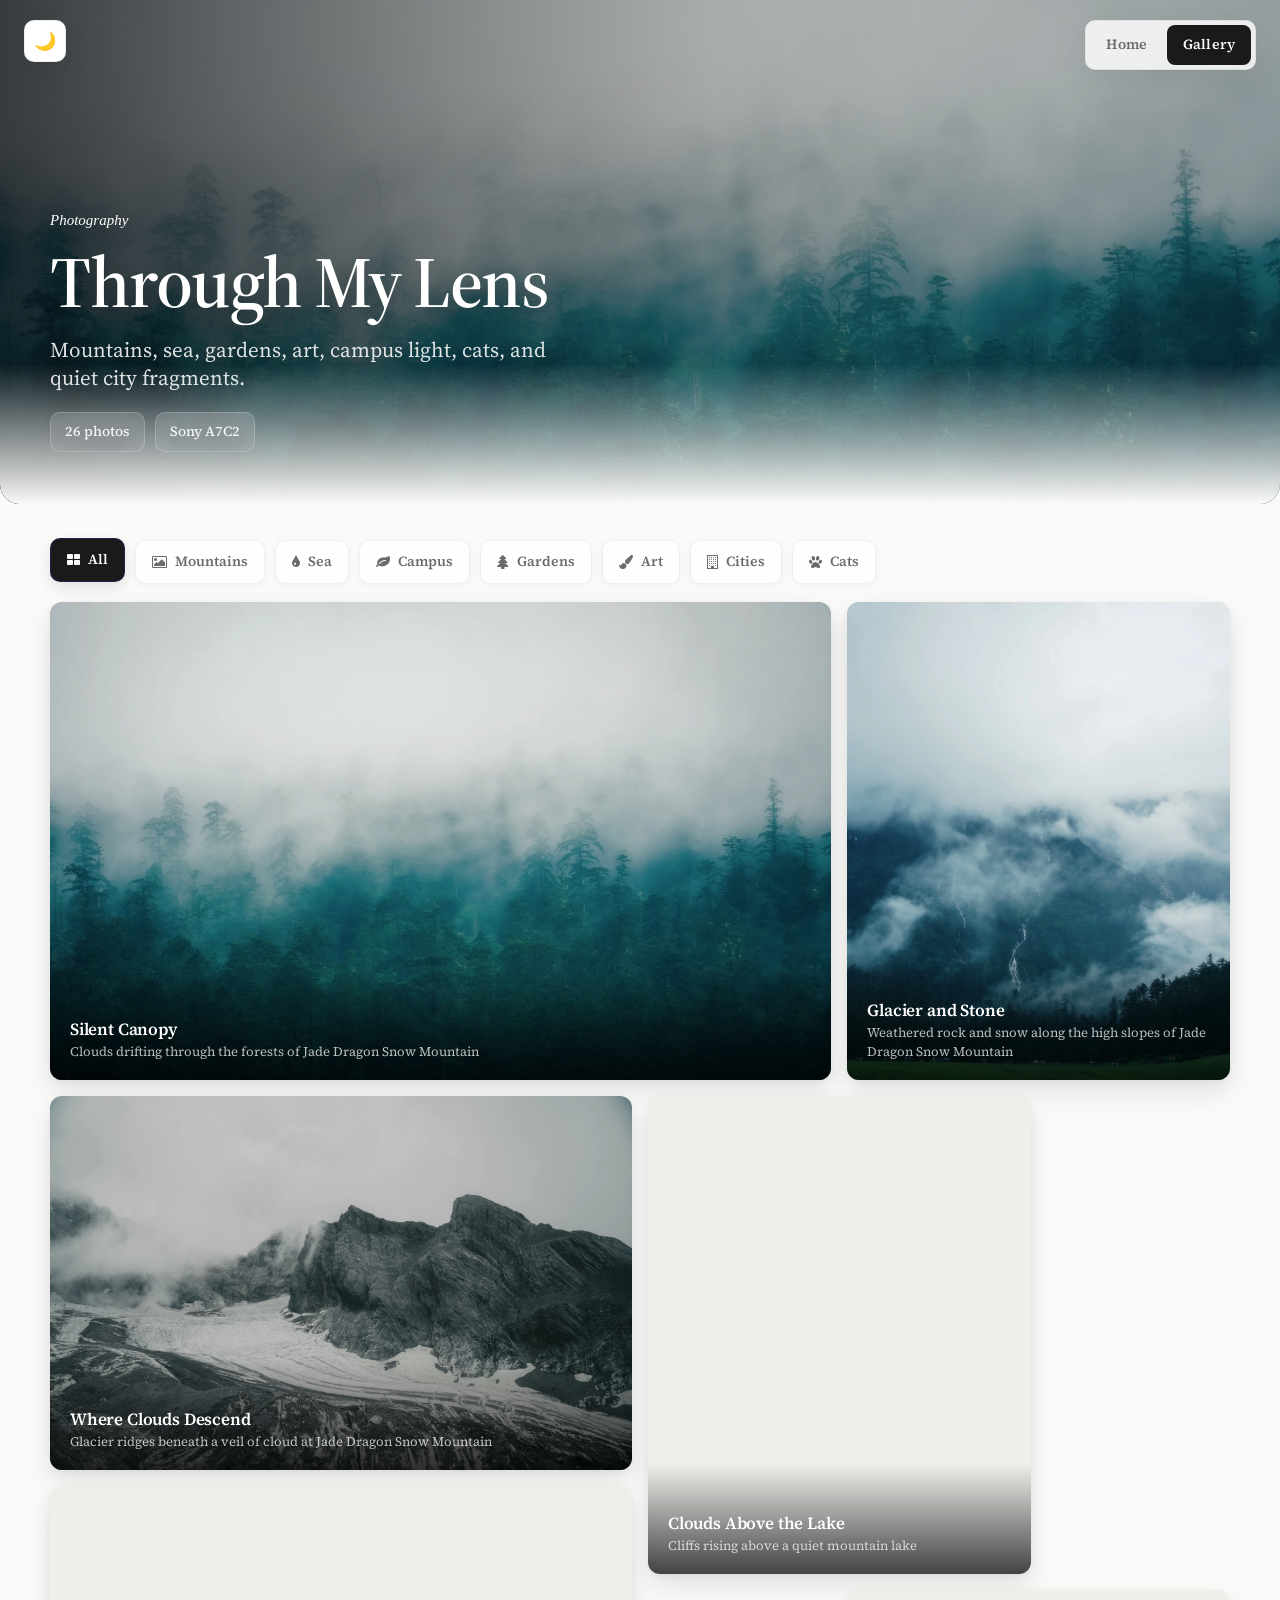
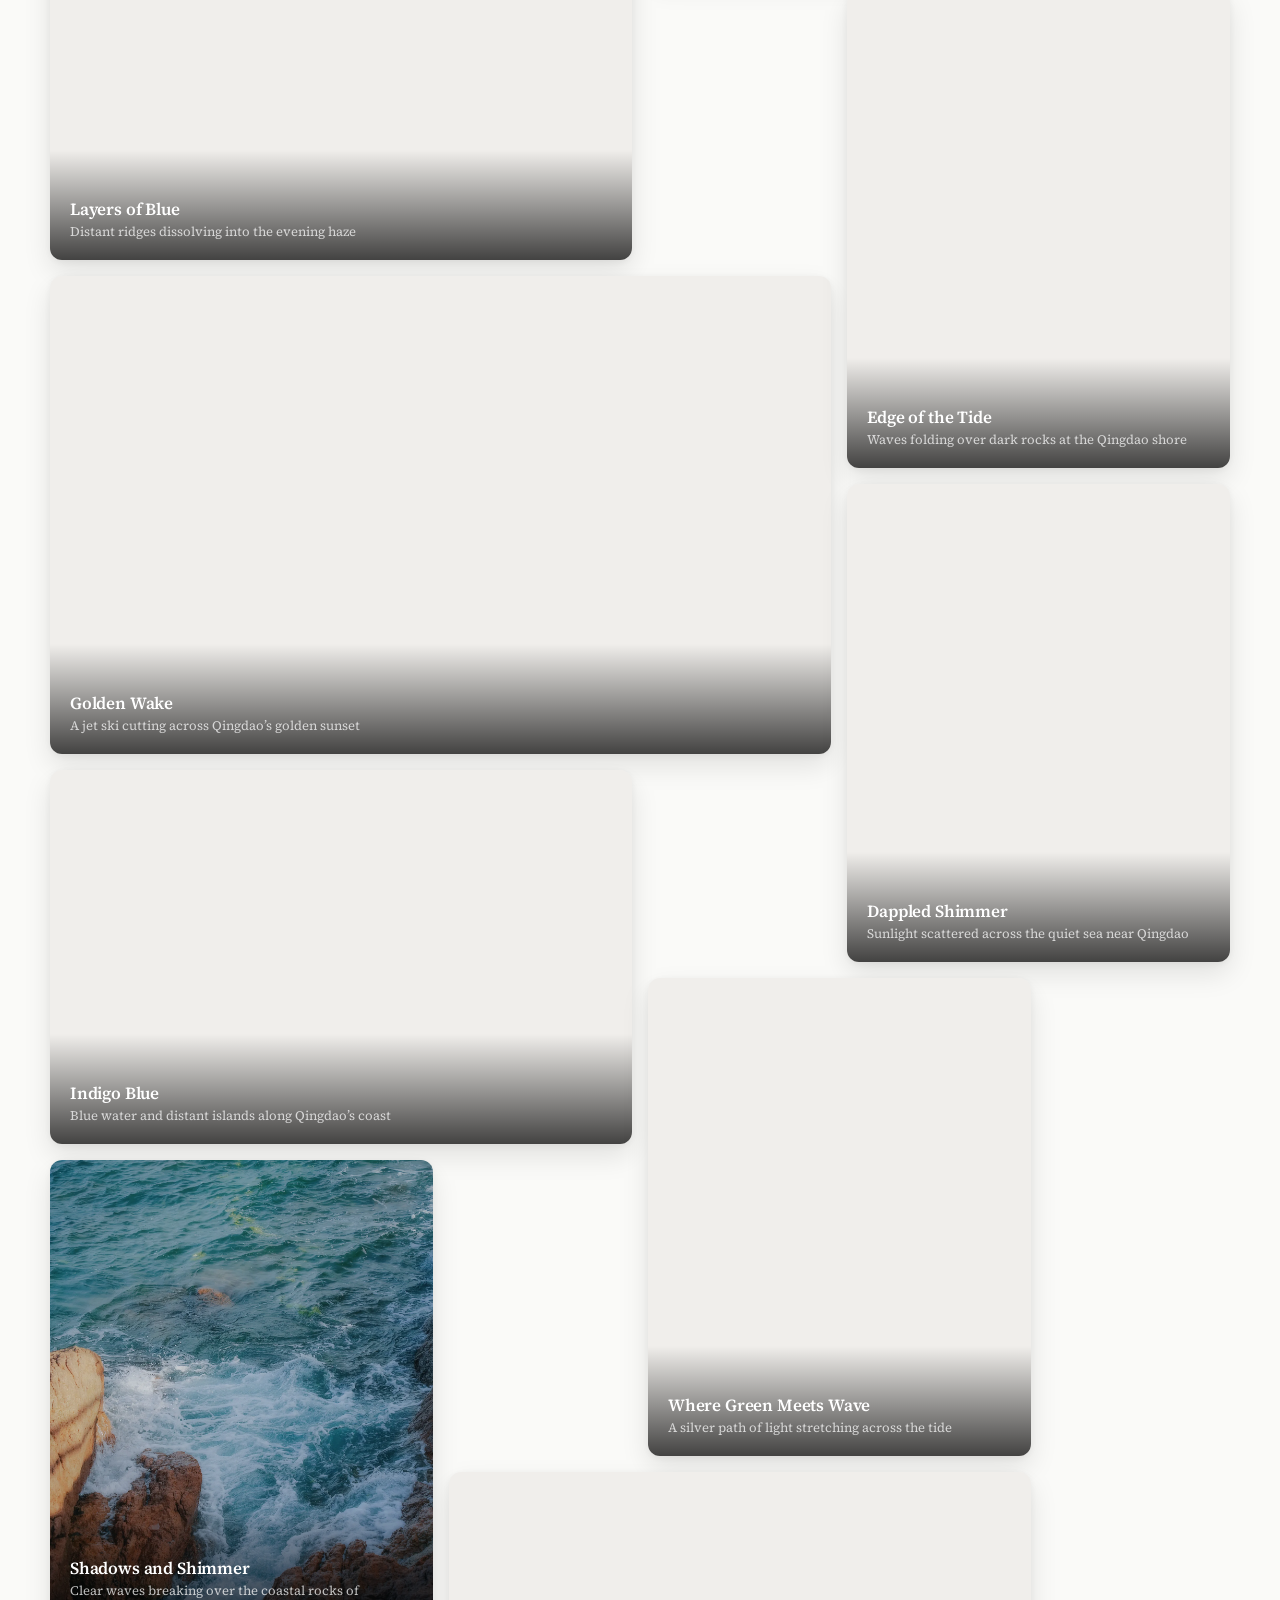
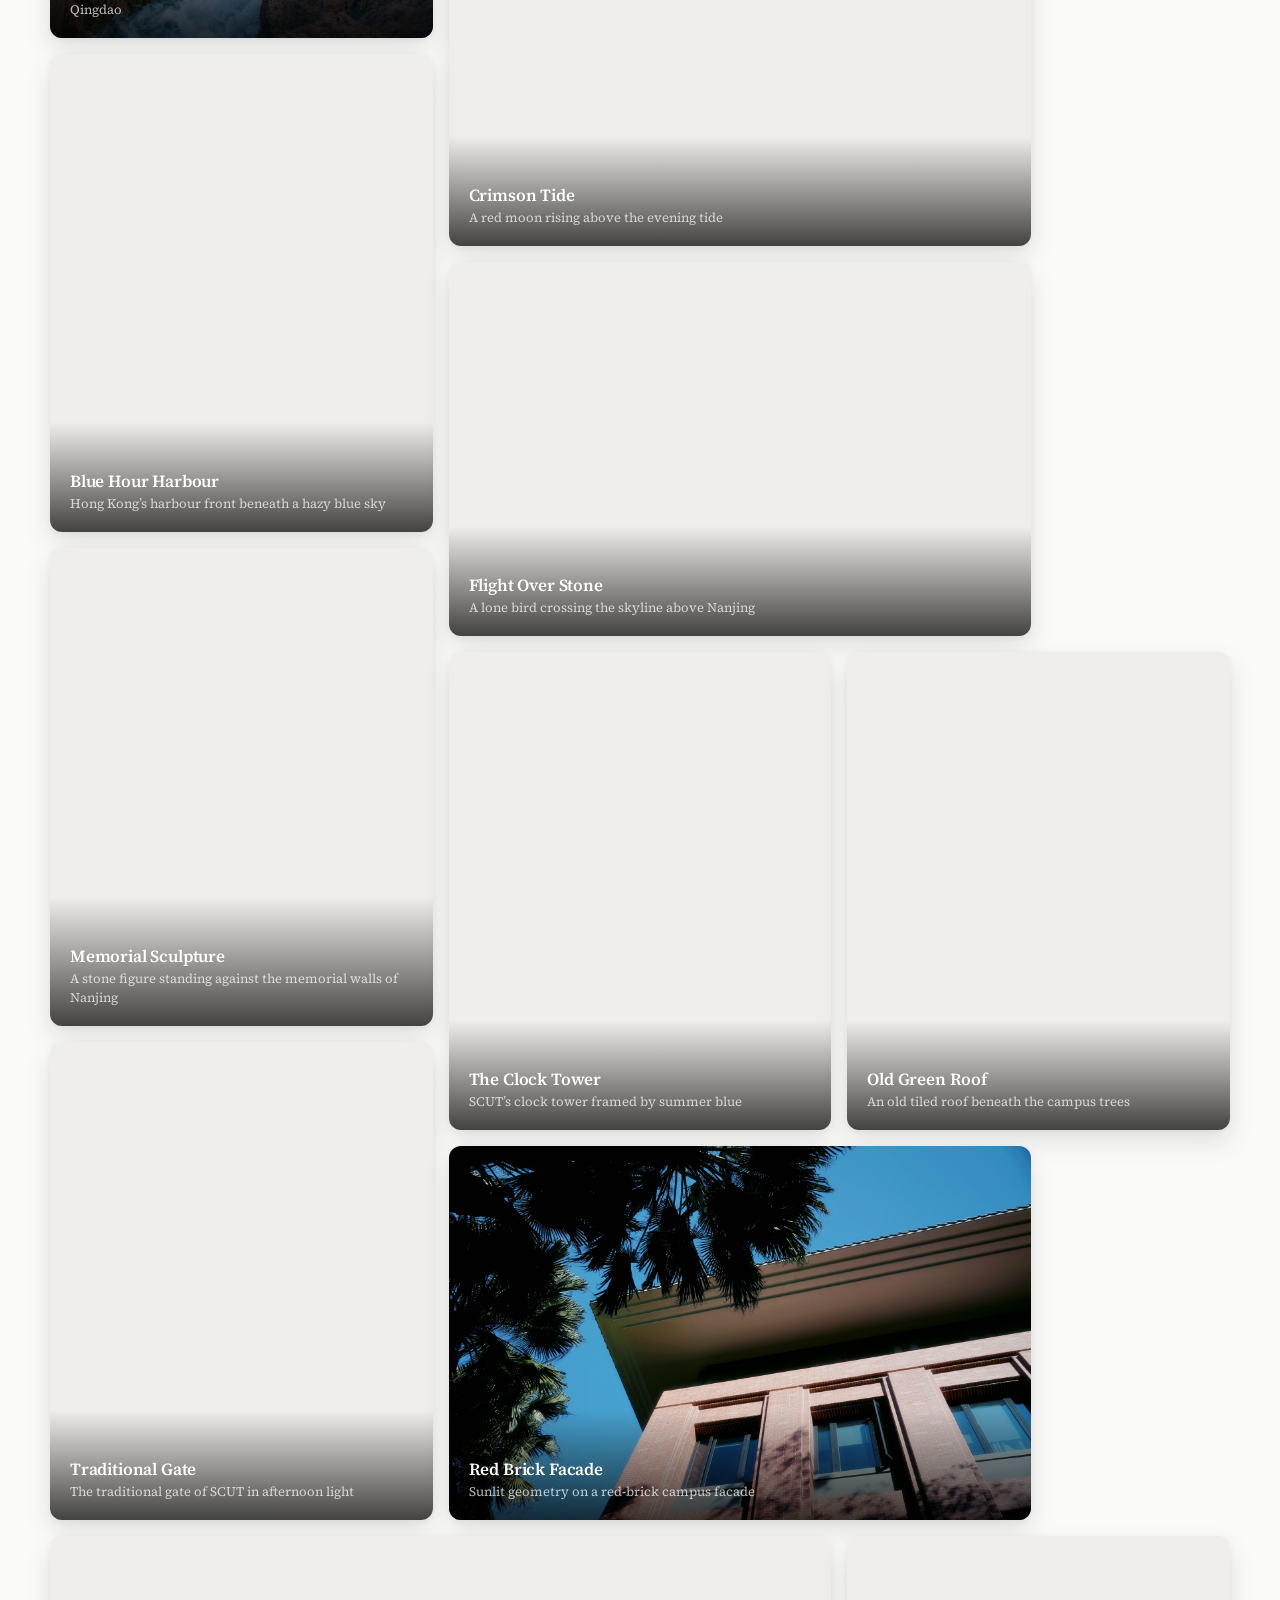
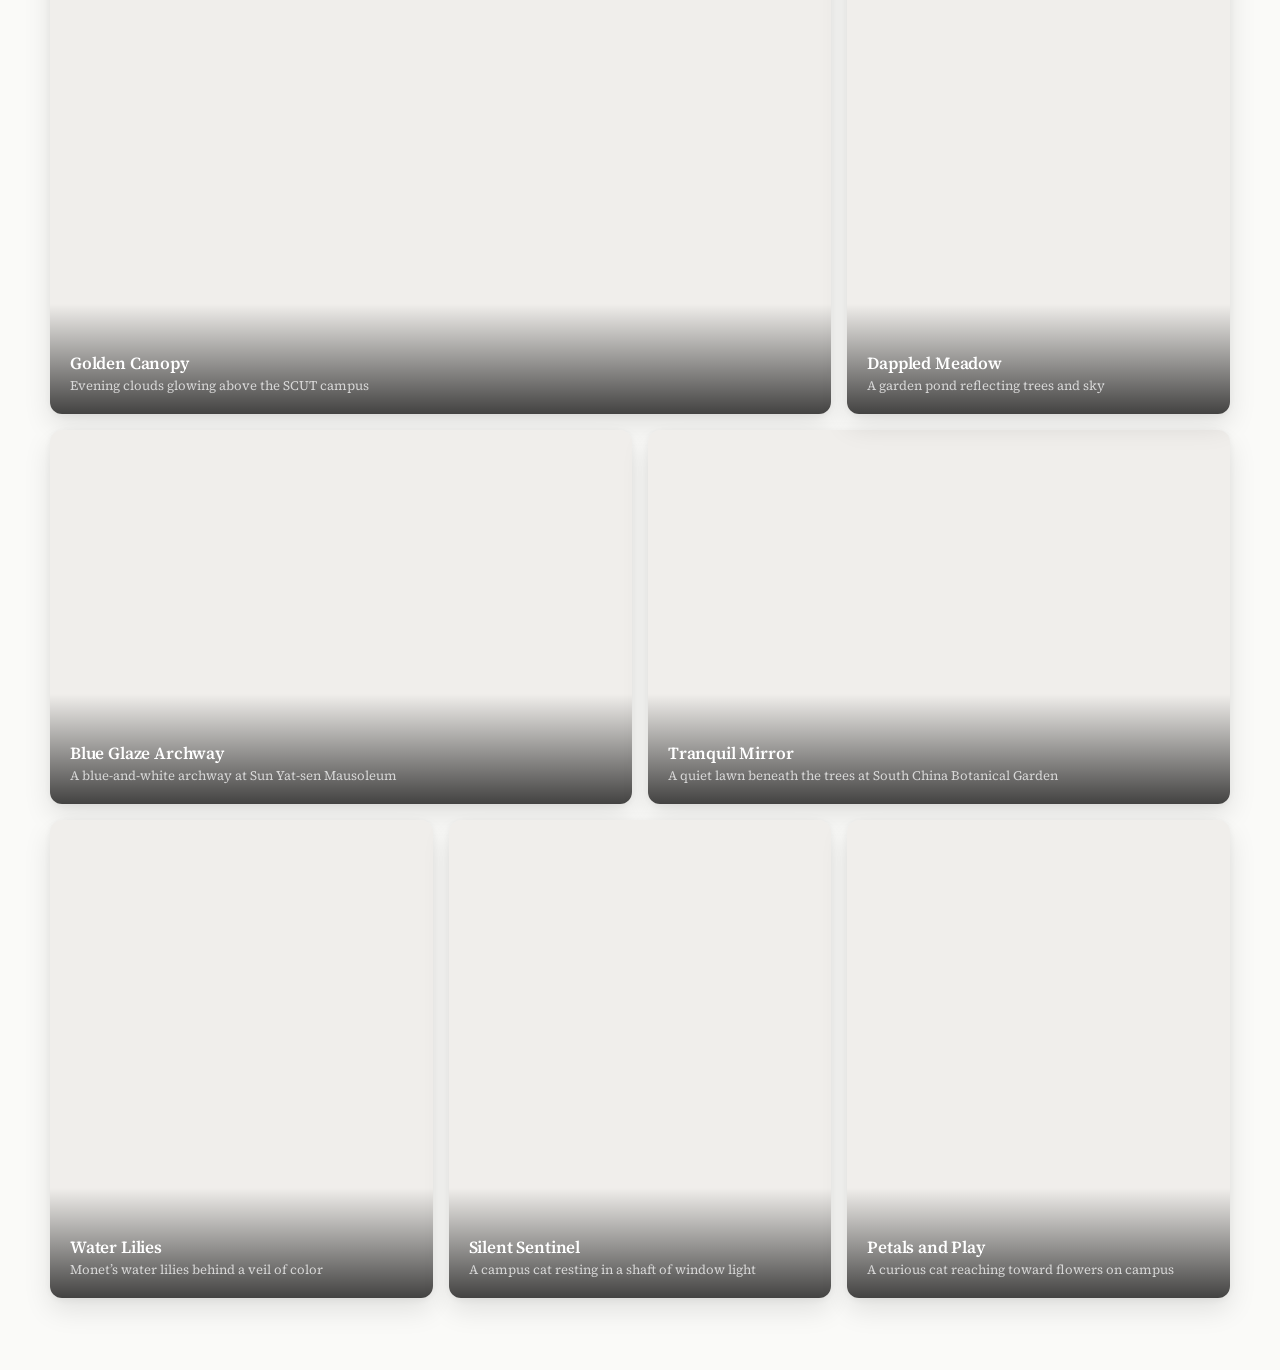
==== commit 562491b9: "Align gallery typography with the serif homepage style" ====
--- a/gallery.html
+++ b/gallery.html
@@ -23,7 +23,7 @@
         } catch (e) {}
       })();
     </script>
-    <link rel="stylesheet" href="/static/css/style.css?v=20260912">
+    <link rel="stylesheet" href="/static/css/style.css?v=20261015-gallery">
   </head>
 
   <body class="gallery-page">
--- a/static/css/style.css
+++ b/static/css/style.css
@@ -123,10 +123,6 @@
 
   .sidebar {
     position: static;
-  }
-
-  .text-content p {
-    font-size: 18px;
   }
 
   .section-title {
@@ -264,8 +260,13 @@
 .section-title { font-family: var(--font-display); font-size: 20px; line-height: 1.15; font-weight: 800; margin-bottom: 18px; display: flex; align-items: center; gap: 12px; letter-spacing: -0.01em; }
 .section-title::before { content: ''; display: block; width: 3px; height: 20px; background: var(--accent); border-radius: 2px; }
 .highlight { color: var(--accent); }
-.text-content p { margin-bottom: 14px; color: var(--text-primary); font-family: var(--font-serif); font-size: 17px; line-height: 1.65; max-width: 78ch; }
+/* 正文：撑满卡片宽度，段落内不出现孤字/孤行 */
+.text-content p { margin-bottom: 0.9em; color: var(--text-primary); font-family: var(--font-serif); font-size: 18px; line-height: 1.7; text-wrap: pretty; }
 .text-content p:last-child { margin-bottom: 0; }
+/* 只有真正的链接带下划线，和纯高亮的蓝色强调区分开 */
+.text-content a { text-decoration: underline; text-decoration-thickness: 1px; text-underline-offset: 3px; text-decoration-color: rgba(30, 64, 175, 0.3); transition: text-decoration-color 0.2s ease; }
+.text-content a:hover { text-decoration-color: var(--accent); }
+[data-theme="dark"] .text-content a { text-decoration-color: rgba(96, 165, 250, 0.35); }
 .news-box { background: var(--surface-muted); border-radius: 10px; padding: 20px; margin-top: 24px; border: 1px solid rgba(0, 0, 0, 0.03); }
 .news-header { font-size: 12px; font-weight: 700; text-transform: uppercase; color: var(--accent); margin-bottom: 12px; letter-spacing: 0.03em; }
 .news-list li { display: flex; gap: 12px; font-size: 14px; margin-bottom: 8px; }
@@ -310,6 +311,10 @@
 .pub-item:hover .pub-thumb img { transform: scale(1.03); }
 [data-theme="dark"] .pub-thumb { border-color: rgba(255, 255, 255, 0.10); }
 .pub-body { display: flex; flex-direction: column; gap: 6px; min-width: 0; }
+.pub-item-compact { display: grid; grid-template-columns: 280px minmax(0, 1fr); gap: 12px 18px; align-items: center; }
+.pub-item-compact > .pub-note,
+.pub-item-compact > .pub-links { grid-column: 1 / -1; }
+.pub-item-compact > .pub-links { margin-top: 0; }
 .pub-venue { align-self: flex-start; font-family: var(--font-display); font-size: 11px; font-weight: 800; letter-spacing: 0.04em; text-transform: uppercase; color: var(--accent); background: var(--accent-subtle); padding: 3px 8px; border-radius: 5px; }
 .pub-title { font-size: 15px; font-weight: 700; line-height: 1.35; }
 .pub-title a { border-bottom: 1px solid transparent; transition: color 0.2s ease, border-color 0.2s ease; }
@@ -325,6 +330,7 @@
 
 @media (max-width: 900px) {
   .pub-item { flex-direction: column; }
+  .pub-item-compact { grid-template-columns: minmax(0, 1fr); }
   .pub-thumb { flex: 0 0 auto; width: 100%; }
 }
 
@@ -332,6 +338,8 @@
    6. Gallery Styles
    ========================================= */
 body.gallery-page {
+  --font-main: var(--font-serif);
+  --font-display: var(--font-serif);
   min-height: 100vh;
   background: var(--bg-color);
 }
@@ -410,17 +418,18 @@
 
 .gallery-kicker {
   margin-bottom: 10px;
-  font-size: 13px;
-  font-weight: 700;
-  text-transform: uppercase;
+  font-size: 15px;
+  font-weight: 500;
+  font-style: italic;
   letter-spacing: 0;
 }
 
 .gallery-hero h1 {
   margin-bottom: 16px;
   font-family: var(--font-display);
-  font-size: 80px;
-  line-height: 0.9;
+  font-size: 72px;
+  font-weight: 600;
+  line-height: 1.05;
   letter-spacing: -0.02em;
   color: #fff;
 }
@@ -451,8 +460,8 @@
   color: rgba(255, 255, 255, 0.92);
   backdrop-filter: blur(16px);
   -webkit-backdrop-filter: blur(16px);
-  font-size: 13px;
-  font-weight: 600;
+  font-size: 14px;
+  font-weight: 500;
 }
 
 .gallery-toolbar,
@@ -482,7 +491,7 @@
   box-shadow: 0 2px 8px rgba(0, 0, 0, 0.04);
   cursor: pointer;
   font: inherit;
-  font-weight: 700;
+  font-weight: 600;
   font-size: 14px;
   transition: all 0.25s ease;
 }
@@ -528,6 +537,7 @@
   overflow: hidden;
   background: var(--surface-muted);
   color: #fff;
+  font-family: var(--font-serif);
   cursor: zoom-in;
   box-shadow:
     0 2px 8px rgba(0, 0, 0, 0.06),
@@ -586,15 +596,16 @@
 .gallery-item-info strong {
   font-family: var(--font-display);
   color: #fff;
-  font-size: 16px;
-  line-height: 1.2;
+  font-size: 17px;
+  font-weight: 600;
+  line-height: 1.3;
   letter-spacing: -0.01em;
 }
 
 .gallery-item-info span {
   color: rgba(255, 255, 255, 0.72);
   font-size: 13px;
-  line-height: 1.35;
+  line-height: 1.45;
 }
 
 .gallery-lightbox {
@@ -642,7 +653,8 @@
 
 .lightbox-frame strong {
   color: #fff;
-  font-size: 18px;
+  font-size: 19px;
+  font-weight: 600;
   letter-spacing: -0.01em;
 }
 
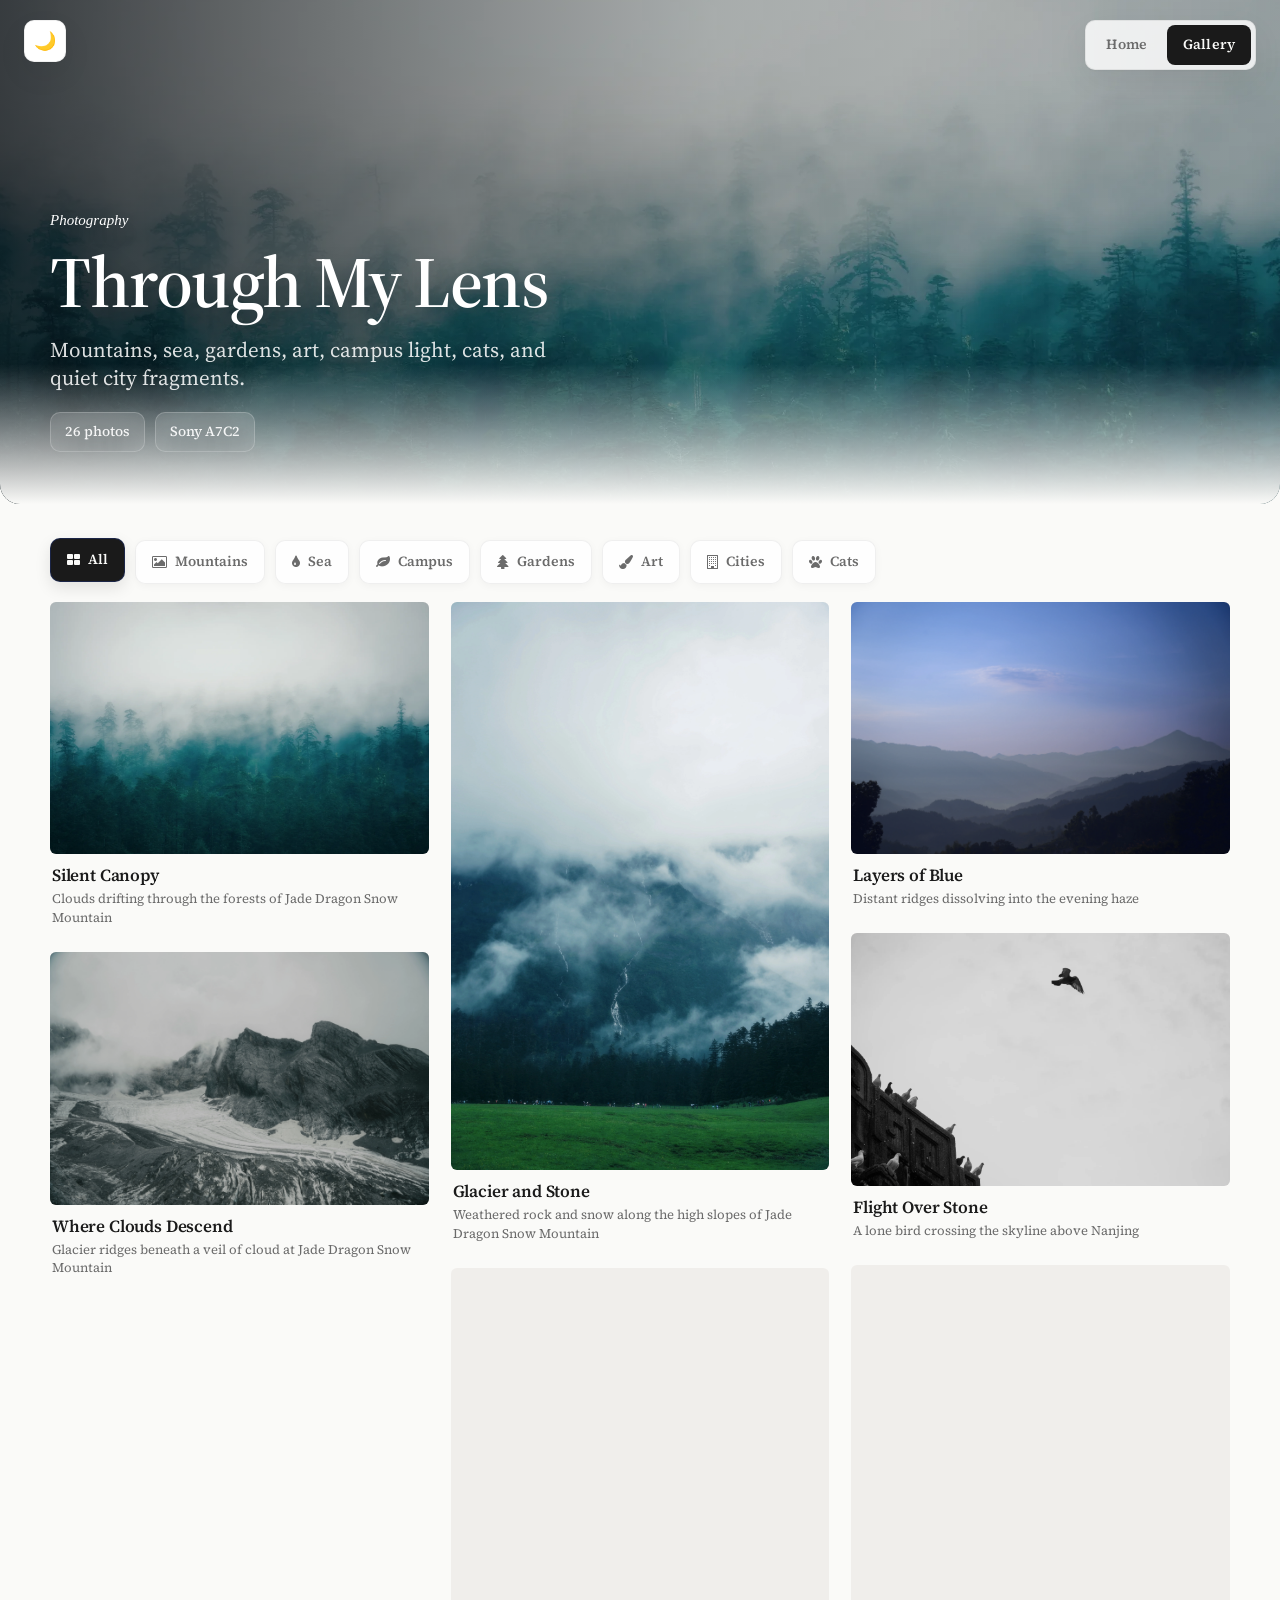
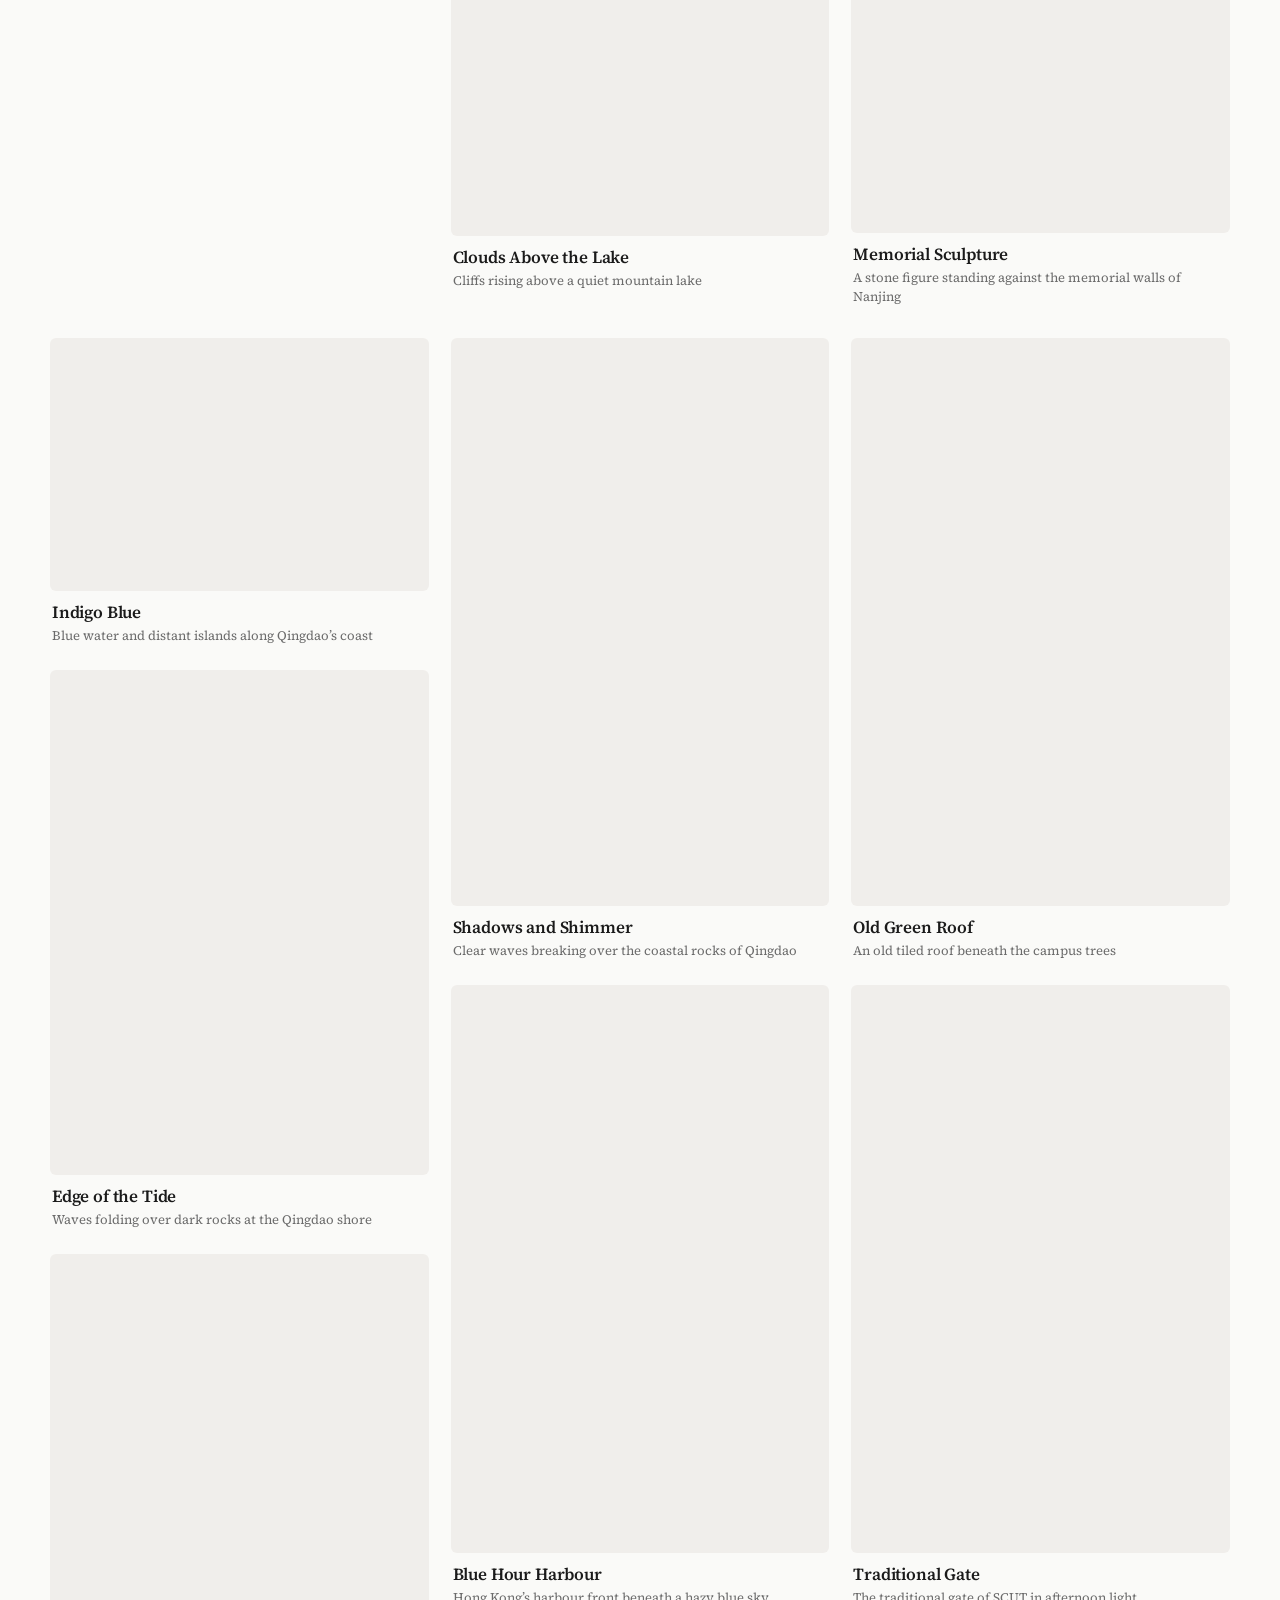
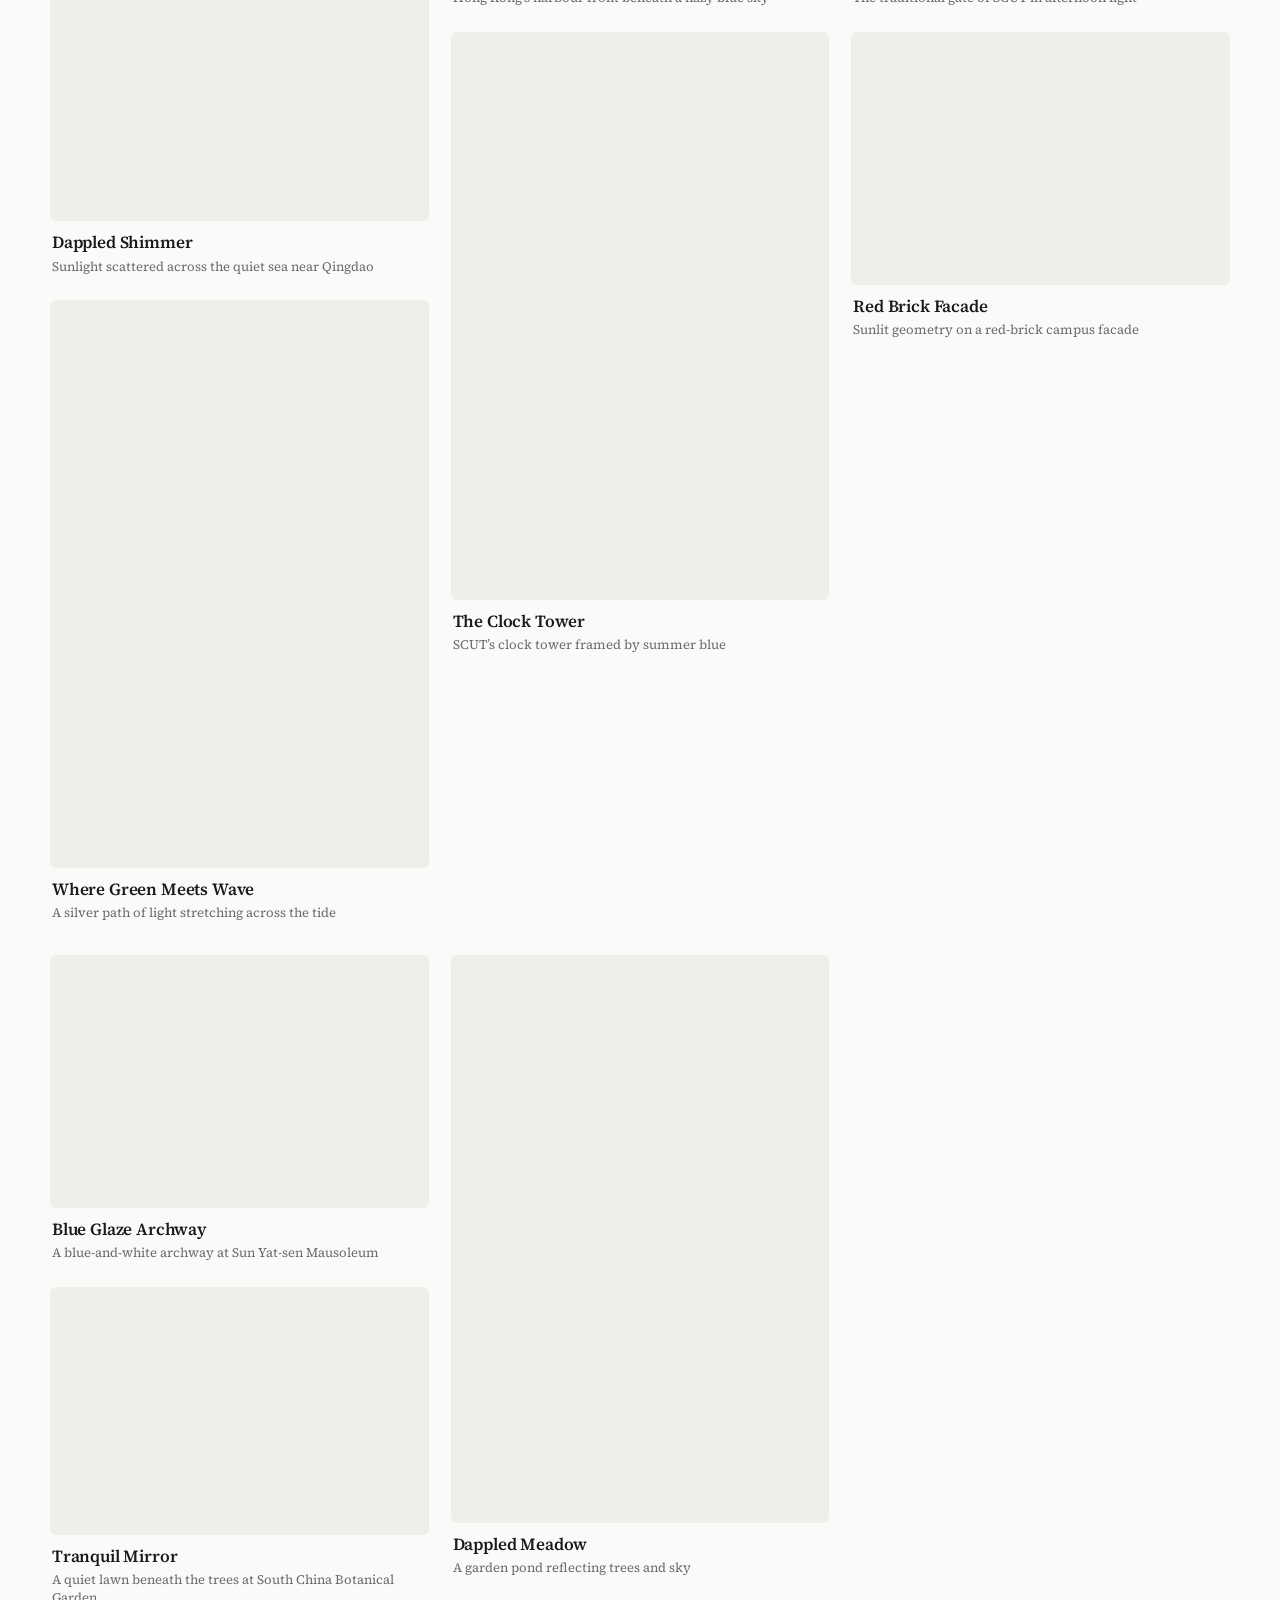
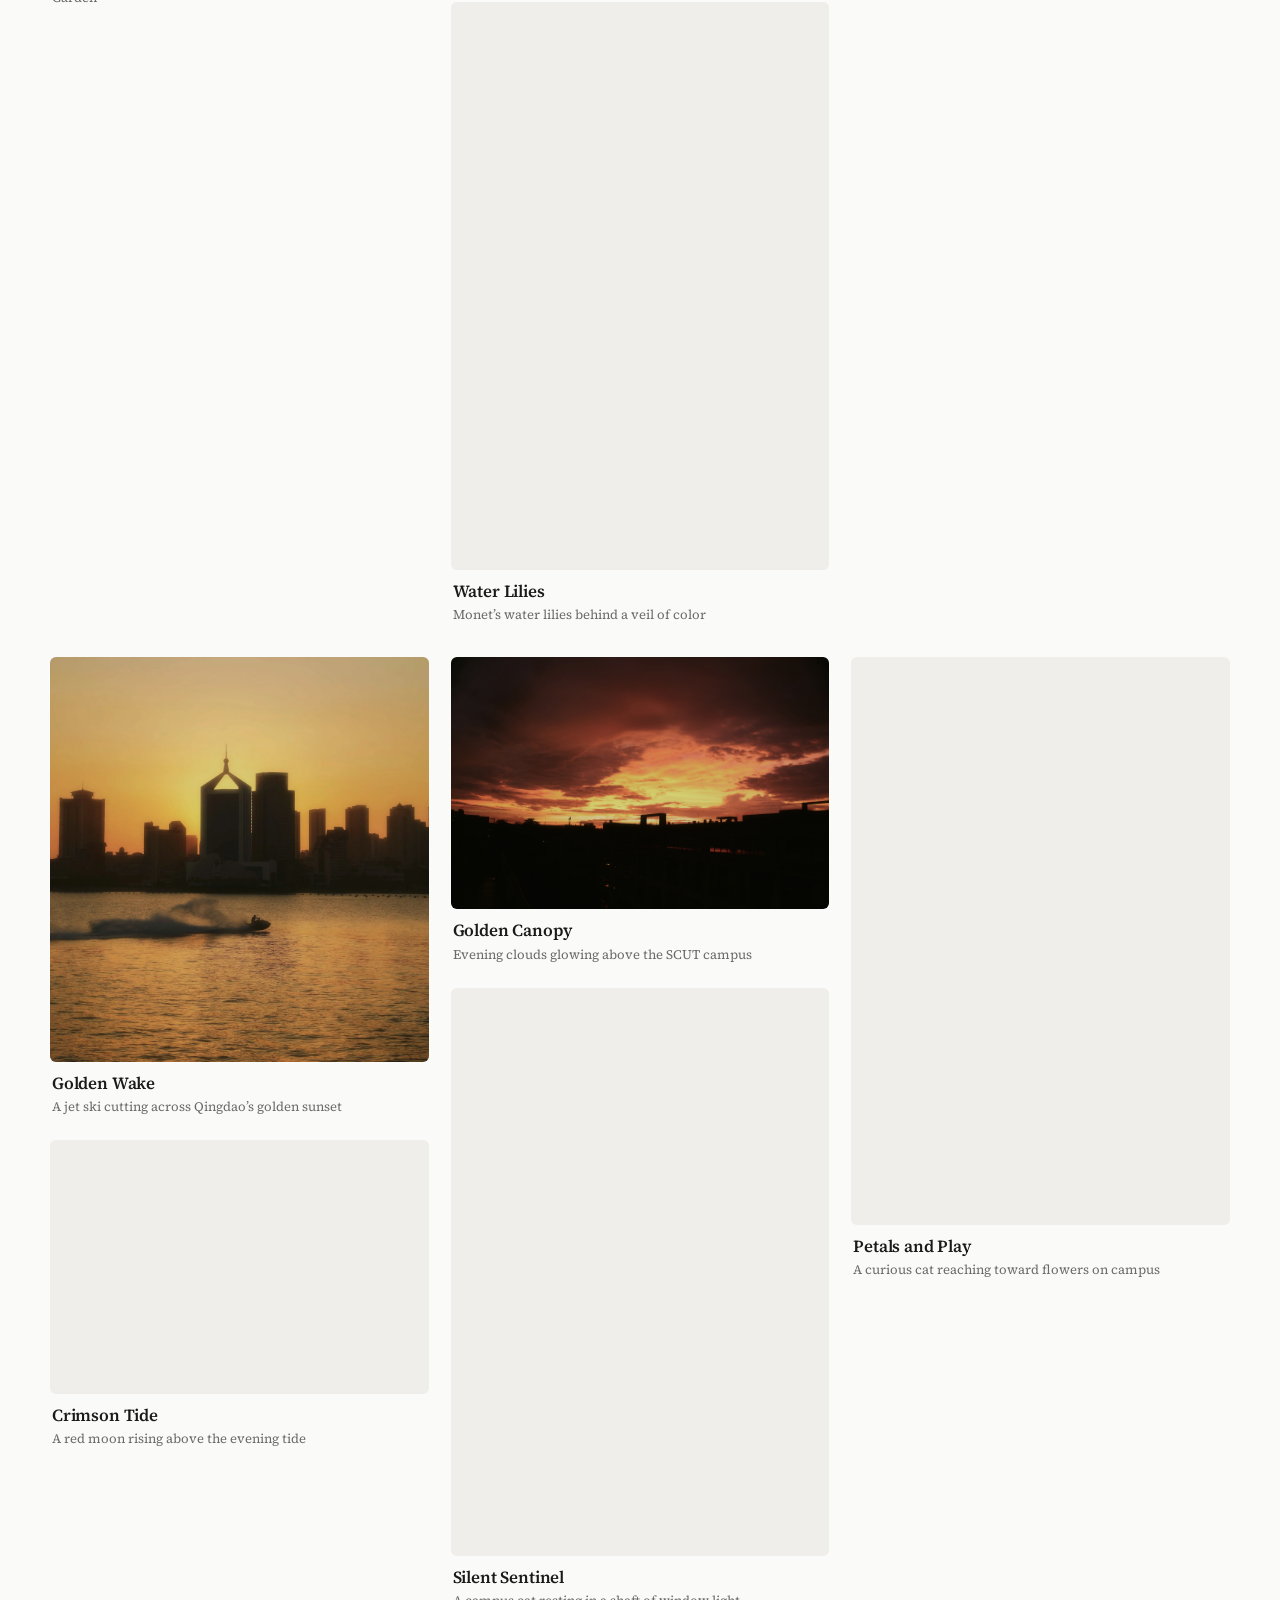
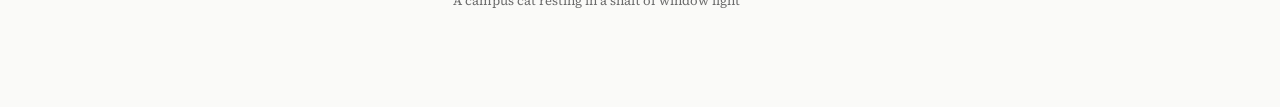
==== commit 8b949b04: "Refine gallery layout, group similar colors and orient Water Lilies" ====
--- a/gallery.html
+++ b/gallery.html
@@ -23,7 +23,7 @@
         } catch (e) {}
       })();
     </script>
-    <link rel="stylesheet" href="/static/css/style.css?v=20261015-gallery">
+    <link rel="stylesheet" href="/static/css/style.css?v=20261015-gallery-layout">
   </head>
 
   <body class="gallery-page">
@@ -97,7 +97,9 @@
         <i class="fa fa-angle-left" aria-hidden="true"></i>
       </button>
       <figure class="lightbox-frame">
-        <img id="lightbox-img" alt="">
+        <div class="lightbox-image">
+          <img id="lightbox-img" alt="">
+        </div>
         <figcaption>
           <strong id="lightbox-title"></strong>
           <span id="lightbox-caption"></span>
@@ -109,6 +111,6 @@
     </div>
 
     <script src="/static/js/dark-mode.js?v=20260912"></script>
-    <script src="/static/js/gallery.js?v=20260912"></script>
+    <script src="/static/js/gallery.js?v=20261015-layout"></script>
   </body>
 </html>
--- a/static/css/style.css
+++ b/static/css/style.css
@@ -518,84 +518,94 @@
 }
 
 .gallery-grid {
-  display: grid;
-  grid-auto-flow: dense;
-  grid-auto-rows: 10px;
-  grid-template-columns: repeat(12, minmax(0, 1fr));
-  gap: 16px;
+  display: flex;
+  flex-direction: column;
+  gap: 8px;
+}
+
+.gallery-color-group {
+  display: block;
+  column-count: 3;
+  column-gap: 22px;
 }
 
 .gallery-item {
-  grid-column: span 4;
+  position: relative;
+  display: inline-block;
+  vertical-align: top;
+  break-inside: avoid;
+  width: 100%;
+  min-height: 0;
+  margin: 0 0 24px;
+  padding: 0;
+  border: 0;
+  border-radius: 0;
+  background: transparent;
+  color: var(--text-primary);
+  font-family: var(--font-serif);
+  cursor: zoom-in;
+  opacity: 0;
+  transition: opacity 0.4s ease;
+}
+
+.gallery-item:focus-visible {
+  outline: 2px solid var(--accent);
+  outline-offset: 5px;
+  border-radius: 6px;
+}
+
+.gallery-item img {
+  width: 100%;
+  height: auto;
+  display: block;
+  border-radius: 6px;
+  background: var(--surface-muted);
+  opacity: 0;
+  transition: opacity 0.4s ease, filter 0.3s ease;
+}
+
+.gallery-image {
   position: relative;
   display: block;
   width: 100%;
-  min-height: 220px;
-  padding: 0;
-  border: 0;
-  border-radius: 12px;
+  aspect-ratio: var(--photo-ratio);
   overflow: hidden;
+  border-radius: 6px;
   background: var(--surface-muted);
-  color: #fff;
-  font-family: var(--font-serif);
-  cursor: zoom-in;
-  box-shadow:
-    0 2px 8px rgba(0, 0, 0, 0.06),
-    0 12px 28px rgba(0, 0, 0, 0.1);
-  grid-row: span 19;
-  transform: translateZ(0);
-  opacity: 0;
-  transition: opacity 0.4s ease, transform 0.35s ease, box-shadow 0.35s ease;
-}
-
-.gallery-item.is-landscape {
-  grid-column: span 6;
-  grid-row: span 15;
-}
-
-.gallery-item.is-featured {
-  grid-column: span 8;
-  grid-row: span 19;
-}
-
-.gallery-item:hover,
-.gallery-item:focus-visible {
-  transform: translateY(-6px);
-  box-shadow:
-    0 4px 12px rgba(0, 0, 0, 0.08),
-    0 20px 44px rgba(0, 0, 0, 0.14);
-  outline: none;
-}
-
-.gallery-item img {
-  width: 100%;
+}
+
+.gallery-image img {
   height: 100%;
-  display: block;
-  object-fit: cover;
-  opacity: 0;
-  transition: opacity 0.4s ease, transform 0.5s ease, filter 0.3s ease;
+  object-fit: contain;
+  border-radius: 0;
+}
+
+.gallery-image.is-rotated img,
+.lightbox-image.is-rotated img {
+  position: absolute;
+  left: 50%;
+  top: 50%;
+  width: calc(100% * var(--source-ratio));
+  height: calc(100% / var(--source-ratio));
+  transform: translate(-50%, -50%) rotate(-90deg);
 }
 
 .gallery-item:hover img,
 .gallery-item:focus-visible img {
-  transform: scale(1.06);
-  filter: brightness(1.08) saturate(1.08);
+  filter: brightness(1.04);
 }
 
 .gallery-item-info {
-  position: absolute;
-  inset: auto 0 0;
   display: flex;
   flex-direction: column;
-  gap: 3px;
-  padding: 48px 20px 18px;
-  background: linear-gradient(180deg, rgba(0, 0, 0, 0), rgba(0, 0, 0, 0.72));
+  gap: 4px;
+  padding: 10px 2px 0;
   text-align: left;
 }
 
 .gallery-item-info strong {
   font-family: var(--font-display);
-  color: #fff;
+  color: var(--text-primary);
   font-size: 17px;
   font-weight: 600;
   line-height: 1.3;
@@ -603,7 +613,7 @@
 }
 
 .gallery-item-info span {
-  color: rgba(255, 255, 255, 0.72);
+  color: var(--text-secondary);
   font-size: 13px;
   line-height: 1.45;
 }
@@ -628,21 +638,31 @@
 
 .lightbox-frame {
   min-width: 0;
+  width: 100%;
   max-width: min(1080px, 100%);
   margin: 0 auto;
   color: #fff;
   text-align: center;
 }
 
+.lightbox-image {
+  position: relative;
+  width: min(100%, calc((100vh - 190px) * var(--photo-ratio)));
+  aspect-ratio: var(--photo-ratio);
+  margin: 0 auto 20px;
+  overflow: hidden;
+  border-radius: 12px;
+  box-shadow: 0 32px 80px rgba(0, 0, 0, 0.5);
+  transition: transform 0.3s ease;
+}
+
 .lightbox-frame img {
   display: block;
-  width: auto;
-  max-width: 100%;
-  max-height: calc(100vh - 190px);
-  margin: 0 auto 20px;
-  border-radius: 12px;
-  box-shadow: 0 32px 80px rgba(0, 0, 0, 0.5);
-  transition: opacity 0.3s ease, transform 0.3s ease;
+  width: 100%;
+  height: 100%;
+  object-fit: contain;
+  margin: 0;
+  transition: opacity 0.3s ease;
 }
 
 .lightbox-frame figcaption {
@@ -699,13 +719,8 @@
     font-size: 58px;
   }
 
-  .gallery-item,
-  .gallery-item.is-landscape {
-    grid-column: span 6;
-  }
-
-  .gallery-item.is-featured {
-    grid-column: span 12;
+  .gallery-color-group {
+    column-count: 2;
   }
 }
 
@@ -767,24 +782,12 @@
     font-size: 13px;
   }
 
-  .gallery-grid {
-    grid-template-columns: 1fr;
-    grid-auto-rows: auto;
-    gap: 14px;
-  }
-
-  .gallery-item,
-  .gallery-item.is-landscape,
-  .gallery-item.is-featured {
-    grid-column: 1;
-    grid-row: auto;
-    min-height: 0;
-    aspect-ratio: 4 / 5;
-  }
-
-  .gallery-item.is-landscape,
-  .gallery-item.is-featured {
-    aspect-ratio: 16 / 11;
+  .gallery-color-group {
+    column-gap: 16px;
+  }
+
+  .gallery-item {
+    margin-bottom: 20px;
   }
 
   .gallery-lightbox {
@@ -793,14 +796,16 @@
     padding: 70px 12px 22px;
   }
 
-  .lightbox-frame img {
-    max-height: calc(100vh - 190px);
-  }
-
   .lightbox-action {
     width: 42px;
     height: 42px;
     font-size: 20px;
+  }
+}
+
+@media (max-width: 600px) {
+  .gallery-color-group {
+    column-count: 1;
   }
 }
 
